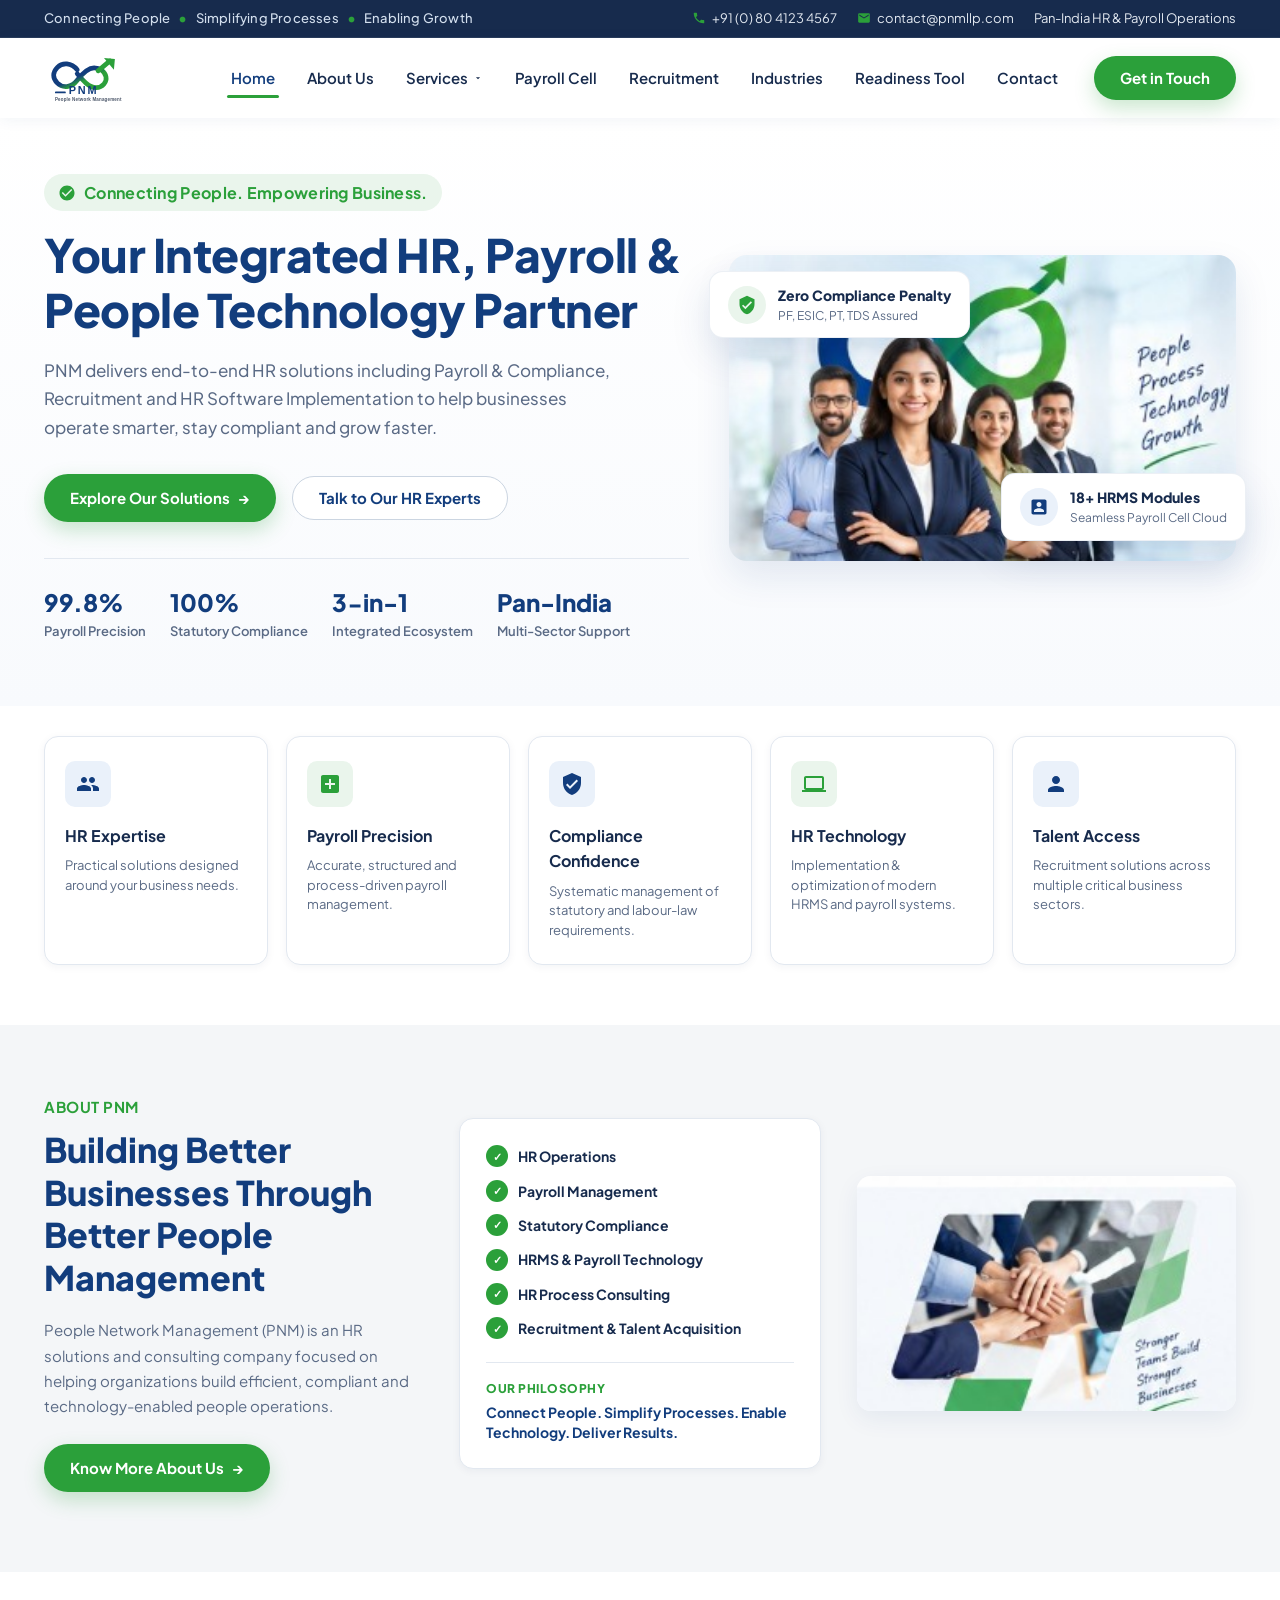
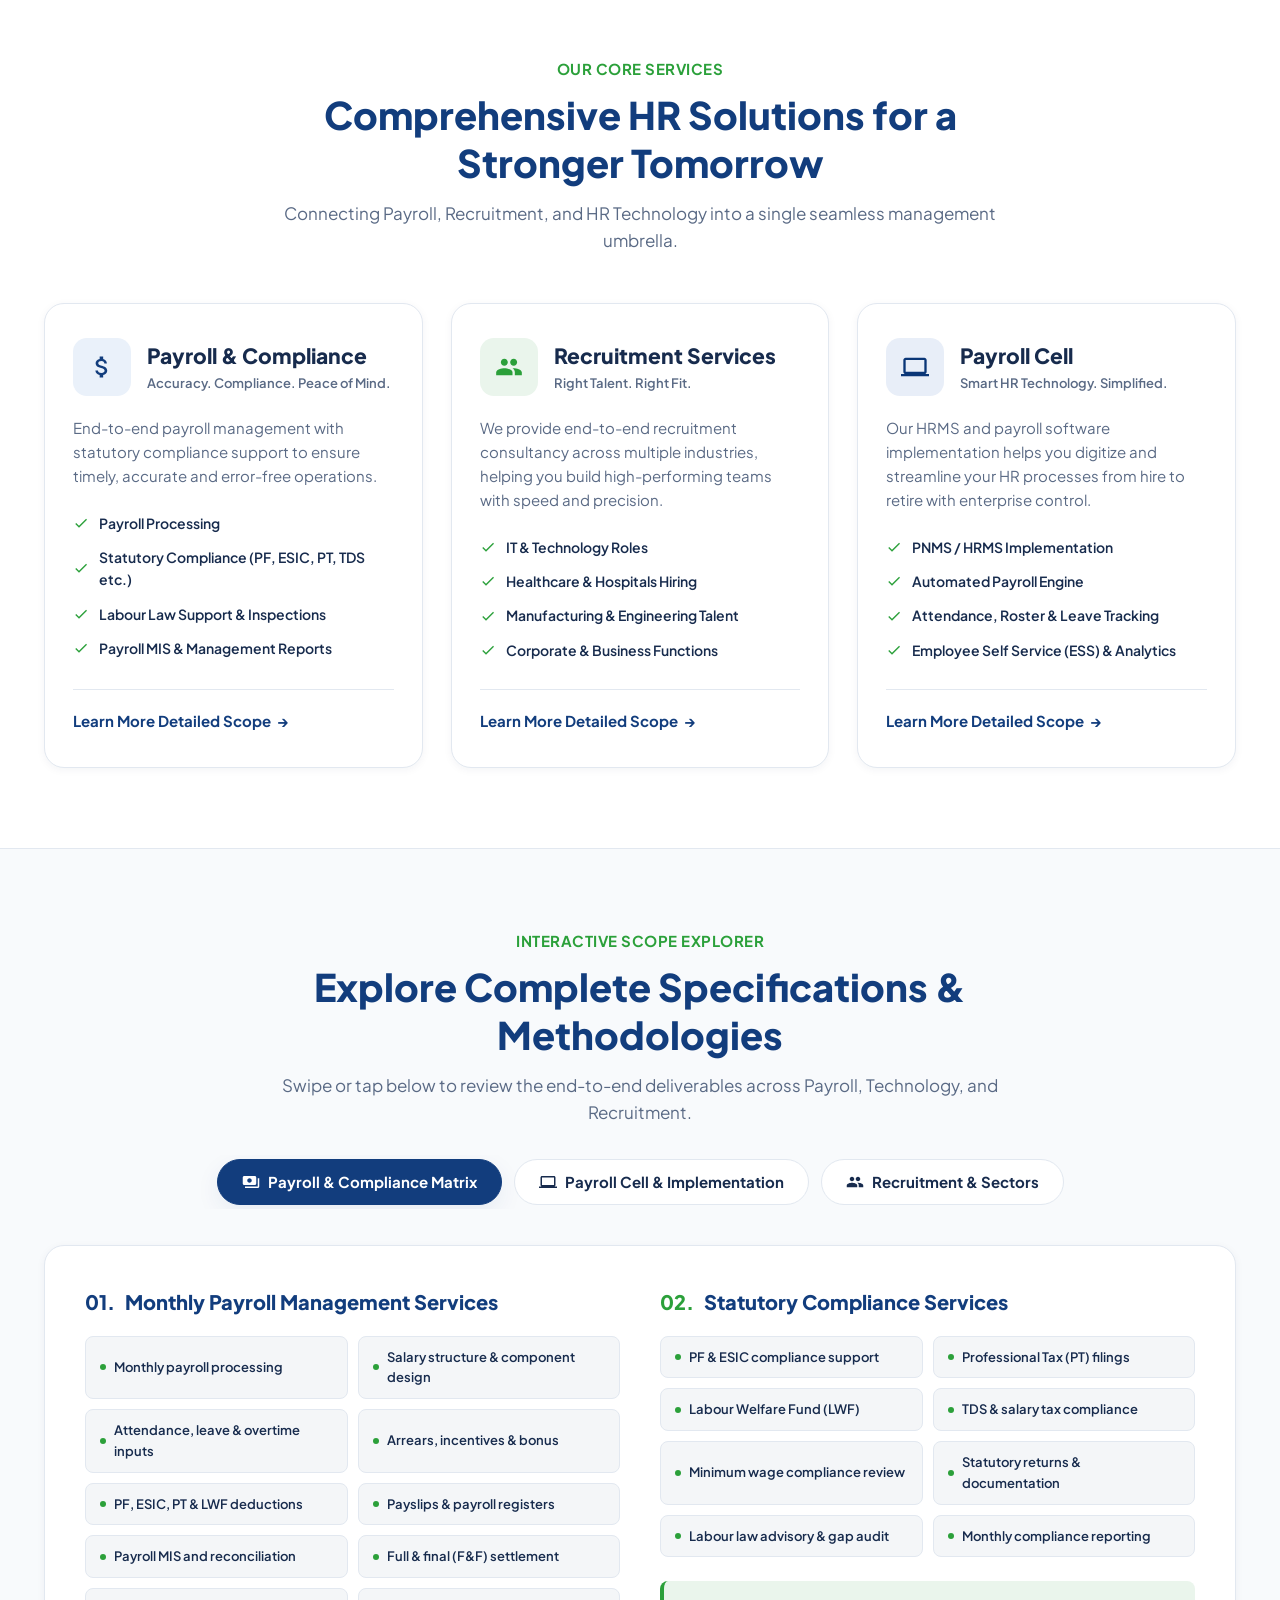
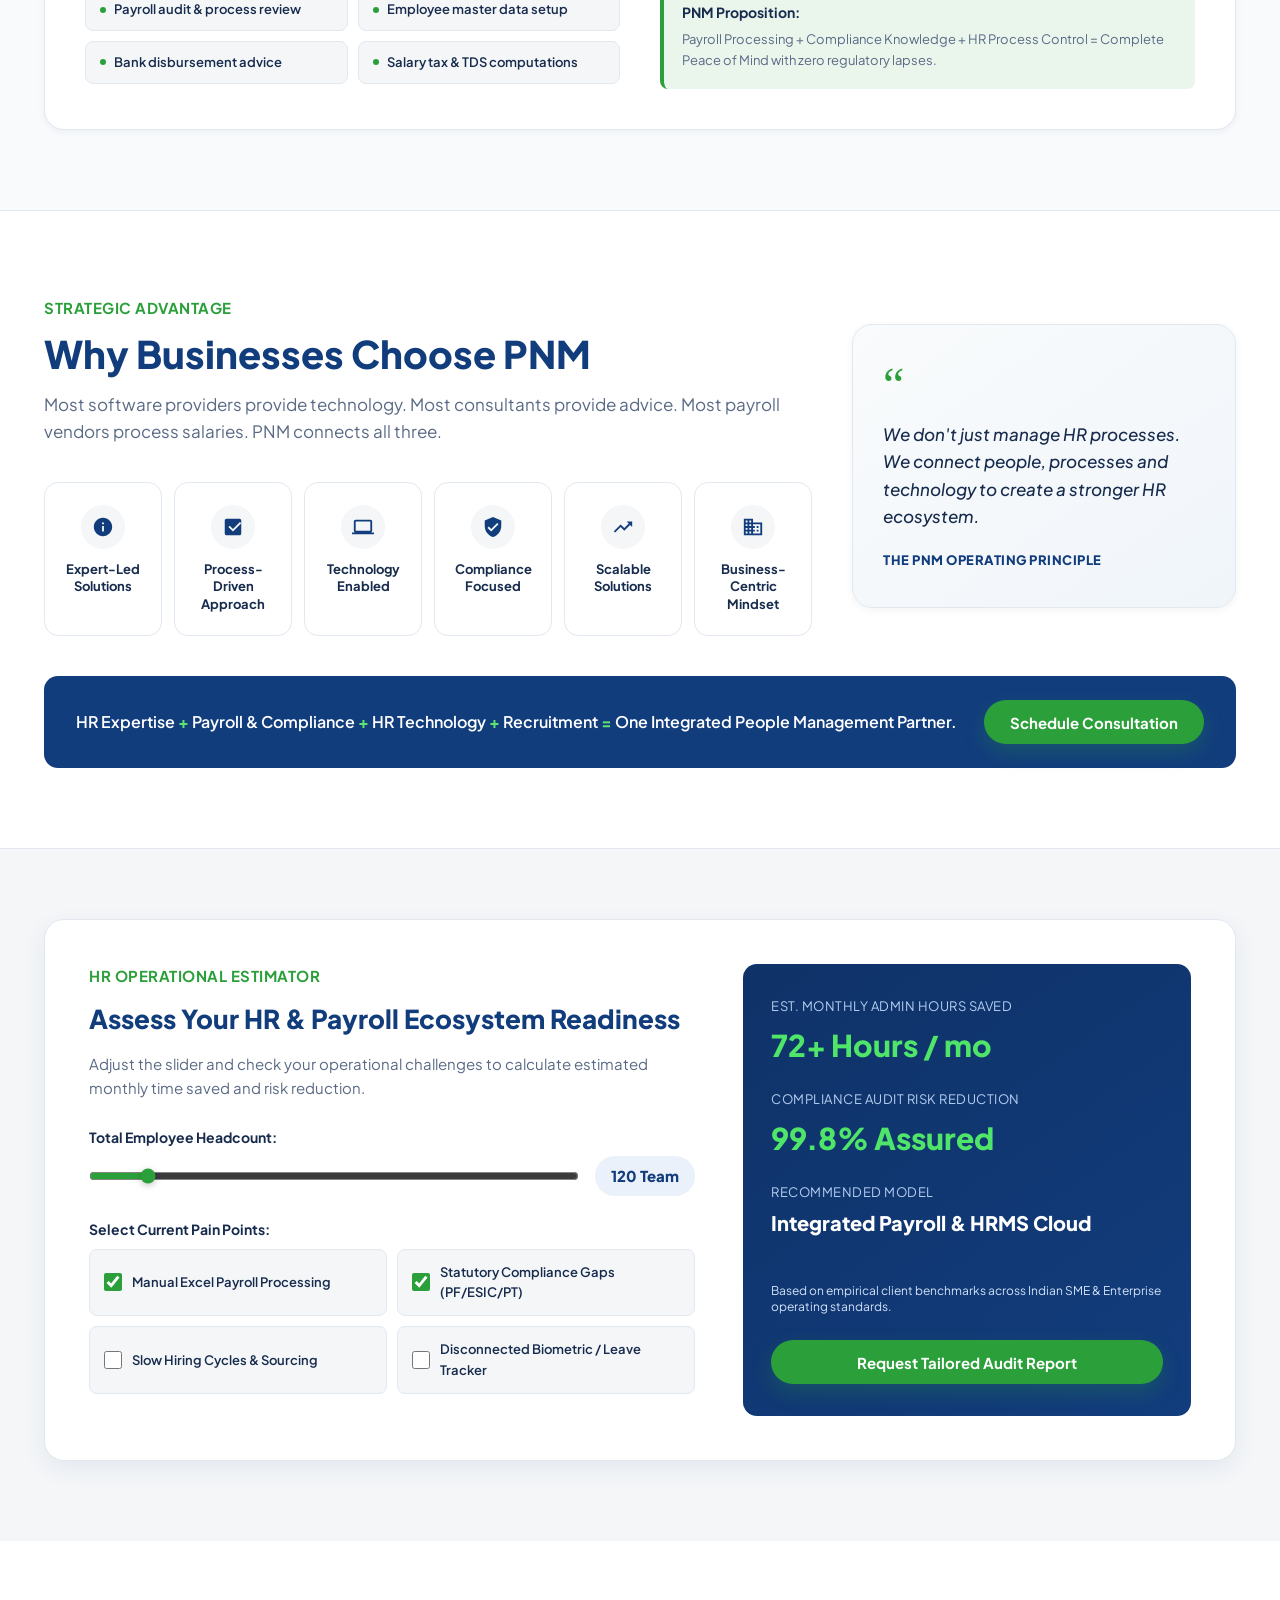
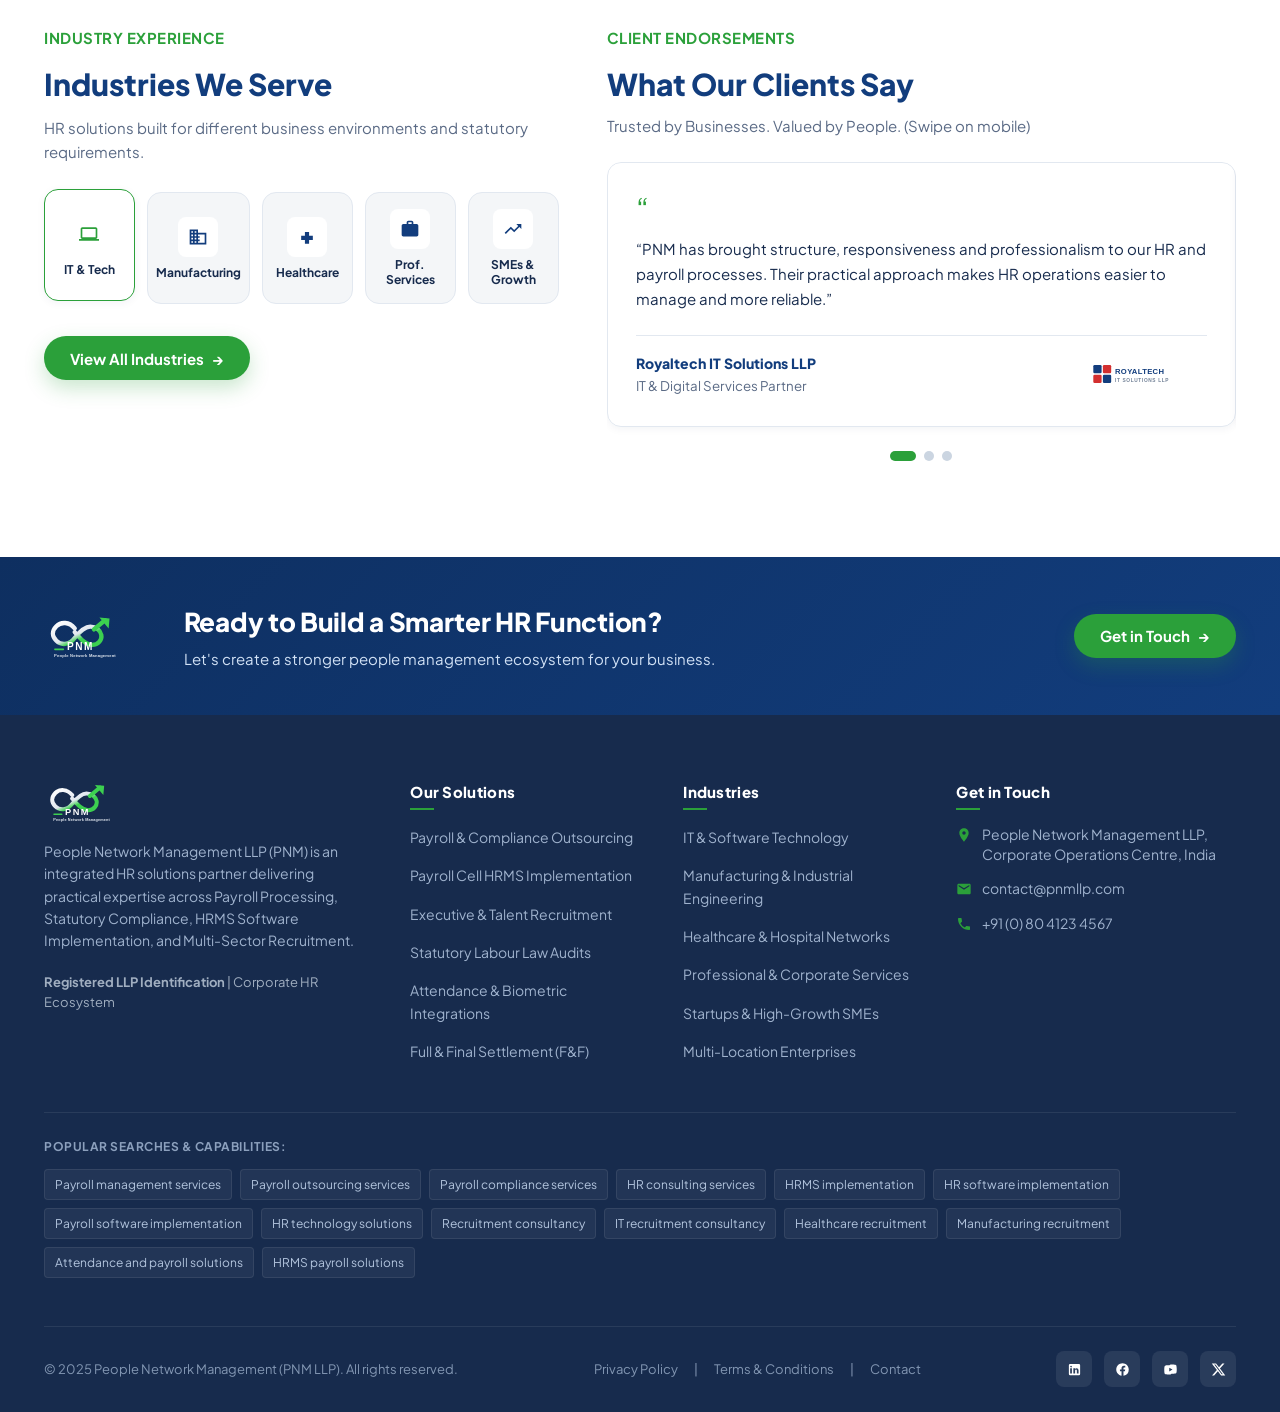
==== index.html @ 9c2e9b29 "first commit" ====
<!DOCTYPE html>
<html lang="en">

<head>
  <meta charset="UTF-8">
  <meta name="viewport" content="width=device-width, initial-scale=1.0, viewport-fit=cover">
  <title>People Network Management LLP (PNM) | Integrated HR, Payroll & People Technology</title>

  <!-- SEO & Brand Metadata -->
  <meta name="description"
    content="People Network Management (PNM LLP) connects HR Expertise, Accurate Payroll & Compliance, Recruitment Services, and Payroll Cell HRMS Technology into one connected people management ecosystem.">
  <meta name="keywords"
    content="payroll management services, payroll outsourcing, payroll compliance, HR consulting services, HRMS implementation, payroll software implementation, recruitment consultancy, IT recruitment, healthcare recruitment, manufacturing recruitment">
  <meta name="theme-color" content="#123D7D">

  <!-- Google Fonts: Plus Jakarta Sans -->
  <link rel="preconnect" href="https://fonts.googleapis.com">
  <link rel="preconnect" href="https://fonts.gstatic.com" crossorigin>
  <link href="https://fonts.googleapis.com/css2?family=Plus+Jakarta+Sans:wght@300;400;500;600;700;800;900&display=swap"
    rel="stylesheet">

  <!-- Custom CSS -->
  <link rel="stylesheet" href="style.css">

  <!-- Favicon -->
  <link rel="icon" type="image/svg+xml" href="assets/pnm-logo.svg">
</head>

<body>

  <!-- ==========================================================================
       TOP ANNOUNCEMENT / CORPORATE INFO BAR
       ========================================================================== -->
  <aside class="top-bar" aria-label="Corporate Information">
    <div class="container top-bar-content">
      <div class="top-bar-tagline">
        <span>Connecting People</span>
        <span class="bullet">•</span>
        <span>Simplifying Processes</span>
        <span class="bullet">•</span>
        <span>Enabling Growth</span>
      </div>
      <div class="top-bar-contacts">
        <a href="tel:+918041234567" class="top-bar-link">
          <svg viewBox="0 0 24 24">
            <path
              d="M6.62 10.79a15.053 15.053 0 006.59 6.59l2.2-2.2c.27-.27.67-.36 1.02-.24 1.12.37 2.33.57 3.57.57.55 0 1 .45 1 1V20c0 .55-.45 1-1 1-9.39 0-17-7.61-17-17 0-.55.45-1 1-1h3.5c.55 0 1 .45 1 1 0 1.25.2 2.45.57 3.57.11.35.03.74-.25 1.02l-2.2 2.2z" />
          </svg>
          <span>+91 (0) 80 4123 4567</span>
        </a>
        <a href="mailto:contact@pnmllp.com" class="top-bar-link">
          <svg viewBox="0 0 24 24">
            <path
              d="M20 4H4c-1.1 0-1.99.9-1.99 2L2 18c0 1.1.9 2 2 2h16c1.1 0 2-.9 2-2V6c0-1.1-.9-2-2-2zm0 4l-8 5-8-5V6l8 5 8-5v2z" />
          </svg>
          <span>contact@pnmllp.com</span>
        </a>
        <span class="top-bar-link pan-india-tag">Pan-India HR & Payroll Operations</span>
      </div>
    </div>
  </aside>

  <!-- ==========================================================================
       STICKY MAIN HEADER & NAVIGATION
       ========================================================================== -->
  <header class="main-header" id="mainHeader">
    <div class="container navbar">
      <!-- Logo Lockup -->
      <a href="#home" class="brand-logo" title="People Network Management LLP">
        <img src="assets/pnm-logo.svg" alt="PNM - People Network Management Logo" class="brand-logo-img">
      </a>

      <!-- Navigation Drawer Overlay for Mobile -->
      <div class="nav-overlay" id="navOverlay" aria-hidden="true"></div>

      <!-- Navigation Menu Drawer -->
      <nav aria-label="Main Navigation" class="nav-drawer" id="navDrawer">
        <!-- Mobile Drawer Header -->
        <div class="mobile-drawer-header">
          <img src="assets/pnm-logo.svg" alt="PNM Logo" style="height: 36px; width: auto;">
          <button type="button" class="drawer-close-btn" id="drawerCloseBtn" aria-label="Close menu">✕</button>
        </div>

        <ul class="nav-menu" id="navMenu">
          <li class="nav-item"><a href="#home" class="nav-link active">Home</a></li>
          <li class="nav-item"><a href="#about" class="nav-link">About Us</a></li>

          <!-- Services Dropdown (Accordion on Mobile) -->
          <li class="nav-item dropdown-parent">
            <a href="#services" class="nav-link dropdown-toggle" id="servicesToggle">
              <span>Services</span>
              <svg class="caret" viewBox="0 0 24 24">
                <path d="M7 10l5 5 5-5z" />
              </svg>
            </a>
            <ul class="dropdown-menu">
              <li>
                <a href="#payroll" class="dropdown-link" data-tab-target="tab-payroll">
                  <div class="dropdown-icon-box">
                    <svg width="18" height="18" viewBox="0 0 24 24" fill="currentColor">
                      <path
                        d="M19 14V6c0-1.1-.9-2-2-2H3c-1.1 0-2 .9-2 2v8c0 1.1.9 2 2 2h14c1.1 0 2-.9 2-2zm-9-1c-1.66 0-3-1.34-3-3s1.34-3 3-3 3 1.34 3 3-1.34 3-3 3zm13-6v11c0 1.1-.9 2-2 2H4v-2h17V7h2z" />
                    </svg>
                  </div>
                  <div>
                    <div>Payroll & Compliance</div>
                    <small style="color:#64748B;font-size:11px;">Accuracy • Compliance • Control</small>
                  </div>
                </a>
              </li>
              <li>
                <a href="#recruitment" class="dropdown-link" data-tab-target="tab-recruitment">
                  <div class="dropdown-icon-box">
                    <svg width="18" height="18" viewBox="0 0 24 24" fill="currentColor">
                      <path
                        d="M16 11c1.66 0 2.99-1.34 2.99-3S17.66 5 16 5c-1.66 0-3 1.34-3 3s1.34 3 3 3zm-8 0c1.66 0 2.99-1.34 2.99-3S9.66 5 8 5C6.34 5 5 6.34 5 8s1.34 3 3 3zm0 2c-2.33 0-7 1.17-7 3.5V19h14v-2.5c0-2.33-4.67-3.5-7-3.5zm8 0c-.29 0-.62.02-.97.05 1.16.84 1.97 1.97 1.97 3.45V19h6v-2.5c0-2.33-4.67-3.5-7-3.5z" />
                    </svg>
                  </div>
                  <div>
                    <div>Recruitment Services</div>
                    <small style="color:#64748B;font-size:11px;">Talent • Sector Fit • Speed</small>
                  </div>
                </a>
              </li>
              <li>
                <a href="#payrollcell" class="dropdown-link" data-tab-target="tab-software">
                  <div class="dropdown-icon-box">
                    <svg width="18" height="18" viewBox="0 0 24 24" fill="currentColor">
                      <path
                        d="M20 18c1.1 0 1.99-.9 1.99-2L22 6c0-1.1-.9-2-2-2H4c-1.1 0-2 .9-2 2v10c0 1.1.9 2 2 2H0v2h24v-2h-4zM4 6h16v10H4V6z" />
                    </svg>
                  </div>
                  <div>
                    <div>Payroll Cell – HRMS</div>
                    <small style="color:#64748B;font-size:11px;">Technology • Automation • Cloud</small>
                  </div>
                </a>
              </li>
            </ul>
          </li>

          <li class="nav-item"><a href="#payrollcell" class="nav-link">Payroll Cell</a></li>
          <li class="nav-item"><a href="#recruitment" class="nav-link">Recruitment</a></li>
          <li class="nav-item"><a href="#industries" class="nav-link">Industries</a></li>
          <li class="nav-item"><a href="#calculator" class="nav-link">Readiness Tool</a></li>
          <li class="nav-item"><a href="#contact" class="nav-link">Contact</a></li>
        </ul>

        <!-- Mobile Drawer Direct Actions -->
        <div class="mobile-drawer-footer">
          <a href="tel:+918041234567" class="drawer-contact-row">
            <svg width="16" height="16" viewBox="0 0 24 24" fill="currentColor">
              <path
                d="M6.62 10.79a15.053 15.053 0 006.59 6.59l2.2-2.2c.27-.27.67-.36 1.02-.24 1.12.37 2.33.57 3.57.57.55 0 1 .45 1 1V20c0 .55-.45 1-1 1-9.39 0-17-7.61-17-17 0-.55.45-1 1-1h3.5c.55 0 1 .45 1 1 0 1.25.2 2.45.57 3.57.11.35.03.74-.25 1.02l-2.2 2.2z" />
            </svg>
            <span>+91 (0) 80 4123 4567</span>
          </a>
          <button type="button" class="btn-primary-green open-modal-btn" data-modal-type="consultation"
            style="width: 100%; margin-top: 10px;">
            Book a Consultation
          </button>
        </div>
      </nav>

      <!-- Primary Action CTA & Animated Mobile Toggle -->
      <div class="nav-header-actions">
        <button type="button" class="btn-primary-green header-cta-btn open-modal-btn" data-modal-type="consultation">
          <span>Get in Touch</span>
        </button>

        <!-- Animated 3-Bar Hamburger Button -->
        <button type="button" class="mobile-toggle-btn" id="mobileToggle" aria-label="Toggle navigation menu"
          aria-expanded="false">
          <span class="hamburger-bar"></span>
          <span class="hamburger-bar"></span>
          <span class="hamburger-bar"></span>
        </button>
      </div>
    </div>
  </header>

  <!-- ==========================================================================
       HERO SECTION
       ========================================================================== -->
  <section class="hero-section" id="home">
    <div class="container hero-grid">
      <!-- Left Hero Content -->
      <div class="hero-content">
        <div class="hero-eyebrow">
          <svg width="18" height="18" viewBox="0 0 24 24" fill="currentColor">
            <path
              d="M12 2C6.48 2 2 6.48 2 12s4.48 10 10 10 10-4.48 10-10S17.52 2 12 2zm-2 15l-5-5 1.41-1.41L10 14.17l7.59-7.59L19 8l-9 9z" />
          </svg>
          <span>Connecting People. Empowering Business.</span>
        </div>

        <h1 class="hero-title">
          Your Integrated HR, Payroll & People Technology Partner
        </h1>

        <p class="hero-subtitle">
          PNM delivers end-to-end HR solutions including Payroll & Compliance, Recruitment and HR Software
          Implementation to help businesses operate smarter, stay compliant and grow faster.
        </p>

        <div class="hero-actions">
          <a href="#services" class="btn-primary-green hero-action-btn">
            <span>Explore Our Solutions</span>
            <span>→</span>
          </a>
          <button type="button" class="btn-outline-navy hero-action-btn open-modal-btn" data-modal-type="consultation">
            Talk to Our HR Experts
          </button>
        </div>

        <!-- Proof Points Grid (2x2 on Mobile, 4-in-a-row on Desktop) -->
        <div class="hero-stats-row">
          <div class="hero-stat-item">
            <span class="hero-stat-number">99.8%</span>
            <span class="hero-stat-label">Payroll Precision</span>
          </div>
          <div class="hero-stat-item">
            <span class="hero-stat-number">100%</span>
            <span class="hero-stat-label">Statutory Compliance</span>
          </div>
          <div class="hero-stat-item">
            <span class="hero-stat-number">3-in-1</span>
            <span class="hero-stat-label">Integrated Ecosystem</span>
          </div>
          <div class="hero-stat-item">
            <span class="hero-stat-number">Pan-India</span>
            <span class="hero-stat-label">Multi-Sector Support</span>
          </div>
        </div>
      </div>

      <!-- Right Hero Visual Showcase -->
      <div class="hero-visual-card">
        <img src="assets/hero_team.png" alt="PNM People Process Technology Growth - Team and Infinity Emblem"
          class="hero-team-image">

        <!-- Mobile Safe Floating Cards -->
        <div class="floating-stat-badge badge-top-left">
          <div class="stat-icon">
            <svg width="20" height="20" viewBox="0 0 24 24" fill="currentColor">
              <path
                d="M12 1L3 5v6c0 5.55 3.84 10.74 9 12 5.16-1.26 9-6.45 9-12V5l-9-4zm-2 16l-4-4 1.41-1.41L10 14.17l6.59-6.59L18 9l-8 8z" />
            </svg>
          </div>
          <div>
            <div class="badge-text-title">Zero Compliance Penalty</div>
            <div class="badge-text-sub">PF, ESIC, PT, TDS Assured</div>
          </div>
        </div>

        <div class="floating-stat-badge badge-bottom-right">
          <div class="stat-icon navy">
            <svg width="20" height="20" viewBox="0 0 24 24" fill="currentColor">
              <path
                d="M19 3H5c-1.1 0-2 .9-2 2v14c0 1.1.9 2 2 2h14c1.1 0 2-.9 2-2V5c0-1.1-.9-2-2-2zm-7 3c1.66 0 3 1.34 3 3s-1.34 3-3 3-3-1.34-3-3 1.34-3 3-3zm6 12H6v-1.4c0-2 4-3.1 6-3.1s6 1.1 6 3.1V18z" />
            </svg>
          </div>
          <div>
            <div class="badge-text-title">18+ HRMS Modules</div>
            <div class="badge-text-sub">Seamless Payroll Cell Cloud</div>
          </div>
        </div>
      </div>
    </div>
  </section>

  <!-- ==========================================================================
       5-COLUMN QUICK HIGHLIGHTS BAR
       ========================================================================== -->
  <section class="feature-highlights-bar" aria-label="Core Competencies">
    <div class="container">
      <div class="highlights-grid">
        <!-- 1. HR Expertise -->
        <div class="highlight-card">
          <div class="highlight-icon-wrap">
            <svg width="24" height="24" viewBox="0 0 24 24" fill="currentColor">
              <path
                d="M16 11c1.66 0 2.99-1.34 2.99-3S17.66 5 16 5c-1.66 0-3 1.34-3 3s1.34 3 3 3zm-8 0c1.66 0 2.99-1.34 2.99-3S9.66 5 8 5C6.34 5 5 6.34 5 8s1.34 3 3 3zm0 2c-2.33 0-7 1.17-7 3.5V19h14v-2.5c0-2.33-4.67-3.5-7-3.5zm8 0c-.29 0-.62.02-.97.05 1.16.84 1.97 1.97 1.97 3.45V19h6v-2.5c0-2.33-4.67-3.5-7-3.5z" />
            </svg>
          </div>
          <h3 class="highlight-title">HR Expertise</h3>
          <p class="highlight-desc">Practical solutions designed around your business needs.</p>
        </div>

        <!-- 2. Payroll Precision -->
        <div class="highlight-card">
          <div class="highlight-icon-wrap">
            <svg width="24" height="24" viewBox="0 0 24 24" fill="currentColor">
              <path
                d="M19 3H5c-1.1 0-2 .9-2 2v14c0 1.1.9 2 2 2h14c1.1 0 2-.9 2-2V5c0-1.1-.9-2-2-2zm-2 10h-4v4h-2v-4H7v-2h4V7h2v4h4v2z" />
            </svg>
          </div>
          <h3 class="highlight-title">Payroll Precision</h3>
          <p class="highlight-desc">Accurate, structured and process-driven payroll management.</p>
        </div>

        <!-- 3. Compliance Confidence -->
        <div class="highlight-card">
          <div class="highlight-icon-wrap">
            <svg width="24" height="24" viewBox="0 0 24 24" fill="currentColor">
              <path
                d="M12 1L3 5v6c0 5.55 3.84 10.74 9 12 5.16-1.26 9-6.45 9-12V5l-9-4zm-2 16l-4-4 1.41-1.41L10 14.17l6.59-6.59L18 9l-8 8z" />
            </svg>
          </div>
          <h3 class="highlight-title">Compliance Confidence</h3>
          <p class="highlight-desc">Systematic management of statutory and labour-law requirements.</p>
        </div>

        <!-- 4. HR Technology -->
        <div class="highlight-card">
          <div class="highlight-icon-wrap">
            <svg width="24" height="24" viewBox="0 0 24 24" fill="currentColor">
              <path
                d="M20 18c1.1 0 1.99-.9 1.99-2L22 6c0-1.1-.9-2-2-2H4c-1.1 0-2 .9-2 2v10c0 1.1.9 2 2 2H0v2h24v-2h-4zM4 6h16v10H4V6z" />
            </svg>
          </div>
          <h3 class="highlight-title">HR Technology</h3>
          <p class="highlight-desc">Implementation & optimization of modern HRMS and payroll systems.</p>
        </div>

        <!-- 5. Talent Access -->
        <div class="highlight-card">
          <div class="highlight-icon-wrap">
            <svg width="24" height="24" viewBox="0 0 24 24" fill="currentColor">
              <path
                d="M12 12c2.21 0 4-1.79 4-4s-1.79-4-4-4-4 1.79-4 4 1.79 4 4 4zm0 2c-2.67 0-8 1.34-8 4v2h16v-2c0-2.66-5.33-4-8-4z" />
            </svg>
          </div>
          <h3 class="highlight-title">Talent Access</h3>
          <p class="highlight-desc">Recruitment solutions across multiple critical business sectors.</p>
        </div>
      </div>
    </div>
  </section>

  <!-- ==========================================================================
       ABOUT PNM SECTION
       ========================================================================== -->
  <section class="about-section" id="about">
    <div class="container">
      <div class="about-grid">
        <!-- Col 1: Narrative & CTA -->
        <div class="about-narrative-col">
          <span class="section-eyebrow">About PNM</span>
          <h2 class="about-title">
            Building Better Businesses Through Better People Management
          </h2>
          <p class="about-desc">
            People Network Management (PNM) is an HR solutions and consulting company focused on helping organizations
            build
            efficient, compliant and technology-enabled people operations.
          </p>
          <a href="#services" class="btn-primary-green">
            <span>Know More About Us</span>
            <span>→</span>
          </a>
        </div>

        <!-- Col 2: Six Pillar Checklist & Philosophy -->
        <div class="about-checklist-col">
          <ul class="about-checklist">
            <li class="about-checklist-item">
              <span class="check-circle">✓</span>
              <span>HR Operations</span>
            </li>
            <li class="about-checklist-item">
              <span class="check-circle">✓</span>
              <span>Payroll Management</span>
            </li>
            <li class="about-checklist-item">
              <span class="check-circle">✓</span>
              <span>Statutory Compliance</span>
            </li>
            <li class="about-checklist-item">
              <span class="check-circle">✓</span>
              <span>HRMS & Payroll Technology</span>
            </li>
            <li class="about-checklist-item">
              <span class="check-circle">✓</span>
              <span>HR Process Consulting</span>
            </li>
            <li class="about-checklist-item">
              <span class="check-circle">✓</span>
              <span>Recruitment & Talent Acquisition</span>
            </li>
          </ul>

          <div class="about-philosophy-box">
            <div class="philosophy-label">Our Philosophy</div>
            <div class="philosophy-text">
              Connect People. Simplify Processes. Enable Technology. Deliver Results.
            </div>
          </div>
        </div>

        <!-- Col 3: Visual Graphic Card -->
        <div class="about-image-card">
          <img src="assets/about_team.png" alt="Stronger Teams Build Stronger Businesses - Team Collaboration"
            class="about-team-img">
        </div>
      </div>
    </div>
  </section>

  <!-- ==========================================================================
       OUR CORE SERVICES (THE THREE PILLARS)
       ========================================================================== -->
  <section class="services-section" id="services">
    <div class="container">
      <div class="section-header-center">
        <span class="section-eyebrow">Our Core Services</span>
        <h2 class="section-title">Comprehensive HR Solutions for a Stronger Tomorrow</h2>
        <p class="section-subtitle">
          Connecting Payroll, Recruitment, and HR Technology into a single seamless management umbrella.
        </p>
      </div>

      <div class="services-pillars-grid">
        <!-- Pillar 1: Payroll & Compliance -->
        <div class="service-card pillar-payroll" id="payroll">
          <div class="service-icon-head">
            <div class="pillar-icon-badge">
              <svg width="28" height="28" viewBox="0 0 24 24" fill="currentColor">
                <path
                  d="M11.8 10.9c-2.27-.59-3-1.2-3-2.15 0-1.09 1.01-1.85 2.7-1.85 1.78 0 2.44.85 2.5 2.1h2.21c-.07-1.72-1.12-3.3-3.21-3.81V3h-3v2.16c-1.94.42-3.5 1.68-3.5 3.61 0 2.31 1.91 3.46 4.7 4.13 2.5.6 3 1.48 3 2.41 0 .69-.49 1.79-2.7 1.79-2.06 0-2.87-.92-2.98-2.1h-2.2c.12 2.19 1.76 3.42 3.68 3.83V21h3v-2.15c1.95-.37 3.5-1.5 3.5-3.55 0-2.84-2.43-3.81-4.7-4.4z" />
              </svg>
            </div>
            <div class="pillar-meta">
              <h3 class="pillar-name">Payroll & Compliance</h3>
              <span class="pillar-tagline">Accuracy. Compliance. Peace of Mind.</span>
            </div>
          </div>
          <p class="pillar-desc">
            End-to-end payroll management with statutory compliance support to ensure timely, accurate and error-free
            operations.
          </p>
          <ul class="pillar-features-list">
            <li class="pillar-feature-item">
              <svg viewBox="0 0 24 24">
                <path d="M9 16.2L4.8 12l-1.4 1.4L9 19 21 7l-1.4-1.4L9 16.2z" />
              </svg>
              <span>Payroll Processing</span>
            </li>
            <li class="pillar-feature-item">
              <svg viewBox="0 0 24 24">
                <path d="M9 16.2L4.8 12l-1.4 1.4L9 19 21 7l-1.4-1.4L9 16.2z" />
              </svg>
              <span>Statutory Compliance (PF, ESIC, PT, TDS etc.)</span>
            </li>
            <li class="pillar-feature-item">
              <svg viewBox="0 0 24 24">
                <path d="M9 16.2L4.8 12l-1.4 1.4L9 19 21 7l-1.4-1.4L9 16.2z" />
              </svg>
              <span>Labour Law Support & Inspections</span>
            </li>
            <li class="pillar-feature-item">
              <svg viewBox="0 0 24 24">
                <path d="M9 16.2L4.8 12l-1.4 1.4L9 19 21 7l-1.4-1.4L9 16.2z" />
              </svg>
              <span>Payroll MIS & Management Reports</span>
            </li>
          </ul>
          <a href="#deep-dive" class="pillar-action-link" data-tab-switch="tab-payroll">
            <span>Learn More Detailed Scope</span>
            <span>→</span>
          </a>
        </div>

        <!-- Pillar 2: Recruitment Services -->
        <div class="service-card pillar-recruitment" id="recruitment">
          <div class="service-icon-head">
            <div class="pillar-icon-badge">
              <svg width="28" height="28" viewBox="0 0 24 24" fill="currentColor">
                <path
                  d="M16 11c1.66 0 2.99-1.34 2.99-3S17.66 5 16 5c-1.66 0-3 1.34-3 3s1.34 3 3 3zm-8 0c1.66 0 2.99-1.34 2.99-3S9.66 5 8 5C6.34 5 5 6.34 5 8s1.34 3 3 3zm0 2c-2.33 0-7 1.17-7 3.5V19h14v-2.5c0-2.33-4.67-3.5-7-3.5zm8 0c-.29 0-.62.02-.97.05 1.16.84 1.97 1.97 1.97 3.45V19h6v-2.5c0-2.33-4.67-3.5-7-3.5z" />
              </svg>
            </div>
            <div class="pillar-meta">
              <h3 class="pillar-name">Recruitment Services</h3>
              <span class="pillar-tagline">Right Talent. Right Fit.</span>
            </div>
          </div>
          <p class="pillar-desc">
            We provide end-to-end recruitment consultancy across multiple industries, helping you build high-performing
            teams
            with speed and precision.
          </p>
          <ul class="pillar-features-list">
            <li class="pillar-feature-item">
              <svg viewBox="0 0 24 24">
                <path d="M9 16.2L4.8 12l-1.4 1.4L9 19 21 7l-1.4-1.4L9 16.2z" />
              </svg>
              <span>IT & Technology Roles</span>
            </li>
            <li class="pillar-feature-item">
              <svg viewBox="0 0 24 24">
                <path d="M9 16.2L4.8 12l-1.4 1.4L9 19 21 7l-1.4-1.4L9 16.2z" />
              </svg>
              <span>Healthcare & Hospitals Hiring</span>
            </li>
            <li class="pillar-feature-item">
              <svg viewBox="0 0 24 24">
                <path d="M9 16.2L4.8 12l-1.4 1.4L9 19 21 7l-1.4-1.4L9 16.2z" />
              </svg>
              <span>Manufacturing & Engineering Talent</span>
            </li>
            <li class="pillar-feature-item">
              <svg viewBox="0 0 24 24">
                <path d="M9 16.2L4.8 12l-1.4 1.4L9 19 21 7l-1.4-1.4L9 16.2z" />
              </svg>
              <span>Corporate & Business Functions</span>
            </li>
          </ul>
          <a href="#deep-dive" class="pillar-action-link" data-tab-switch="tab-recruitment">
            <span>Learn More Detailed Scope</span>
            <span>→</span>
          </a>
        </div>

        <!-- Pillar 3: Payroll Cell -->
        <div class="service-card pillar-software" id="payrollcell">
          <div class="service-icon-head">
            <div class="pillar-icon-badge">
              <svg width="28" height="28" viewBox="0 0 24 24" fill="currentColor">
                <path
                  d="M20 18c1.1 0 1.99-.9 1.99-2L22 6c0-1.1-.9-2-2-2H4c-1.1 0-2 .9-2 2v10c0 1.1.9 2 2 2H0v2h24v-2h-4zM4 6h16v10H4V6z" />
              </svg>
            </div>
            <div class="pillar-meta">
              <h3 class="pillar-name">Payroll Cell</h3>
              <span class="pillar-tagline">Smart HR Technology. Simplified.</span>
            </div>
          </div>
          <p class="pillar-desc">
            Our HRMS and payroll software implementation helps you digitize and streamline your HR processes from hire
            to
            retire with enterprise control.
          </p>
          <ul class="pillar-features-list">
            <li class="pillar-feature-item">
              <svg viewBox="0 0 24 24">
                <path d="M9 16.2L4.8 12l-1.4 1.4L9 19 21 7l-1.4-1.4L9 16.2z" />
              </svg>
              <span>PNMS / HRMS Implementation</span>
            </li>
            <li class="pillar-feature-item">
              <svg viewBox="0 0 24 24">
                <path d="M9 16.2L4.8 12l-1.4 1.4L9 19 21 7l-1.4-1.4L9 16.2z" />
              </svg>
              <span>Automated Payroll Engine</span>
            </li>
            <li class="pillar-feature-item">
              <svg viewBox="0 0 24 24">
                <path d="M9 16.2L4.8 12l-1.4 1.4L9 19 21 7l-1.4-1.4L9 16.2z" />
              </svg>
              <span>Attendance, Roster & Leave Tracking</span>
            </li>
            <li class="pillar-feature-item">
              <svg viewBox="0 0 24 24">
                <path d="M9 16.2L4.8 12l-1.4 1.4L9 19 21 7l-1.4-1.4L9 16.2z" />
              </svg>
              <span>Employee Self Service (ESS) & Analytics</span>
            </li>
          </ul>
          <a href="#deep-dive" class="pillar-action-link" data-tab-switch="tab-software">
            <span>Learn More Detailed Scope</span>
            <span>→</span>
          </a>
        </div>
      </div>
    </div>
  </section>

  <!-- ==========================================================================
       INTERACTIVE DEEP-DIVE TABS (FULL ARCHITECTURE & METHODOLOGY)
       ========================================================================== -->
  <section class="deep-dive-section" id="deep-dive">
    <div class="container">
      <div class="section-header-center" style="margin-bottom: 28px;">
        <span class="section-eyebrow">Interactive Scope Explorer</span>
        <h2 class="section-title">Explore Complete Specifications & Methodologies</h2>
        <p class="section-subtitle">
          Swipe or tap below to review the end-to-end deliverables across Payroll, Technology, and Recruitment.
        </p>
      </div>

      <!-- Tab Buttons (Horizontally Scrollable on Mobile) -->
      <div class="tabs-nav-scroll-wrap">
        <div class="tabs-nav">
          <button type="button" class="tab-btn active" data-tab="tab-payroll">
            <svg width="18" height="18" viewBox="0 0 24 24" fill="currentColor">
              <path
                d="M19 14V6c0-1.1-.9-2-2-2H3c-1.1 0-2 .9-2 2v8c0 1.1.9 2 2 2h14c1.1 0 2-.9 2-2zm-9-1c-1.66 0-3-1.34-3-3s1.34-3 3-3 3 1.34 3 3-1.34 3-3 3zm13-6v11c0 1.1-.9 2-2 2H4v-2h17V7h2z" />
            </svg>
            <span>Payroll & Compliance Matrix</span>
          </button>
          <button type="button" class="tab-btn" data-tab="tab-software">
            <svg width="18" height="18" viewBox="0 0 24 24" fill="currentColor">
              <path
                d="M20 18c1.1 0 1.99-.9 1.99-2L22 6c0-1.1-.9-2-2-2H4c-1.1 0-2 .9-2 2v10c0 1.1.9 2 2 2H0v2h24v-2h-4zM4 6h16v10H4V6z" />
            </svg>
            <span>Payroll Cell & Implementation</span>
          </button>
          <button type="button" class="tab-btn" data-tab="tab-recruitment">
            <svg width="18" height="18" viewBox="0 0 24 24" fill="currentColor">
              <path
                d="M16 11c1.66 0 2.99-1.34 2.99-3S17.66 5 16 5c-1.66 0-3 1.34-3 3s1.34 3 3 3zm-8 0c1.66 0 2.99-1.34 2.99-3S9.66 5 8 5C6.34 5 5 6.34 5 8s1.34 3 3 3zm0 2c-2.33 0-7 1.17-7 3.5V19h14v-2.5c0-2.33-4.67-3.5-7-3.5zm8 0c-.29 0-.62.02-.97.05 1.16.84 1.97 1.97 1.97 3.45V19h6v-2.5c0-2.33-4.67-3.5-7-3.5z" />
            </svg>
            <span>Recruitment & Sectors</span>
          </button>
        </div>
      </div>

      <!-- Tab Panes -->
      <div class="tabs-content">

        <!-- Tab 1: Payroll & Compliance -->
        <div class="tab-pane active" id="tab-payroll">
          <div class="deep-dive-box">
            <div class="split-detail-grid">
              <!-- Payroll Services (11 Points) -->
              <div>
                <h4 class="detail-block-title">
                  <span style="color:var(--pnm-navy);">01.</span>
                  <span>Monthly Payroll Management Services</span>
                </h4>
                <div class="detail-pills-grid">
                  <div class="detail-pill"><span class="dot"></span><span>Monthly payroll processing</span></div>
                  <div class="detail-pill"><span class="dot"></span><span>Salary structure & component design</span>
                  </div>
                  <div class="detail-pill"><span class="dot"></span><span>Attendance, leave & overtime inputs</span>
                  </div>
                  <div class="detail-pill"><span class="dot"></span><span>Arrears, incentives & bonus</span></div>
                  <div class="detail-pill"><span class="dot"></span><span>PF, ESIC, PT & LWF deductions</span></div>
                  <div class="detail-pill"><span class="dot"></span><span>Payslips & payroll registers</span></div>
                  <div class="detail-pill"><span class="dot"></span><span>Payroll MIS and reconciliation</span></div>
                  <div class="detail-pill"><span class="dot"></span><span>Full & final (F&F) settlement</span></div>
                  <div class="detail-pill"><span class="dot"></span><span>Payroll audit & process review</span></div>
                  <div class="detail-pill"><span class="dot"></span><span>Employee master data setup</span></div>
                  <div class="detail-pill"><span class="dot"></span><span>Bank disbursement advice</span></div>
                  <div class="detail-pill"><span class="dot"></span><span>Salary tax & TDS computations</span></div>
                </div>
              </div>

              <!-- Compliance Services (8 Points) -->
              <div>
                <h4 class="detail-block-title">
                  <span style="color:var(--pnm-green);">02.</span>
                  <span>Statutory Compliance Services</span>
                </h4>
                <div class="detail-pills-grid">
                  <div class="detail-pill"><span class="dot"></span><span>PF & ESIC compliance support</span></div>
                  <div class="detail-pill"><span class="dot"></span><span>Professional Tax (PT) filings</span></div>
                  <div class="detail-pill"><span class="dot"></span><span>Labour Welfare Fund (LWF)</span></div>
                  <div class="detail-pill"><span class="dot"></span><span>TDS & salary tax compliance</span></div>
                  <div class="detail-pill"><span class="dot"></span><span>Minimum wage compliance review</span></div>
                  <div class="detail-pill"><span class="dot"></span><span>Statutory returns & documentation</span></div>
                  <div class="detail-pill"><span class="dot"></span><span>Labour law advisory & gap audit</span></div>
                  <div class="detail-pill"><span class="dot"></span><span>Monthly compliance reporting</span></div>
                </div>

                <div
                  style="margin-top: 24px; padding: 18px; background: var(--pnm-green-light); border-radius: var(--radius-sm); border-left: 4px solid var(--pnm-green);">
                  <strong style="color: var(--pnm-navy-dark); font-size: 0.875rem;">PNM Proposition:</strong>
                  <p style="color: var(--pnm-grey-text); font-size: 0.8125rem; margin-top: 4px;">
                    Payroll Processing + Compliance Knowledge + HR Process Control = Complete Peace of Mind with zero
                    regulatory lapses.
                  </p>
                </div>
              </div>
            </div>
          </div>
        </div>

        <!-- Tab 2: Payroll Cell HRMS & 9-Step Implementation -->
        <div class="tab-pane" id="tab-software">
          <div class="deep-dive-box">
            <h4 class="detail-block-title" style="margin-bottom: 8px;">
              <span>Payroll Cell – 18 Core HRMS Modules</span>
            </h4>
            <p style="font-size: 0.875rem; color: var(--pnm-grey-text); margin-bottom: 20px;">
              Moving organizations from disconnected spreadsheets toward an integrated, automated cloud ecosystem.
            </p>

            <div class="hrms-modules-grid">
              <div class="hrms-module-item"><span>Employee Master & Core HR</span><small
                  style="color:var(--pnm-green);">Core</small></div>
              <div class="hrms-module-item"><span>Organization Structure</span><small
                  style="color:var(--pnm-green);">Core</small></div>
              <div class="hrms-module-item"><span>Document Management</span><small
                  style="color:var(--pnm-green);">Core</small></div>
              <div class="hrms-module-item"><span>Workflow & Approvals</span><small
                  style="color:var(--pnm-navy);">Process</small></div>
              <div class="hrms-module-item"><span>Recruitment & ATS</span><small
                  style="color:var(--pnm-navy);">Talent</small></div>
              <div class="hrms-module-item"><span>Onboarding & Offers</span><small
                  style="color:var(--pnm-navy);">Talent</small></div>
              <div class="hrms-module-item"><span>Attendance & Shifts</span><small
                  style="color:var(--pnm-green);">Time</small></div>
              <div class="hrms-module-item"><span>Leave Management</span><small
                  style="color:var(--pnm-green);">Time</small></div>
              <div class="hrms-module-item"><span>Payroll Processing</span><small
                  style="color:var(--pnm-green);">Pay</small></div>
              <div class="hrms-module-item"><span>Employee Self Service (ESS)</span><small
                  style="color:var(--pnm-navy);">Mobile/Web</small></div>
              <div class="hrms-module-item"><span>Expense & Claims</span><small
                  style="color:var(--pnm-navy);">Finance</small></div>
              <div class="hrms-module-item"><span>Performance Appraisal</span><small
                  style="color:var(--pnm-navy);">PMS</small></div>
              <div class="hrms-module-item"><span>Learning & Development</span><small
                  style="color:var(--pnm-navy);">L&D</small></div>
              <div class="hrms-module-item"><span>Travel Management</span><small
                  style="color:var(--pnm-navy);">Work</small></div>
              <div class="hrms-module-item"><span>Asset Management</span><small
                  style="color:var(--pnm-navy);">IT/Ops</small></div>
              <div class="hrms-module-item"><span>Employee Loans & Advances</span><small
                  style="color:var(--pnm-navy);">Finance</small></div>
              <div class="hrms-module-item"><span>HR Analytics & MIS</span><small style="color:var(--pnm-green);">BI
                  Dashboards</small></div>
              <div class="hrms-module-item"><span>Audit Logs & Role Access</span><small
                  style="color:var(--pnm-green);">Security</small></div>
            </div>

            <!-- 9-Step Implementation Methodology Stepper -->
            <div class="stepper-container">
              <div class="stepper-header">PNM 9-Step Implementation Methodology</div>
              <div class="stepper-timeline">
                <div class="step-card active">
                  <span class="step-number">01</span>
                  <div class="step-name">Discover</div>
                  <div class="step-desc">Audit current HR & payroll flow</div>
                </div>
                <div class="step-card">
                  <span class="step-number">02</span>
                  <div class="step-name">Design</div>
                  <div class="step-desc">Map policies & approval rules</div>
                </div>
                <div class="step-card">
                  <span class="step-number">03</span>
                  <div class="step-name">Configure</div>
                  <div class="step-desc">Setup HRMS parameters</div>
                </div>
                <div class="step-card">
                  <span class="step-number">04</span>
                  <div class="step-name">Migrate</div>
                  <div class="step-desc">Transfer historical masters</div>
                </div>
                <div class="step-card">
                  <span class="step-number">05</span>
                  <div class="step-name">Integrate</div>
                  <div class="step-desc">Connect biometrics & banking</div>
                </div>
                <div class="step-card">
                  <span class="step-number">06</span>
                  <div class="step-name">Test</div>
                  <div class="step-desc">UAT & parallel payroll run</div>
                </div>
                <div class="step-card">
                  <span class="step-number">07</span>
                  <div class="step-name">Train</div>
                  <div class="step-desc">Hands-on user & manager training</div>
                </div>
                <div class="step-card">
                  <span class="step-number">08</span>
                  <div class="step-name">Go Live</div>
                  <div class="step-desc">Switch organization to cloud</div>
                </div>
                <div class="step-card">
                  <span class="step-number">09</span>
                  <div class="step-name">Stabilize</div>
                  <div class="step-desc">Ongoing support & SLA review</div>
                </div>
              </div>
            </div>
          </div>
        </div>

        <!-- Tab 3: Recruitment Services Lifecycle -->
        <div class="tab-pane" id="tab-recruitment">
          <div class="deep-dive-box">
            <div class="split-detail-grid">
              <!-- Sectors -->
              <div>
                <h4 class="detail-block-title">
                  <span>Sector Coverage Expertise</span>
                </h4>
                <div style="display:flex;flex-direction:column;gap:12px;">
                  <div class="detail-pill" style="padding:14px;">
                    <div>
                      <strong style="color:var(--pnm-navy);">IT & Technology:</strong>
                      <div style="font-size:0.75rem;color:var(--pnm-grey-text);">Software engineering, cloud, DevOps,
                        QA,
                        project managers, data and digital specialists.</div>
                    </div>
                  </div>
                  <div class="detail-pill" style="padding:14px;">
                    <div>
                      <strong style="color:var(--pnm-navy);">Healthcare & Hospitals:</strong>
                      <div style="font-size:0.75rem;color:var(--pnm-grey-text);">Clinical support, hospital
                        administration,
                        operations, allied healthcare, medical directors.</div>
                    </div>
                  </div>
                  <div class="detail-pill" style="padding:14px;">
                    <div>
                      <strong style="color:var(--pnm-navy);">Manufacturing & Engineering:</strong>
                      <div style="font-size:0.75rem;color:var(--pnm-grey-text);">Plant heads, production, QA/QC,
                        maintenance, supply chain, procurement, EHS.</div>
                    </div>
                  </div>
                  <div class="detail-pill" style="padding:14px;">
                    <div>
                      <strong style="color:var(--pnm-navy);">Corporate & Business Functions:</strong>
                      <div style="font-size:0.75rem;color:var(--pnm-grey-text);">Finance, HR, sales & BD, legal,
                        executive
                        assistants, corporate operations.</div>
                    </div>
                  </div>
                </div>
              </div>

              <!-- 8-Step Recruitment Process -->
              <div>
                <h4 class="detail-block-title">
                  <span>8-Step Structured Hiring Flow</span>
                </h4>
                <div class="detail-pills-grid">
                  <div class="detail-pill"><span class="dot"></span><span>1. Requirement understanding</span></div>
                  <div class="detail-pill"><span class="dot"></span><span>2. JD & role competency mapping</span></div>
                  <div class="detail-pill"><span class="dot"></span><span>3. Multi-channel candidate sourcing</span>
                  </div>
                  <div class="detail-pill"><span class="dot"></span><span>4. Screening & technical shortlisting</span>
                  </div>
                  <div class="detail-pill"><span class="dot"></span><span>5. Structured interview coordination</span>
                  </div>
                  <div class="detail-pill"><span class="dot"></span><span>6. Candidate expectations alignment</span>
                  </div>
                  <div class="detail-pill"><span class="dot"></span><span>7. Offer coordination & negotiation</span>
                  </div>
                  <div class="detail-pill"><span class="dot"></span><span>8. Joining follow-up & onboarding</span></div>
                </div>

                <div
                  style="margin-top: 24px; padding: 18px; background: var(--pnm-blue-tint); border-radius: var(--radius-sm); border-left: 4px solid var(--pnm-navy);">
                  <strong style="color: var(--pnm-navy-dark); font-size: 0.875rem;">PNM Commitment:</strong>
                  <p style="color: var(--pnm-grey-text); font-size: 0.8125rem; margin-top: 4px;">
                    “We don't just fill vacancies. We help build sustainable teams with high retention and cultural
                    alignment.”
                  </p>
                </div>
              </div>
            </div>
          </div>
        </div>

      </div>
    </div>
  </section>

  <!-- ==========================================================================
       WHY BUSINESSES CHOOSE PNM
       ========================================================================== -->
  <section class="why-section" id="why-pnm">
    <div class="container">
      <div class="why-wrapper">
        <!-- Left: 6 Core Pillars & Heading -->
        <div>
          <span class="section-eyebrow">Strategic Advantage</span>
          <h2 class="section-title">Why Businesses Choose PNM</h2>
          <p class="section-subtitle">
            Most software providers provide technology. Most consultants provide advice. Most payroll vendors process
            salaries. PNM connects all three.
          </p>

          <div class="why-pillars-row">
            <div class="why-item">
              <div class="why-icon-wrap">
                <svg width="22" height="22" viewBox="0 0 24 24" fill="currentColor">
                  <path
                    d="M12 2C6.48 2 2 6.48 2 12s4.48 10 10 10 10-4.48 10-10S17.52 2 12 2zm1 15h-2v-6h2v6zm0-8h-2V7h2v2z" />
                </svg>
              </div>
              <div class="why-title">Expert-Led Solutions</div>
            </div>

            <div class="why-item">
              <div class="why-icon-wrap">
                <svg width="22" height="22" viewBox="0 0 24 24" fill="currentColor">
                  <path
                    d="M19 3H5c-1.1 0-2 .9-2 2v14c0 1.1.9 2 2 2h14c1.1 0 2-.9 2-2V5c0-1.1-.9-2-2-2zm-7 14l-5-5 1.41-1.41L12 14.17l7.59-7.59L21 8l-9 9z" />
                </svg>
              </div>
              <div class="why-title">Process-Driven Approach</div>
            </div>

            <div class="why-item">
              <div class="why-icon-wrap">
                <svg width="22" height="22" viewBox="0 0 24 24" fill="currentColor">
                  <path
                    d="M20 18c1.1 0 1.99-.9 1.99-2L22 6c0-1.1-.9-2-2-2H4c-1.1 0-2 .9-2 2v10c0 1.1.9 2 2 2H0v2h24v-2h-4zM4 6h16v10H4V6z" />
                </svg>
              </div>
              <div class="why-title">Technology Enabled</div>
            </div>

            <div class="why-item">
              <div class="why-icon-wrap">
                <svg width="22" height="22" viewBox="0 0 24 24" fill="currentColor">
                  <path
                    d="M12 1L3 5v6c0 5.55 3.84 10.74 9 12 5.16-1.26 9-6.45 9-12V5l-9-4zm-2 16l-4-4 1.41-1.41L10 14.17l6.59-6.59L18 9l-8 8z" />
                </svg>
              </div>
              <div class="why-title">Compliance Focused</div>
            </div>

            <div class="why-item">
              <div class="why-icon-wrap">
                <svg width="22" height="22" viewBox="0 0 24 24" fill="currentColor">
                  <path d="M16 6l2.29 2.29-4.88 4.88-4-4L2 16.59 3.41 18l6-6 4 4 6.3-6.29L22 12V6z" />
                </svg>
              </div>
              <div class="why-title">Scalable Solutions</div>
            </div>

            <div class="why-item">
              <div class="why-icon-wrap">
                <svg width="22" height="22" viewBox="0 0 24 24" fill="currentColor">
                  <path
                    d="M12 7V3H2v18h20V7H12zM6 19H4v-2h2v2zm0-4H4v-2h2v2zm0-4H4V9h2v2zm0-4H4V5h2v2zm4 12H8v-2h2v2zm0-4H8v-2h2v2zm0-4H8V9h2v2zm0-4H8V5h2v2zm10 12h-8v-2h2v-2h-2v-2h2v-2h-2V9h8v10zm-2-8h-2v2h2v-2zm0 4h-2v2h2v-2z" />
                </svg>
              </div>
              <div class="why-title">Business-Centric Mindset</div>
            </div>
          </div>
        </div>

        <!-- Right: Quote Block -->
        <div class="why-quote-card">
          <span class="quote-mark">“</span>
          <p class="quote-body">
            We don't just manage HR processes. We connect people, processes and technology to create a stronger HR
            ecosystem.
          </p>
          <div class="quote-source">The PNM Operating Principle</div>
        </div>
      </div>

      <!-- Connecting Difference Strip -->
      <div class="difference-banner">
        <div class="difference-text">
          HR Expertise <span class="difference-highlight">+</span> Payroll & Compliance <span
            class="difference-highlight">+</span> HR Technology <span class="difference-highlight">+</span> Recruitment
          <span class="difference-highlight">=</span> One Integrated People Management Partner.
        </div>
        <button type="button" class="btn-primary-green open-modal-btn" data-modal-type="consultation">
          Schedule Consultation
        </button>
      </div>
    </div>
  </section>

  <!-- ==========================================================================
       INTERACTIVE HR READINESS & TIME SAVINGS CALCULATOR
       ========================================================================== -->
  <section class="calculator-section" id="calculator">
    <div class="container">
      <div class="calc-card">
        <div class="calc-left">
          <span class="section-eyebrow">HR Operational Estimator</span>
          <h3>Assess Your HR & Payroll Ecosystem Readiness</h3>
          <p>
            Adjust the slider and check your operational challenges to calculate estimated monthly time saved and risk
            reduction.
          </p>

          <div class="calc-form-group">
            <label for="employeeRange" class="calc-label">Total Employee Headcount:</label>
            <div class="range-slider-wrap">
              <input type="range" min="15" max="1000" value="120" step="5" class="range-slider" id="employeeRange">
              <span class="calc-badge-val" id="employeeBadge">120 Team</span>
            </div>
          </div>

          <div class="calc-form-group">
            <span class="calc-label">Select Current Pain Points:</span>
            <div class="checkbox-challenges-grid">
              <label class="checkbox-label">
                <input type="checkbox" id="checkPayroll" checked>
                <span>Manual Excel Payroll Processing</span>
              </label>
              <label class="checkbox-label">
                <input type="checkbox" id="checkCompliance" checked>
                <span>Statutory Compliance Gaps (PF/ESIC/PT)</span>
              </label>
              <label class="checkbox-label">
                <input type="checkbox" id="checkHiring">
                <span>Slow Hiring Cycles & Sourcing</span>
              </label>
              <label class="checkbox-label">
                <input type="checkbox" id="checkAttendance">
                <span>Disconnected Biometric / Leave Tracker</span>
              </label>
            </div>
          </div>
        </div>

        <div class="calc-result-panel">
          <div>
            <div class="result-metric-item">
              <div class="result-label">Est. Monthly Admin Hours Saved</div>
              <div class="result-val" id="hoursSavedVal">48+ Hours / mo</div>
            </div>

            <div class="result-metric-item">
              <div class="result-label">Compliance Audit Risk Reduction</div>
              <div class="result-val" id="riskReductionVal">99.4% Assured</div>
            </div>

            <div class="result-metric-item">
              <div class="result-label">Recommended Model</div>
              <div class="result-val" style="font-size: 1.25rem; color:#FFFFFF;" id="solutionTier">
                Integrated Payroll & HRMS Cloud
              </div>
            </div>
          </div>

          <div>
            <p class="result-note">
              Based on empirical client benchmarks across Indian SME & Enterprise operating standards.
            </p>
            <button type="button" class="btn-primary-green open-modal-btn" data-modal-type="payroll"
              style="width:100%;">
              Request Tailored Audit Report
            </button>
          </div>
        </div>
      </div>
    </div>
  </section>

  <!-- ==========================================================================
       INDUSTRIES WE SERVE & CLIENT TESTIMONIALS (SPLIT SECTION)
       ========================================================================== -->
  <section class="split-ecosystem-section" id="industries">
    <div class="container">
      <div class="split-ecosystem-grid">
        <!-- Left Column: Industries -->
        <div class="industries-col">
          <span class="section-eyebrow">Industry Experience</span>
          <h2>Industries We Serve</h2>
          <p>HR solutions built for different business environments and statutory requirements.</p>

          <div class="industry-icons-row">
            <!-- 1. IT & Technology -->
            <div class="industry-item active">
              <div class="industry-icon-wrap">
                <svg width="20" height="20" viewBox="0 0 24 24" fill="currentColor">
                  <path
                    d="M20 18c1.1 0 1.99-.9 1.99-2L22 6c0-1.1-.9-2-2-2H4c-1.1 0-2 .9-2 2v10c0 1.1.9 2 2 2H0v2h24v-2h-4zM4 6h16v10H4V6z" />
                </svg>
              </div>
              <div class="industry-label">IT & Tech</div>
            </div>

            <!-- 2. Manufacturing -->
            <div class="industry-item">
              <div class="industry-icon-wrap">
                <svg width="20" height="20" viewBox="0 0 24 24" fill="currentColor">
                  <path
                    d="M12 7V3H2v18h20V7H12zM6 19H4v-2h2v2zm0-4H4v-2h2v2zm0-4H4V9h2v2zm0-4H4V5h2v2zm4 12H8v-2h2v2zm0-4H8v-2h2v2zm0-4H8V9h2v2zm0-4H8V5h2v2zm10 12h-8v-2h2v-2h-2v-2h2v-2h-2V9h8v10z" />
                </svg>
              </div>
              <div class="industry-label">Manufacturing</div>
            </div>

            <!-- 3. Healthcare -->
            <div class="industry-item">
              <div class="industry-icon-wrap">
                <svg width="20" height="20" viewBox="0 0 24 24" fill="currentColor">
                  <path d="M19 10.5h-4.5V6h-5v4.5H5v5h4.5V20h5v-4.5H19v-5z" />
                </svg>
              </div>
              <div class="industry-label">Healthcare</div>
            </div>

            <!-- 4. Professional Services -->
            <div class="industry-item">
              <div class="industry-icon-wrap">
                <svg width="20" height="20" viewBox="0 0 24 24" fill="currentColor">
                  <path
                    d="M20 6h-4V4c0-1.11-.89-2-2-2h-4c-1.11 0-2 .89-2 2v2H4c-1.11 0-1.99.89-1.99 2L2 19c0 1.11.89 2 2 2h16c1.11 0 2-.89 2-2V8c0-1.11-.89-2-2-2zm-6 0h-4V4h4v2z" />
                </svg>
              </div>
              <div class="industry-label">Prof. Services</div>
            </div>

            <!-- 5. SMEs & Growth -->
            <div class="industry-item">
              <div class="industry-icon-wrap">
                <svg width="20" height="20" viewBox="0 0 24 24" fill="currentColor">
                  <path d="M16 6l2.29 2.29-4.88 4.88-4-4L2 16.59 3.41 18l6-6 4 4 6.3-6.29L22 12V6z" />
                </svg>
              </div>
              <div class="industry-label">SMEs & Growth</div>
            </div>
          </div>

          <button type="button" class="btn-primary-green open-modal-btn" data-modal-type="consultation">
            <span>View All Industries</span>
            <span>→</span>
          </button>
        </div>

        <!-- Right Column: Client Testimonials Carousel -->
        <div class="testimonials-col" id="insights">
          <span class="section-eyebrow">Client Endorsements</span>
          <h2>What Our Clients Say</h2>
          <p class="sub">Trusted by Businesses. Valued by People. (Swipe on mobile)</p>

          <div class="testimonials-carousel" id="testimonialContainer">
            <div class="testimonial-track" id="testimonialTrack">

              <!-- Slide 1: Royaltech -->
              <div class="testimonial-card">
                <span class="testimonial-quote-icon">“</span>
                <p class="testimonial-text">
                  “PNM has brought structure, responsiveness and professionalism to our HR and payroll processes. Their
                  practical approach makes HR operations easier to manage and more reliable.”
                </p>
                <div class="testimonial-client-row">
                  <div class="client-meta">
                    <span class="client-company-name">Royaltech IT Solutions LLP</span>
                    <small style="color:var(--pnm-grey-text);">IT & Digital Services Partner</small>
                  </div>
                  <img src="assets/client-royaltech.svg" alt="Royaltech IT Solutions LLP Logo"
                    class="client-logo-preview">
                </div>
              </div>

              <!-- Slide 2: Praktik -->
              <div class="testimonial-card">
                <span class="testimonial-quote-icon">“</span>
                <p class="testimonial-text">
                  “The team's understanding of payroll, compliance and HR processes gives us confidence in managing our
                  employee operations efficiently and staying fully aligned with statutory norms.”
                </p>
                <div class="testimonial-client-row">
                  <div class="client-meta">
                    <span class="client-company-name">Pratik Cabletray Pvt. Ltd.</span>
                    <small style="color:var(--pnm-grey-text);">Engineering & Manufacturing</small>
                  </div>
                  <img src="assets/client-praktik.svg" alt="Pratik Cabletray Pvt Ltd Logo" class="client-logo-preview">
                </div>
              </div>

              <!-- Slide 3: Easytech -->
              <div class="testimonial-card">
                <span class="testimonial-quote-icon">“</span>
                <p class="testimonial-text">
                  “PNM combines HR knowledge with a technology-driven approach, making our HR processes more organized,
                  transparent and efficient for both leadership and staff.”
                </p>
                <div class="testimonial-client-row">
                  <div class="client-meta">
                    <span class="client-company-name">Easytech Data Solutions</span>
                    <small style="color:var(--pnm-grey-text);">Analytics & Data Platforms</small>
                  </div>
                  <img src="assets/client-easytech.svg" alt="Easytech Data Solutions Logo" class="client-logo-preview">
                </div>
              </div>

            </div>

            <!-- Carousel Pagination Dots -->
            <div class="carousel-dots" id="carouselDots">
              <button type="button" class="carousel-dot active" data-index="0" aria-label="Slide 1"></button>
              <button type="button" class="carousel-dot" data-index="1" aria-label="Slide 2"></button>
              <button type="button" class="carousel-dot" data-index="2" aria-label="Slide 3"></button>
            </div>
          </div>
        </div>
      </div>
    </div>
  </section>

  <!-- ==========================================================================
       PRE-FOOTER CALL TO ACTION STRIP
       ========================================================================== -->
  <section class="pre-footer-cta" id="contact">
    <div class="container">
      <div class="cta-flex-row">
        <!-- Logo Emblem -->
        <div class="cta-brand-mark">
          <img src="assets/pnm-logo-white.svg" alt="PNM White Logo Mark" class="cta-logo-img">
        </div>

        <!-- Heading & Subtext -->
        <div class="cta-text-block">
          <h2 class="cta-heading">Ready to Build a Smarter HR Function?</h2>
          <p class="cta-subtext">Let's create a stronger people management ecosystem for your business.</p>
        </div>

        <!-- Action Button -->
        <div class="cta-button-wrap">
          <button type="button" class="btn-primary-green open-modal-btn" data-modal-type="consultation">
            <span>Get in Touch</span>
            <span>→</span>
          </button>
        </div>
      </div>
    </div>
  </section>

  <!-- ==========================================================================
       SITE FOOTER
       ========================================================================== -->
  <footer class="site-footer">
    <div class="container">
      <div class="footer-top-grid">
        <!-- Brand Summary -->
        <div class="footer-brand">
          <img src="assets/pnm-logo-white.svg" alt="People Network Management Logo"
            style="height: 44px; width: auto; margin-bottom: 12px;">
          <p>
            People Network Management LLP (PNM) is an integrated HR solutions partner delivering practical expertise
            across
            Payroll Processing, Statutory Compliance, HRMS Software Implementation, and Multi-Sector Recruitment.
          </p>
          <div style="font-size: 0.8125rem; color:#A0AEC0;">
            <strong>Registered LLP Identification</strong> | Corporate HR Ecosystem
          </div>
        </div>

        <!-- Service Pillars Links -->
        <div>
          <h4 class="footer-col-title">Our Solutions</h4>
          <ul class="footer-links-list">
            <li><a href="#services" data-tab-switch="tab-payroll">Payroll & Compliance Outsourcing</a></li>
            <li><a href="#services" data-tab-switch="tab-software">Payroll Cell HRMS Implementation</a></li>
            <li><a href="#services" data-tab-switch="tab-recruitment">Executive & Talent Recruitment</a></li>
            <li><a href="#services" data-tab-switch="tab-payroll">Statutory Labour Law Audits</a></li>
            <li><a href="#services" data-tab-switch="tab-software">Attendance & Biometric Integrations</a></li>
            <li><a href="#services" data-tab-switch="tab-payroll">Full & Final Settlement (F&F)</a></li>
          </ul>
        </div>

        <!-- Industry Sectors -->
        <div>
          <h4 class="footer-col-title">Industries</h4>
          <ul class="footer-links-list">
            <li><a href="#industries">IT & Software Technology</a></li>
            <li><a href="#industries">Manufacturing & Industrial Engineering</a></li>
            <li><a href="#industries">Healthcare & Hospital Networks</a></li>
            <li><a href="#industries">Professional & Corporate Services</a></li>
            <li><a href="#industries">Startups & High-Growth SMEs</a></li>
            <li><a href="#industries">Multi-Location Enterprises</a></li>
          </ul>
        </div>

        <!-- Corporate Contact Info -->
        <div>
          <h4 class="footer-col-title">Get in Touch</h4>
          <div class="footer-contact-item">
            <svg viewBox="0 0 24 24">
              <path
                d="M12 2C8.13 2 5 5.13 5 9c0 5.25 7 13 7 13s7-7.75 7-13c0-3.87-3.13-7-7-7zm0 9.5c-1.38 0-2.5-1.12-2.5-2.5s1.12-2.5 2.5-2.5 2.5 1.12 2.5 2.5-1.12 2.5-2.5 2.5z" />
            </svg>
            <span>People Network Management LLP, Corporate Operations Centre, India</span>
          </div>
          <div class="footer-contact-item">
            <svg viewBox="0 0 24 24">
              <path
                d="M20 4H4c-1.1 0-1.99.9-1.99 2L2 18c0 1.1.9 2 2 2h16c1.1 0 2-.9 2-2V6c0-1.1-.9-2-2-2zm0 4l-8 5-8-5V6l8 5 8-5v2z" />
            </svg>
            <a href="mailto:contact@pnmllp.com">contact@pnmllp.com</a>
          </div>
          <div class="footer-contact-item">
            <svg viewBox="0 0 24 24">
              <path
                d="M6.62 10.79a15.053 15.053 0 006.59 6.59l2.2-2.2c.27-.27.67-.36 1.02-.24 1.12.37 2.33.57 3.57.57.55 0 1 .45 1 1V20c0 .55-.45 1-1 1-9.39 0-17-7.61-17-17 0-.55.45-1 1-1h3.5c.55 0 1 .45 1 1 0 1.25.2 2.45.57 3.57.11.35.03.74-.25 1.02l-2.2 2.2z" />
            </svg>
            <a href="tel:+918041234567">+91 (0) 80 4123 4567</a>
          </div>
        </div>
      </div>

      <!-- SEO Search Tags Strip -->
      <div class="seo-tags-box">
        <div class="seo-tags-title">Popular Searches & Capabilities:</div>
        <div class="seo-tags-pills">
          <span class="seo-tag">Payroll management services</span>
          <span class="seo-tag">Payroll outsourcing services</span>
          <span class="seo-tag">Payroll compliance services</span>
          <span class="seo-tag">HR consulting services</span>
          <span class="seo-tag">HRMS implementation</span>
          <span class="seo-tag">HR software implementation</span>
          <span class="seo-tag">Payroll software implementation</span>
          <span class="seo-tag">HR technology solutions</span>
          <span class="seo-tag">Recruitment consultancy</span>
          <span class="seo-tag">IT recruitment consultancy</span>
          <span class="seo-tag">Healthcare recruitment</span>
          <span class="seo-tag">Manufacturing recruitment</span>
          <span class="seo-tag">Attendance and payroll solutions</span>
          <span class="seo-tag">HRMS payroll solutions</span>
        </div>
      </div>

      <!-- Footer Bottom Legal Bar -->
      <div class="footer-bottom-bar">
        <div>
          © 2025 People Network Management (PNM LLP). All rights reserved.
        </div>
        <div class="footer-legal-links">
          <a href="#contact" class="open-modal-btn" data-modal-type="consultation">Privacy Policy</a>
          <span>|</span>
          <a href="#contact" class="open-modal-btn" data-modal-type="consultation">Terms & Conditions</a>
          <span>|</span>
          <a href="#contact" class="open-modal-btn" data-modal-type="consultation">Contact</a>
        </div>
        <div class="footer-social-links">
          <!-- LinkedIn -->
          <a href="#" class="social-icon-btn" aria-label="LinkedIn">
            <svg viewBox="0 0 24 24">
              <path
                d="M19 3a2 2 0 0 1 2 2v14a2 2 0 0 1-2 2H5a2 2 0 0 1-2-2V5a2 2 0 0 1 2-2h14m-.5 15.5v-5.3a3.26 3.26 0 0 0-3.26-3.26c-.85 0-1.84.52-2.28 1.3v-1.11h-2.79v8.37h2.79v-4.93c0-.77.62-1.4 1.39-1.4a1.4 1.4 0 0 1 1.4 1.4v4.93h2.75M6.46 8.76a1.4 1.4 0 0 0 1.4-1.4c0-.77-.63-1.4-1.4-1.4a1.4 1.4 0 0 0-1.4 1.4c0 .77.63 1.4 1.4 1.4m1.39 9.74v-8.37H5.07v8.37h2.78z" />
            </svg>
          </a>
          <!-- Facebook -->
          <a href="#" class="social-icon-btn" aria-label="Facebook">
            <svg viewBox="0 0 24 24">
              <path
                d="M12 2.04C6.5 2.04 2 6.53 2 12.06C2 17.06 5.66 21.21 10.44 21.96V14.96H7.9V12.06H10.44V9.85C10.44 7.34 11.93 5.96 14.22 5.96C15.31 5.96 16.45 6.15 16.45 6.15V8.62H15.19C13.95 8.62 13.56 9.39 13.56 10.18V12.06H16.34L15.89 14.96H13.56V21.96A10 10 0 0 0 22 12.06C22 6.53 17.5 2.04 12 2.04Z" />
            </svg>
          </a>
          <!-- YouTube -->
          <a href="#" class="social-icon-btn" aria-label="YouTube">
            <svg viewBox="0 0 24 24">
              <path
                d="M10 15l5.19-3L10 9v6m11.56-7.83c.13.47.22 1.1.28 1.9.07.8.1 1.49.1 2.09L22 12c0 2.19-.16 3.8-.44 4.83-.25.9-.83 1.48-1.73 1.73-.47.13-1.33.22-2.65.28-1.3.07-2.49.1-3.59.1L12 20c-4.19 0-6.8-.16-7.83-.44-.9-.25-1.48-.83-1.73-1.73-.13-.47-.22-1.1-.28-1.9-.07-.8-.1-1.49-.1-2.09L2 12c0-2.19.16-3.8.44-4.83.25-.9.83-1.48 1.73-1.73.47-.13 1.33-.22 2.65-.28 1.3-.07 2.49-.1 3.59-.1L12 4c4.19 0 6.8.16 7.83.44.9.25 1.48.83 1.73 1.73z" />
            </svg>
          </a>
          <!-- X (Twitter) -->
          <a href="#" class="social-icon-btn" aria-label="X">
            <svg viewBox="0 0 24 24">
              <path
                d="M18.244 2.25h3.308l-7.227 8.26 8.502 11.24H16.17l-5.214-6.817L4.99 21.75H1.68l7.73-8.835L1.254 2.25H8.08l4.713 6.231zm-1.161 17.52h1.833L7.084 4.126H5.117z" />
            </svg>
          </a>
        </div>
      </div>
    </div>
  </footer>

  <!-- ==========================================================================
       MOBILE BOTTOM STICKY ACTION BAR (High Conversion Mobile Widget)
       ========================================================================== -->
  <aside class="mobile-bottom-bar" id="mobileBottomBar" aria-label="Quick Actions">
    <a href="tel:+918041234567" class="mobile-bar-btn">
      <svg width="20" height="20" viewBox="0 0 24 24" fill="currentColor">
        <path
          d="M6.62 10.79a15.053 15.053 0 006.59 6.59l2.2-2.2c.27-.27.67-.36 1.02-.24 1.12.37 2.33.57 3.57.57.55 0 1 .45 1 1V20c0 .55-.45 1-1 1-9.39 0-17-7.61-17-17 0-.55.45-1 1-1h3.5c.55 0 1 .45 1 1 0 1.25.2 2.45.57 3.57.11.35.03.74-.25 1.02l-2.2 2.2z" />
      </svg>
      <span>Call Now</span>
    </a>
    <a href="https://wa.me/918041234567?text=Hello%20PNM%2C%20I%20would%20like%20to%20inquire%20about%20your%20HR%20and%20payroll%20solutions."
      target="_blank" rel="noopener" class="mobile-bar-btn whatsapp">
      <svg width="20" height="20" viewBox="0 0 24 24" fill="currentColor">
        <path
          d="M12.04 2C6.58 2 2.13 6.45 2.13 11.91C2.13 13.66 2.59 15.36 3.45 16.86L2.05 22L7.3 20.62C8.75 21.41 10.38 21.83 12.04 21.83C17.5 21.83 21.95 17.38 21.95 11.92C21.95 6.46 17.5 2 12.04 2M12.05 3.67C16.58 3.67 20.28 7.37 20.28 11.92C20.28 16.46 16.58 20.16 12.05 20.16C10.59 20.16 9.17 19.78 7.92 19.04L7.62 18.86L4.5 19.68L5.33 16.63L5.13 16.32C4.33 15.04 3.8 13.5 3.8 11.91C3.8 7.37 7.5 3.67 12.05 3.67M9.22 7.64C9.04 7.64 8.78 7.71 8.56 7.95C8.34 8.19 7.73 8.76 7.73 9.93C7.73 11.09 8.58 12.22 8.7 12.38C8.82 12.54 10.37 14.92 12.74 15.94C14.71 16.79 15.11 16.63 15.55 16.58C16 16.54 17 15.99 17.2 15.42C17.41 14.86 17.41 14.37 17.35 14.27C17.29 14.17 17.13 14.11 16.89 13.99C16.65 13.87 15.47 13.29 15.25 13.21C15.03 13.13 14.87 13.09 14.71 13.33C14.55 13.57 14.09 14.11 13.95 14.27C13.81 14.43 13.67 14.45 13.43 14.33C13.19 14.21 12.42 13.96 11.5 13.14C10.79 12.5 10.31 11.71 10.17 11.47C10.03 11.23 10.15 11.1 10.27 10.98C10.38 10.87 10.52 10.69 10.66 10.53C10.8 10.37 10.85 10.25 10.94 10.09C11.03 9.93 10.99 9.79 10.93 9.67C10.87 9.55 10.41 8.42 10.22 7.96C10.03 7.5 9.84 7.57 9.7 7.56C9.57 7.55 9.4 7.64 9.22 7.64Z" />
      </svg>
      <span>WhatsApp</span>
    </a>
    <button type="button" class="mobile-bar-btn primary open-modal-btn" data-modal-type="consultation">
      <svg width="20" height="20" viewBox="0 0 24 24" fill="currentColor">
        <path
          d="M19 3H5c-1.1 0-2 .9-2 2v14c0 1.1.9 2 2 2h14c1.1 0 2-.9 2-2V5c0-1.1-.9-2-2-2zm-2 10h-4v4h-2v-4H7v-2h4V7h2v4h4v2z" />
      </svg>
      <span>Get Free Quote</span>
    </button>
  </aside>

  <!-- ==========================================================================
       INTERACTIVE CONSULTATION & BOOKING MODAL
       ========================================================================== -->
  <div class="modal-overlay" id="inquiryModal" role="dialog" aria-modal="true" aria-labelledby="modalTitle">
    <div class="modal-container">
      <div class="modal-header">
        <div>
          <h3 class="modal-title" id="modalTitle">Connect With PNM Specialists</h3>
          <p class="modal-subtitle">Direct, confidential conversation tailored to your organizational goals</p>
        </div>
        <button type="button" class="modal-close-btn" id="modalCloseBtn" aria-label="Close modal">✕</button>
      </div>

      <div class="modal-body">
        <!-- Interactive Modal Service Mode Selector -->
        <div class="modal-type-tabs">
          <button type="button" class="modal-tab-pill active" data-type="consultation">Book a Consultation</button>
          <button type="button" class="modal-tab-pill" data-type="payroll">Request a Payroll Review</button>
          <button type="button" class="modal-tab-pill" data-type="demo">Book a Payroll Cell Demo</button>
          <button type="button" class="modal-tab-pill" data-type="recruitment">Discuss Recruitment</button>
        </div>

        <form id="pnmInquiryForm">
          <input type="hidden" id="inquiryType" name="inquiryType" value="Book a Consultation">

          <div class="form-grid-2">
            <div class="form-field">
              <label for="fullName" class="form-label">Full Name *</label>
              <input type="text" id="fullName" class="form-input" placeholder="e.g. Rahul Sharma" required>
            </div>
            <div class="form-field">
              <label for="workEmail" class="form-label">Corporate Email *</label>
              <input type="email" id="workEmail" class="form-input" placeholder="e.g. rahul@company.com" required>
            </div>
          </div>

          <div class="form-grid-2">
            <div class="form-field">
              <label for="phoneNumber" class="form-label">Phone Number *</label>
              <input type="tel" id="phoneNumber" class="form-input" placeholder="+91 98765 43210" required>
            </div>
            <div class="form-field">
              <label for="companyName" class="form-label">Company Name *</label>
              <input type="text" id="companyName" class="form-input" placeholder="e.g. Acme Tech Solutions" required>
            </div>
          </div>

          <div class="form-grid-2">
            <div class="form-field">
              <label for="employeeCount" class="form-label">Employee Count</label>
              <select id="employeeCount" class="form-select">
                <option value="1-25">1 - 25 Employees</option>
                <option value="26-75">26 - 75 Employees</option>
                <option value="76-200" selected>76 - 200 Employees</option>
                <option value="201-500">201 - 500 Employees</option>
                <option value="500+">500+ Employees</option>
              </select>
            </div>
            <div class="form-field">
              <label for="primaryInterest" class="form-label">Primary Interest</label>
              <select id="primaryInterest" class="form-select">
                <option value="End-to-End Payroll & Compliance">End-to-End Payroll & Compliance</option>
                <option value="Payroll Cell HRMS Implementation">Payroll Cell HRMS Implementation</option>
                <option value="Recruitment & Talent Sourcing">Recruitment & Talent Sourcing</option>
                <option value="All 3 Integrated Pillars">All 3 Integrated Pillars</option>
              </select>
            </div>
          </div>

          <div class="form-field">
            <label for="projectMessage" class="form-label">Specific Requirements / Challenges</label>
            <textarea id="projectMessage" class="form-textarea"
              placeholder="Tell us about your current HR systems, timeline, or pain points..."></textarea>
          </div>

          <button type="submit" class="btn-primary-green" style="width: 100%; padding: 14px; font-size: 1rem;">
            Submit Request to PNM Team →
          </button>
        </form>
      </div>
    </div>
  </div>

  <!-- Confirmation Toast -->
  <div class="toast-msg" id="toastMsg" role="alert">
    <span>✓</span>
    <span id="toastText">Thank you! Your request has been received. Our HR specialist will reach out shortly.</span>
  </div>

  <!-- Back to Top Button -->
  <button type="button" class="back-to-top" id="backToTop" aria-label="Back to top">
    <svg width="20" height="20" viewBox="0 0 24 24" fill="currentColor">
      <path d="M7.41 15.41L12 10.83l4.59 4.58L18 14l-6-6-6 6z" />
    </svg>
  </button>

  <!-- Custom JavaScript -->
  <script src="script.js"></script>
</body>

</html>
---- style.css ----
/* ==========================================================================
   PEOPLE NETWORK MANAGEMENT (PNM LLP) - OFFICIAL STYLESHEET
   Design Rule: 60% Navy/White foundation | 15% Green | 25% Neutral Space
   Colors:
     - Primary Navy: #123D7D
     - Dark Navy / Text: #172B4D
     - Growth Green: #2BA03A
     - Growth Green Hover: #22802E
     - White: #FFFFFF
     - Soft Grey: #F4F6F8
     - Light Blue Tint: #EAF1FA
     - Light Green Tint: #EAF5EC
     - Border Neutral: #E2E8F0
   Mobile-First Optimization: Touch targets >= 48px, Zero Horizontal Scroll,
   iOS Zoom Prevention (>=16px inputs), Fluid Typography, Swipe Carousel.
   ========================================================================== */

@import url('https://fonts.googleapis.com/css2?family=Plus+Jakarta+Sans:wght@300;400;500;600;700;800;900&display=swap');

:root {
  /* Brand Palette */
  --pnm-navy: #123D7D;
  --pnm-navy-dark: #172B4D;
  --pnm-navy-deep: #0B254D;
  --pnm-navy-light: #21549E;

  --pnm-green: #2BA03A;
  --pnm-green-hover: #22802E;
  --pnm-green-light: #EAF5EC;
  --pnm-green-tint: #F2F9F3;

  --pnm-white: #FFFFFF;
  --pnm-grey-soft: #F4F6F8;
  --pnm-grey-border: #E2E8F0;
  --pnm-grey-text: #5A6A85;
  --pnm-grey-light: #F8FAFC;

  --pnm-blue-tint: #EAF1FA;
  --pnm-blue-soft: #F0F5FC;

  /* Typography */
  --font-main: 'Plus Jakarta Sans', -apple-system, BlinkMacSystemFont, 'Segoe UI', Roboto, sans-serif;

  /* Shadows */
  --shadow-sm: 0 2px 8px rgba(23, 43, 77, 0.05);
  --shadow-md: 0 8px 24px rgba(18, 61, 125, 0.07);
  --shadow-lg: 0 16px 40px rgba(18, 61, 125, 0.12);
  --shadow-green: 0 8px 20px rgba(43, 160, 58, 0.25);

  /* Radius */
  --radius-sm: 8px;
  --radius-md: 14px;
  --radius-lg: 20px;
  --radius-pill: 9999px;

  /* Transitions */
  --transition: all 0.28s cubic-bezier(0.4, 0, 0.2, 1);
}

/* Reset & Box Sizing */
*,
*::before,
*::after {
  box-sizing: border-box;
  margin: 0;
  padding: 0;
  -webkit-tap-highlight-color: transparent;
}

html {
  scroll-behavior: smooth;
  font-size: 16px;
  -webkit-font-smoothing: antialiased;
  -moz-osx-font-smoothing: grayscale;
  width: 100%;
  overflow-x: hidden;
}

body {
  font-family: var(--font-main);
  background-color: var(--pnm-white);
  color: var(--pnm-navy-dark);
  line-height: 1.6;
  width: 100%;
  overflow-x: hidden;
  position: relative;
}

/* Lock scrolling when mobile menu or modal is open */
body.menu-open,
body.modal-open {
  overflow: hidden;
}

img {
  max-width: 100%;
  height: auto;
  display: block;
}

a {
  color: inherit;
  text-decoration: none;
  transition: var(--transition);
}

button,
input,
select,
textarea {
  font-family: inherit;
  font-size: 1rem;
  /* >= 16px prevents iOS Safari auto-zoom */
}

.container {
  width: 100%;
  max-width: 1240px;
  margin: 0 auto;
  padding: 0 24px;
}

/* ==========================================================================
   TOP BAR (CORPORATE CREDENTIALS)
   ========================================================================== */
.top-bar {
  background-color: var(--pnm-navy-dark);
  color: #D3DFEE;
  font-size: 0.8125rem;
  padding: 8px 0;
  border-bottom: 1px solid rgba(255, 255, 255, 0.08);
}

.top-bar-content {
  display: flex;
  justify-content: space-between;
  align-items: center;
  flex-wrap: wrap;
  gap: 12px;
}

.top-bar-tagline {
  display: flex;
  align-items: center;
  gap: 8px;
  font-weight: 500;
  letter-spacing: 0.2px;
}

.top-bar-tagline span.bullet {
  color: var(--pnm-green);
  font-weight: 800;
}

.top-bar-contacts {
  display: flex;
  align-items: center;
  gap: 20px;
}

.top-bar-link {
  display: inline-flex;
  align-items: center;
  gap: 6px;
  color: #E2E8F0;
  transition: var(--transition);
}

.top-bar-link:hover {
  color: #FFFFFF;
}

.top-bar-link svg {
  width: 14px;
  height: 14px;
  fill: var(--pnm-green);
  flex-shrink: 0;
}

/* ==========================================================================
   STICKY MAIN NAVIGATION
   ========================================================================== */
.main-header {
  position: sticky;
  top: 0;
  background-color: rgba(255, 255, 255, 0.98);
  backdrop-filter: blur(12px);
  -webkit-backdrop-filter: blur(12px);
  z-index: 1000;
  box-shadow: 0 2px 14px rgba(18, 61, 125, 0.06);
  transition: var(--transition);
}

.navbar {
  display: flex;
  justify-content: space-between;
  align-items: center;
  height: 80px;
}

.brand-logo {
  display: flex;
  align-items: center;
  gap: 10px;
  z-index: 1001;
}

.brand-logo-img {
  height: 52px;
  width: auto;
  object-fit: contain;
  transition: var(--transition);
}

.nav-drawer {
  display: flex;
  align-items: center;
}

.mobile-drawer-header,
.mobile-drawer-footer {
  display: none;
}

.nav-menu {
  display: flex;
  align-items: center;
  gap: 24px;
  list-style: none;
}

.nav-item {
  position: relative;
}

.nav-link {
  font-size: 0.9375rem;
  font-weight: 600;
  color: var(--pnm-navy-dark);
  padding: 8px 4px;
  display: flex;
  align-items: center;
  gap: 5px;
  position: relative;
}

.nav-link.active {
  color: var(--pnm-navy);
}

.nav-link.active::after {
  content: '';
  position: absolute;
  bottom: 0;
  left: 0;
  width: 100%;
  height: 2.5px;
  background-color: var(--pnm-green);
  border-radius: 2px;
}

.nav-link:hover {
  color: var(--pnm-navy);
}

.nav-link svg.caret {
  width: 10px;
  height: 10px;
  fill: currentColor;
  transition: transform 0.25s ease;
}

.nav-item:hover .nav-link svg.caret {
  transform: rotate(180deg);
}

/* Dropdown Menu */
.dropdown-menu {
  position: absolute;
  top: 100%;
  left: 0;
  width: 280px;
  background: var(--pnm-white);
  border-radius: var(--radius-md);
  box-shadow: var(--shadow-lg);
  border: 1px solid var(--pnm-grey-border);
  padding: 12px;
  opacity: 0;
  visibility: hidden;
  transform: translateY(12px);
  transition: all 0.25s ease;
  z-index: 100;
  list-style: none;
}

.nav-item:hover .dropdown-menu {
  opacity: 1;
  visibility: visible;
  transform: translateY(0);
}

.dropdown-link {
  display: flex;
  align-items: center;
  gap: 12px;
  padding: 10px 12px;
  border-radius: var(--radius-sm);
  color: var(--pnm-navy-dark);
  font-size: 0.875rem;
  font-weight: 600;
  transition: var(--transition);
}

.dropdown-link:hover {
  background-color: var(--pnm-blue-tint);
  color: var(--pnm-navy);
}

.dropdown-icon-box {
  width: 32px;
  height: 32px;
  border-radius: 6px;
  background: var(--pnm-grey-soft);
  display: flex;
  align-items: center;
  justify-content: center;
  color: var(--pnm-navy);
  flex-shrink: 0;
}

.dropdown-link:hover .dropdown-icon-box {
  background: var(--pnm-green-light);
  color: var(--pnm-green);
}

/* Header Action & Hamburger */
.nav-header-actions {
  display: flex;
  align-items: center;
  gap: 14px;
}

.btn-primary-green {
  display: inline-flex;
  align-items: center;
  justify-content: center;
  gap: 8px;
  background-color: var(--pnm-green);
  color: var(--pnm-white);
  font-size: 0.9375rem;
  font-weight: 700;
  padding: 12px 26px;
  border-radius: var(--radius-pill);
  border: none;
  cursor: pointer;
  box-shadow: var(--shadow-green);
  transition: var(--transition);
  text-decoration: none;
  min-height: 44px;
}

.btn-primary-green:hover {
  background-color: var(--pnm-green-hover);
  transform: translateY(-2px);
  box-shadow: 0 10px 24px rgba(43, 160, 58, 0.35);
}

.btn-outline-navy {
  display: inline-flex;
  align-items: center;
  justify-content: center;
  gap: 8px;
  background-color: var(--pnm-white);
  color: var(--pnm-navy);
  font-size: 0.9375rem;
  font-weight: 700;
  padding: 11px 26px;
  border-radius: var(--radius-pill);
  border: 1.5px solid #CBD5E1;
  cursor: pointer;
  transition: var(--transition);
  min-height: 44px;
}

.btn-outline-navy:hover {
  border-color: var(--pnm-navy);
  background-color: var(--pnm-blue-tint);
  transform: translateY(-2px);
}

/* Animated 3-Bar Mobile Toggle Button */
.mobile-toggle-btn {
  display: none;
  background: transparent;
  border: none;
  width: 44px;
  height: 44px;
  cursor: pointer;
  padding: 10px 8px;
  flex-direction: column;
  justify-content: space-around;
  align-items: center;
  z-index: 1002;
  border-radius: var(--radius-sm);
  transition: var(--transition);
}

.mobile-toggle-btn:hover {
  background: var(--pnm-grey-soft);
}

.hamburger-bar {
  display: block;
  width: 24px;
  height: 2.5px;
  background-color: var(--pnm-navy);
  border-radius: 2px;
  transition: all 0.3s ease-in-out;
}

/* Hamburger active transformation to 'X' */
.mobile-toggle-btn.open .hamburger-bar:nth-child(1) {
  transform: translateY(7px) rotate(45deg);
}

.mobile-toggle-btn.open .hamburger-bar:nth-child(2) {
  opacity: 0;
  transform: scaleX(0);
}

.mobile-toggle-btn.open .hamburger-bar:nth-child(3) {
  transform: translateY(-7px) rotate(-45deg);
}

/* ==========================================================================
   HERO SECTION
   ========================================================================== */
.hero-section {
  position: relative;
  background: linear-gradient(180deg, #FFFFFF 0%, #F8FAFD 100%);
  padding: 56px 0 64px 0;
  overflow: hidden;
}

.hero-grid {
  display: grid;
  grid-template-columns: 1.12fr 0.88fr;
  align-items: center;
  gap: 40px;
}

.hero-eyebrow {
  display: inline-flex;
  align-items: center;
  gap: 8px;
  color: var(--pnm-green);
  font-weight: 700;
  font-size: 1rem;
  letter-spacing: 0.3px;
  margin-bottom: 16px;
  background: var(--pnm-green-light);
  padding: 6px 14px;
  border-radius: var(--radius-pill);
}

.hero-title {
  font-size: clamp(2rem, 3.8vw, 2.875rem);
  line-height: 1.18;
  font-weight: 800;
  color: var(--pnm-navy);
  margin-bottom: 20px;
  letter-spacing: -0.5px;
}

.hero-subtitle {
  font-size: 1.0625rem;
  line-height: 1.68;
  color: var(--pnm-grey-text);
  max-width: 580px;
  margin-bottom: 32px;
  font-weight: 450;
}

.hero-actions {
  display: flex;
  align-items: center;
  gap: 16px;
  flex-wrap: wrap;
  margin-bottom: 36px;
}

.hero-stats-row {
  display: flex;
  align-items: center;
  gap: 24px;
  padding-top: 24px;
  border-top: 1px solid var(--pnm-grey-border);
}

.hero-stat-item {
  display: flex;
  flex-direction: column;
}

.hero-stat-number {
  font-size: 1.5rem;
  font-weight: 800;
  color: var(--pnm-navy);
}

.hero-stat-label {
  font-size: 0.8125rem;
  color: var(--pnm-grey-text);
  font-weight: 600;
}

/* Hero Right Visual Showcase */
.hero-visual-card {
  position: relative;
  border-radius: var(--radius-lg);
  display: flex;
  justify-content: center;
  align-items: center;
}

.hero-team-image {
  width: 100%;
  max-width: 540px;
  border-radius: 18px;
  box-shadow: 0 16px 36px rgba(18, 61, 125, 0.1);
  transition: var(--transition);
  background: #fff;
}

.hero-team-image:hover {
  transform: translateY(-4px);
  box-shadow: 0 20px 45px rgba(18, 61, 125, 0.14);
}

/* Floating Badges */
.floating-stat-badge {
  position: absolute;
  background: var(--pnm-white);
  padding: 12px 18px;
  border-radius: var(--radius-md);
  box-shadow: var(--shadow-lg);
  display: flex;
  align-items: center;
  gap: 12px;
  border: 1px solid rgba(18, 61, 125, 0.08);
  animation: floatSubtle 4s ease-in-out infinite alternate;
  z-index: 2;
}

.badge-top-left {
  top: 16px;
  left: -20px;
}

.badge-bottom-right {
  bottom: 20px;
  right: -10px;
  animation-delay: 2s;
}

.stat-icon {
  width: 38px;
  height: 38px;
  border-radius: 50%;
  background: var(--pnm-green-light);
  color: var(--pnm-green);
  display: flex;
  align-items: center;
  justify-content: center;
  flex-shrink: 0;
}

.stat-icon.navy {
  background: var(--pnm-blue-tint);
  color: var(--pnm-navy);
}

.badge-text-title {
  font-size: 0.875rem;
  font-weight: 800;
  color: var(--pnm-navy-dark);
}

.badge-text-sub {
  font-size: 0.75rem;
  color: var(--pnm-grey-text);
}

@keyframes floatSubtle {
  0% {
    transform: translateY(0);
  }

  100% {
    transform: translateY(-8px);
  }
}

/* ==========================================================================
   FEATURE BAR (5 VALUE PILLARS QUICK CARDS)
   ========================================================================== */
.feature-highlights-bar {
  padding: 30px 0 60px 0;
  background: #FFFFFF;
}

.highlights-grid {
  display: grid;
  grid-template-columns: repeat(5, 1fr);
  gap: 18px;
}

.highlight-card {
  background: var(--pnm-white);
  border: 1px solid var(--pnm-grey-border);
  border-radius: var(--radius-md);
  padding: 24px 20px;
  box-shadow: var(--shadow-sm);
  transition: var(--transition);
  display: flex;
  flex-direction: column;
  position: relative;
  overflow: hidden;
}

.highlight-card::before {
  content: '';
  position: absolute;
  top: 0;
  left: 0;
  width: 100%;
  height: 3px;
  background: transparent;
  transition: var(--transition);
}

.highlight-card:hover {
  transform: translateY(-5px);
  box-shadow: var(--shadow-md);
  border-color: #CBD5E1;
}

.highlight-card:hover::before {
  background: linear-gradient(90deg, var(--pnm-navy), var(--pnm-green));
}

.highlight-icon-wrap {
  width: 46px;
  height: 46px;
  border-radius: 10px;
  display: flex;
  align-items: center;
  justify-content: center;
  margin-bottom: 16px;
  flex-shrink: 0;
}

.highlight-card:nth-child(odd) .highlight-icon-wrap {
  background: var(--pnm-blue-tint);
  color: var(--pnm-navy);
}

.highlight-card:nth-child(even) .highlight-icon-wrap {
  background: var(--pnm-green-light);
  color: var(--pnm-green);
}

.highlight-title {
  font-size: 1rem;
  font-weight: 700;
  color: var(--pnm-navy-dark);
  margin-bottom: 8px;
}

.highlight-desc {
  font-size: 0.8125rem;
  line-height: 1.5;
  color: var(--pnm-grey-text);
}

/* ==========================================================================
   ABOUT PNM SECTION
   ========================================================================== */
.about-section {
  padding: 70px 0 80px 0;
  background-color: var(--pnm-grey-soft);
  position: relative;
}

.about-grid {
  display: grid;
  grid-template-columns: 1.05fr 1fr 1.05fr;
  gap: 36px;
  align-items: center;
}

.section-eyebrow {
  font-size: 0.9375rem;
  font-weight: 700;
  color: var(--pnm-green);
  text-transform: uppercase;
  letter-spacing: 0.5px;
  margin-bottom: 10px;
  display: block;
}

.about-title {
  font-size: clamp(1.75rem, 3vw, 2.125rem);
  line-height: 1.25;
  font-weight: 800;
  color: var(--pnm-navy);
  margin-bottom: 18px;
}

.about-desc {
  font-size: 0.9375rem;
  line-height: 1.68;
  color: var(--pnm-grey-text);
  margin-bottom: 26px;
}

/* Center Checklist & Philosophy */
.about-checklist-col {
  background: var(--pnm-white);
  border-radius: var(--radius-md);
  padding: 26px;
  border: 1px solid var(--pnm-grey-border);
  box-shadow: var(--shadow-sm);
}

.about-checklist {
  list-style: none;
  display: flex;
  flex-direction: column;
  gap: 12px;
  margin-bottom: 22px;
}

.about-checklist-item {
  display: flex;
  align-items: center;
  gap: 10px;
  font-size: 0.875rem;
  font-weight: 700;
  color: var(--pnm-navy-dark);
}

.check-circle {
  width: 22px;
  height: 22px;
  border-radius: 50%;
  background: var(--pnm-green);
  color: var(--pnm-white);
  display: flex;
  align-items: center;
  justify-content: center;
  font-size: 11px;
  font-weight: 900;
  flex-shrink: 0;
}

.about-philosophy-box {
  border-top: 1px solid var(--pnm-grey-border);
  padding-top: 16px;
}

.philosophy-label {
  font-size: 0.75rem;
  font-weight: 800;
  text-transform: uppercase;
  color: var(--pnm-green);
  letter-spacing: 0.5px;
  margin-bottom: 4px;
}

.philosophy-text {
  font-size: 0.875rem;
  font-weight: 700;
  color: var(--pnm-navy);
  line-height: 1.45;
}

/* Right Angled Image Card */
.about-image-card {
  position: relative;
  border-radius: var(--radius-md);
  overflow: hidden;
  box-shadow: var(--shadow-md);
  background: #FFFFFF;
}

.about-team-img {
  width: 100%;
  height: auto;
  object-fit: cover;
  transition: var(--transition);
}

.about-image-card:hover .about-team-img {
  transform: scale(1.02);
}

/* ==========================================================================
   OUR CORE SERVICES (THE 3 PILLARS)
   ========================================================================== */
.services-section {
  padding: 85px 0 80px 0;
  background-color: var(--pnm-white);
}

.section-header-center {
  text-align: center;
  max-width: 760px;
  margin: 0 auto 48px auto;
}

.section-title {
  font-size: clamp(1.85rem, 3.2vw, 2.375rem);
  font-weight: 800;
  color: var(--pnm-navy);
  margin-bottom: 14px;
  line-height: 1.25;
}

.section-subtitle {
  font-size: 1.0625rem;
  color: var(--pnm-grey-text);
  line-height: 1.6;
}

.services-pillars-grid {
  display: grid;
  grid-template-columns: repeat(3, 1fr);
  gap: 28px;
}

.service-card {
  background: var(--pnm-white);
  border: 1px solid var(--pnm-grey-border);
  border-radius: var(--radius-lg);
  padding: 34px 28px;
  box-shadow: var(--shadow-sm);
  display: flex;
  flex-direction: column;
  position: relative;
  transition: var(--transition);
}

.service-card:hover {
  transform: translateY(-8px);
  box-shadow: var(--shadow-lg);
  border-color: #CBD5E1;
}

.service-icon-head {
  display: flex;
  align-items: center;
  gap: 16px;
  margin-bottom: 20px;
}

.pillar-icon-badge {
  width: 58px;
  height: 58px;
  border-radius: 14px;
  display: flex;
  align-items: center;
  justify-content: center;
  flex-shrink: 0;
}

.pillar-payroll .pillar-icon-badge {
  background: var(--pnm-blue-tint);
  color: var(--pnm-navy);
}

.pillar-recruitment .pillar-icon-badge {
  background: var(--pnm-green-light);
  color: var(--pnm-green);
}

.pillar-software .pillar-icon-badge {
  background: #E8EEF8;
  color: #0A3677;
}

.pillar-meta {
  display: flex;
  flex-direction: column;
}

.pillar-name {
  font-size: 1.3125rem;
  font-weight: 800;
  color: var(--pnm-navy-dark);
}

.pillar-tagline {
  font-size: 0.8125rem;
  font-weight: 600;
  color: var(--pnm-grey-text);
}

.pillar-desc {
  font-size: 0.9375rem;
  line-height: 1.6;
  color: var(--pnm-grey-text);
  margin-bottom: 24px;
}

.pillar-features-list {
  list-style: none;
  display: flex;
  flex-direction: column;
  gap: 12px;
  margin-bottom: 28px;
  flex-grow: 1;
}

.pillar-feature-item {
  display: flex;
  align-items: center;
  gap: 10px;
  font-size: 0.875rem;
  font-weight: 600;
  color: var(--pnm-navy-dark);
}

.pillar-feature-item svg {
  width: 16px;
  height: 16px;
  fill: var(--pnm-green);
  flex-shrink: 0;
}

.pillar-action-link {
  display: inline-flex;
  align-items: center;
  gap: 6px;
  font-size: 0.9375rem;
  font-weight: 700;
  color: var(--pnm-navy);
  border-top: 1px solid var(--pnm-grey-border);
  padding-top: 18px;
  transition: var(--transition);
  min-height: 44px;
}

.pillar-action-link:hover {
  color: var(--pnm-green);
  gap: 10px;
}

/* ==========================================================================
   INTERACTIVE DEEP DIVE TABS (EXPANDABLE CAPABILITIES)
   ========================================================================== */
.deep-dive-section {
  padding: 80px 0;
  background-color: var(--pnm-grey-light);
  border-top: 1px solid var(--pnm-grey-border);
  border-bottom: 1px solid var(--pnm-grey-border);
}

.tabs-nav-scroll-wrap {
  width: 100%;
  overflow-x: auto;
  -webkit-overflow-scrolling: touch;
  scrollbar-width: none;
  margin-bottom: 36px;
}

.tabs-nav-scroll-wrap::-webkit-scrollbar {
  display: none;
}

.tabs-nav {
  display: flex;
  justify-content: center;
  gap: 12px;
  min-width: max-content;
  margin: 0 auto;
  padding: 4px 8px;
}

.tab-btn {
  background: var(--pnm-white);
  border: 1.5px solid var(--pnm-grey-border);
  color: var(--pnm-navy-dark);
  font-size: 0.9375rem;
  font-weight: 700;
  padding: 12px 24px;
  border-radius: var(--radius-pill);
  cursor: pointer;
  transition: var(--transition);
  display: flex;
  align-items: center;
  gap: 8px;
  white-space: nowrap;
  min-height: 46px;
}

.tab-btn.active {
  background-color: var(--pnm-navy);
  color: var(--pnm-white);
  border-color: var(--pnm-navy);
  box-shadow: var(--shadow-md);
}

.tab-pane {
  display: none;
  animation: fadeIn 0.3s ease-in-out;
}

.tab-pane.active {
  display: block;
}

@keyframes fadeIn {
  from {
    opacity: 0;
    transform: translateY(8px);
  }

  to {
    opacity: 1;
    transform: translateY(0);
  }
}

.deep-dive-box {
  background: var(--pnm-white);
  border-radius: var(--radius-lg);
  padding: 40px;
  border: 1px solid var(--pnm-grey-border);
  box-shadow: var(--shadow-sm);
}

.split-detail-grid {
  display: grid;
  grid-template-columns: 1fr 1fr;
  gap: 40px;
}

.detail-block-title {
  font-size: 1.25rem;
  font-weight: 800;
  color: var(--pnm-navy);
  margin-bottom: 18px;
  display: flex;
  align-items: center;
  gap: 10px;
}

.detail-pills-grid {
  display: grid;
  grid-template-columns: 1fr 1fr;
  gap: 10px;
}

.detail-pill {
  background: var(--pnm-grey-soft);
  border: 1px solid var(--pnm-grey-border);
  border-radius: var(--radius-sm);
  padding: 10px 14px;
  font-size: 0.8125rem;
  font-weight: 600;
  color: var(--pnm-navy-dark);
  display: flex;
  align-items: center;
  gap: 8px;
}

.detail-pill span.dot {
  width: 6px;
  height: 6px;
  border-radius: 50%;
  background: var(--pnm-green);
  flex-shrink: 0;
}

/* 9-Step Implementation Stepper */
.stepper-container {
  margin-top: 36px;
}

.stepper-header {
  font-size: 1.1875rem;
  font-weight: 800;
  color: var(--pnm-navy);
  margin-bottom: 20px;
  text-align: center;
}

.stepper-timeline {
  display: grid;
  grid-template-columns: repeat(9, 1fr);
  gap: 8px;
}

.step-card {
  background: var(--pnm-white);
  border: 1.5px solid var(--pnm-grey-border);
  border-radius: var(--radius-sm);
  padding: 16px 10px;
  text-align: center;
  transition: var(--transition);
  cursor: pointer;
}

.step-card:hover,
.step-card.active {
  border-color: var(--pnm-green);
  background: var(--pnm-green-light);
  transform: translateY(-4px);
}

.step-number {
  font-size: 0.75rem;
  font-weight: 800;
  color: var(--pnm-navy);
  background: var(--pnm-blue-tint);
  padding: 2px 6px;
  border-radius: 4px;
  display: inline-block;
  margin-bottom: 8px;
}

.step-card.active .step-number {
  background: var(--pnm-green);
  color: var(--pnm-white);
}

.step-name {
  font-size: 0.8125rem;
  font-weight: 700;
  color: var(--pnm-navy-dark);
  margin-bottom: 4px;
}

.step-desc {
  font-size: 0.6875rem;
  color: var(--pnm-grey-text);
  line-height: 1.35;
}

/* 18 HRMS Modules Grid */
.hrms-modules-grid {
  display: grid;
  grid-template-columns: repeat(3, 1fr);
  gap: 14px;
  margin-top: 16px;
}

.hrms-module-item {
  background: var(--pnm-grey-soft);
  padding: 12px 16px;
  border-radius: var(--radius-sm);
  border-left: 3px solid var(--pnm-navy);
  font-size: 0.875rem;
  font-weight: 700;
  color: var(--pnm-navy-dark);
  display: flex;
  align-items: center;
  justify-content: space-between;
  gap: 8px;
}

.hrms-module-item:hover {
  background: var(--pnm-blue-tint);
  border-left-color: var(--pnm-green);
}

/* ==========================================================================
   WHY BUSINESSES CHOOSE PNM
   ========================================================================== */
.why-section {
  padding: 85px 0 80px 0;
  background-color: var(--pnm-white);
}

.why-wrapper {
  display: grid;
  grid-template-columns: 2fr 1fr;
  gap: 40px;
  align-items: center;
}

.why-pillars-row {
  display: grid;
  grid-template-columns: repeat(6, 1fr);
  gap: 12px;
  margin-top: 36px;
}

.why-item {
  background: var(--pnm-white);
  border: 1px solid var(--pnm-grey-border);
  border-radius: var(--radius-md);
  padding: 22px 12px;
  text-align: center;
  transition: var(--transition);
}

.why-item:hover {
  border-color: var(--pnm-navy);
  transform: translateY(-4px);
  box-shadow: var(--shadow-md);
}

.why-icon-wrap {
  width: 44px;
  height: 44px;
  margin: 0 auto 12px auto;
  border-radius: 50%;
  background: var(--pnm-grey-soft);
  color: var(--pnm-navy);
  display: flex;
  align-items: center;
  justify-content: center;
}

.why-item:hover .why-icon-wrap {
  background: var(--pnm-blue-tint);
}

.why-title {
  font-size: 0.8125rem;
  font-weight: 700;
  color: var(--pnm-navy-dark);
  line-height: 1.35;
}

/* Quote Callout Card */
.why-quote-card {
  background: linear-gradient(145deg, #F9FBFC, #F0F5FA);
  border-radius: var(--radius-lg);
  padding: 36px 30px;
  border: 1px solid var(--pnm-grey-border);
  position: relative;
  box-shadow: var(--shadow-sm);
}

.quote-mark {
  color: var(--pnm-green);
  font-size: 48px;
  line-height: 1;
  font-family: serif;
  margin-bottom: 12px;
  display: block;
}

.quote-body {
  font-size: 1.0625rem;
  line-height: 1.6;
  font-style: italic;
  color: var(--pnm-navy-dark);
  font-weight: 500;
  margin-bottom: 20px;
}

.quote-source {
  font-size: 0.8125rem;
  font-weight: 800;
  text-transform: uppercase;
  color: var(--pnm-navy);
  letter-spacing: 0.5px;
}

/* Connecting Difference Banner */
.difference-banner {
  margin-top: 40px;
  background: var(--pnm-navy);
  border-radius: var(--radius-md);
  padding: 24px 32px;
  color: var(--pnm-white);
  display: flex;
  align-items: center;
  justify-content: space-between;
  gap: 20px;
}

.difference-text {
  font-size: 1rem;
  font-weight: 600;
}

.difference-highlight {
  color: #5FE271;
  font-weight: 800;
}

/* ==========================================================================
   INTERACTIVE HR READINESS CALCULATOR WIDGET
   ========================================================================== */
.calculator-section {
  padding: 70px 0 80px 0;
  background-color: var(--pnm-grey-soft);
  border-top: 1px solid var(--pnm-grey-border);
}

.calc-card {
  background: var(--pnm-white);
  border-radius: var(--radius-lg);
  padding: 44px;
  box-shadow: var(--shadow-md);
  border: 1px solid var(--pnm-grey-border);
  display: grid;
  grid-template-columns: 1.15fr 0.85fr;
  gap: 48px;
}

.calc-left h3 {
  font-size: clamp(1.4rem, 2.5vw, 1.625rem);
  font-weight: 800;
  color: var(--pnm-navy);
  margin-bottom: 12px;
}

.calc-left p {
  color: var(--pnm-grey-text);
  font-size: 0.9375rem;
  margin-bottom: 26px;
}

.calc-form-group {
  margin-bottom: 22px;
}

.calc-label {
  font-size: 0.875rem;
  font-weight: 700;
  color: var(--pnm-navy-dark);
  display: block;
  margin-bottom: 8px;
}

.range-slider-wrap {
  display: flex;
  align-items: center;
  gap: 16px;
}

.range-slider {
  flex-grow: 1;
  height: 10px;
  border-radius: 5px;
  background: #CBD5E1;
  outline: none;
  accent-color: var(--pnm-green);
  cursor: pointer;
}

/* Touch friendly slider thumb */
.range-slider::-webkit-slider-thumb {
  width: 26px;
  height: 26px;
  border-radius: 50%;
  background: var(--pnm-green);
  cursor: pointer;
  box-shadow: 0 2px 6px rgba(0, 0, 0, 0.2);
}

.calc-badge-val {
  background: var(--pnm-blue-tint);
  color: var(--pnm-navy);
  padding: 8px 16px;
  border-radius: var(--radius-pill);
  font-weight: 800;
  font-size: 0.9375rem;
  min-width: 96px;
  text-align: center;
}

.checkbox-challenges-grid {
  display: grid;
  grid-template-columns: 1fr 1fr;
  gap: 10px;
}

.checkbox-label {
  display: flex;
  align-items: center;
  gap: 10px;
  font-size: 0.8125rem;
  font-weight: 600;
  color: var(--pnm-navy-dark);
  background: var(--pnm-grey-soft);
  padding: 12px 14px;
  border-radius: 8px;
  cursor: pointer;
  border: 1px solid var(--pnm-grey-border);
  transition: var(--transition);
  min-height: 48px;
}

.checkbox-label input[type="checkbox"] {
  accent-color: var(--pnm-green);
  width: 18px;
  height: 18px;
  flex-shrink: 0;
}

.checkbox-label:hover {
  background: var(--pnm-blue-tint);
}

/* Calculator Result Panel */
.calc-result-panel {
  background: linear-gradient(145deg, #0F3268, #123D7D);
  color: var(--pnm-white);
  border-radius: var(--radius-md);
  padding: 32px 28px;
  display: flex;
  flex-direction: column;
  justify-content: space-between;
  gap: 24px;
}

.result-metric-item {
  margin-bottom: 20px;
}

.result-label {
  font-size: 0.8125rem;
  color: #B4CEF0;
  text-transform: uppercase;
  letter-spacing: 0.5px;
  margin-bottom: 4px;
}

.result-val {
  font-size: clamp(1.5rem, 3vw, 1.875rem);
  font-weight: 800;
  color: #4FE568;
}

.result-note {
  font-size: 0.75rem;
  color: #D2E2F8;
  line-height: 1.4;
  margin-bottom: 24px;
}

/* ==========================================================================
   INDUSTRIES & CLIENT TESTIMONIALS (SPLIT SECTION)
   ========================================================================== */
.split-ecosystem-section {
  padding: 85px 0 90px 0;
  background-color: var(--pnm-white);
}

.split-ecosystem-grid {
  display: grid;
  grid-template-columns: 0.9fr 1.1fr;
  gap: 48px;
  align-items: start;
}

/* Industries Column */
.industries-col h2 {
  font-size: clamp(1.6rem, 2.8vw, 1.875rem);
  font-weight: 800;
  color: var(--pnm-navy);
  margin-bottom: 8px;
}

.industries-col p {
  color: var(--pnm-grey-text);
  font-size: 0.9375rem;
  margin-bottom: 28px;
}

.industry-icons-row {
  display: grid;
  grid-template-columns: repeat(5, 1fr);
  gap: 12px;
  margin-bottom: 32px;
}

.industry-item {
  background: var(--pnm-grey-soft);
  border: 1px solid var(--pnm-grey-border);
  border-radius: var(--radius-md);
  padding: 16px 8px;
  text-align: center;
  transition: var(--transition);
  cursor: pointer;
  min-height: 80px;
  display: flex;
  flex-direction: column;
  justify-content: center;
}

.industry-item:hover,
.industry-item.active {
  background: var(--pnm-white);
  border-color: var(--pnm-green);
  transform: translateY(-3px);
  box-shadow: var(--shadow-sm);
}

.industry-icon-wrap {
  width: 40px;
  height: 40px;
  margin: 0 auto 8px auto;
  border-radius: 8px;
  background: var(--pnm-white);
  color: var(--pnm-navy);
  display: flex;
  align-items: center;
  justify-content: center;
  flex-shrink: 0;
}

.industry-item:hover .industry-icon-wrap,
.industry-item.active .industry-icon-wrap {
  color: var(--pnm-green);
}

.industry-label {
  font-size: 0.75rem;
  font-weight: 700;
  color: var(--pnm-navy-dark);
  line-height: 1.25;
}

/* Testimonials Column */
.testimonials-col h2 {
  font-size: clamp(1.6rem, 2.8vw, 1.875rem);
  font-weight: 800;
  color: var(--pnm-navy);
  margin-bottom: 6px;
}

.testimonials-col p.sub {
  color: var(--pnm-grey-text);
  font-size: 0.9375rem;
  margin-bottom: 24px;
}

.testimonials-carousel {
  position: relative;
  overflow: hidden;
  border-radius: var(--radius-md);
  touch-action: pan-y;
  /* Enable vertical scroll while catching horizontal swipes */
}

.testimonial-track {
  display: flex;
  transition: transform 0.4s ease-in-out;
  cursor: grab;
}

.testimonial-track:active {
  cursor: grabbing;
}

.testimonial-card {
  min-width: 100%;
  background: var(--pnm-white);
  border: 1px solid var(--pnm-grey-border);
  border-radius: var(--radius-md);
  padding: 30px 28px;
  box-shadow: var(--shadow-sm);
  display: flex;
  flex-direction: column;
}

.testimonial-quote-icon {
  color: var(--pnm-green);
  font-size: 32px;
  line-height: 1;
  margin-bottom: 12px;
}

.testimonial-text {
  font-size: 0.9375rem;
  line-height: 1.65;
  color: var(--pnm-navy-dark);
  margin-bottom: 24px;
  font-style: normal;
}

.testimonial-client-row {
  margin-top: auto;
  border-top: 1px solid var(--pnm-grey-border);
  padding-top: 16px;
  display: flex;
  align-items: center;
  justify-content: space-between;
  gap: 16px;
  flex-wrap: wrap;
}

.client-meta {
  display: flex;
  flex-direction: column;
}

.client-company-name {
  font-size: 0.875rem;
  font-weight: 800;
  color: var(--pnm-navy);
}

.client-logo-preview {
  height: 28px;
  max-width: 140px;
  object-fit: contain;
}

/* Carousel Dots */
.carousel-dots {
  display: flex;
  justify-content: center;
  align-items: center;
  gap: 8px;
  margin-top: 18px;
  padding: 6px 0;
}

.carousel-dot {
  width: 10px;
  height: 10px;
  border-radius: 50%;
  background: #CBD5E1;
  border: none;
  cursor: pointer;
  transition: var(--transition);
  padding: 0;
  /* Min touch tap area */
  position: relative;
}

.carousel-dot::after {
  content: '';
  position: absolute;
  top: -10px;
  bottom: -10px;
  left: -10px;
  right: -10px;
}

.carousel-dot.active {
  background: var(--pnm-green);
  width: 26px;
  border-radius: var(--radius-pill);
}

/* ==========================================================================
   PRE-FOOTER CTA STRIP
   ========================================================================== */
.pre-footer-cta {
  background: linear-gradient(135deg, #0E2F60 0%, #123D7D 100%);
  padding: 44px 0;
  color: var(--pnm-white);
  position: relative;
  overflow: hidden;
}

.cta-flex-row {
  display: flex;
  align-items: center;
  justify-content: space-between;
  gap: 30px;
}

.cta-brand-mark {
  display: flex;
  align-items: center;
  gap: 16px;
}

.cta-logo-img {
  height: 48px;
  width: auto;
}

.cta-text-block {
  flex-grow: 1;
}

.cta-heading {
  font-size: clamp(1.4rem, 2.5vw, 1.625rem);
  font-weight: 800;
  margin-bottom: 4px;
  letter-spacing: -0.3px;
}

.cta-subtext {
  font-size: 0.9375rem;
  color: #D1E1F5;
}

.cta-button-wrap {
  flex-shrink: 0;
}

/* ==========================================================================
   FOOTER
   ========================================================================== */
.site-footer {
  background-color: var(--pnm-navy-dark);
  color: #C3D0E3;
  padding: 65px 0 25px 0;
  font-size: 0.875rem;
}

.footer-top-grid {
  display: grid;
  grid-template-columns: 1.4fr 1fr 1fr 1.2fr;
  gap: 40px;
  margin-bottom: 48px;
}

.footer-brand p {
  line-height: 1.6;
  margin: 16px 0 20px 0;
  font-size: 0.875rem;
  color: #9FB2CD;
}

.footer-col-title {
  font-size: 0.9375rem;
  font-weight: 800;
  color: var(--pnm-white);
  margin-bottom: 20px;
  letter-spacing: 0.3px;
  position: relative;
  display: inline-block;
}

.footer-col-title::after {
  content: '';
  position: absolute;
  bottom: -6px;
  left: 0;
  width: 24px;
  height: 2px;
  background: var(--pnm-green);
}

.footer-links-list {
  list-style: none;
  display: flex;
  flex-direction: column;
  gap: 12px;
}

.footer-links-list a {
  color: #9FB2CD;
  transition: var(--transition);
  display: inline-block;
  padding: 2px 0;
}

.footer-links-list a:hover {
  color: var(--pnm-white);
  transform: translateX(4px);
}

.footer-contact-item {
  display: flex;
  align-items: flex-start;
  gap: 10px;
  margin-bottom: 14px;
  line-height: 1.45;
  color: #9FB2CD;
}

.footer-contact-item svg {
  width: 16px;
  height: 16px;
  fill: var(--pnm-green);
  flex-shrink: 0;
  margin-top: 3px;
}

/* SEO Keyword Tags in Footer */
.seo-tags-box {
  border-top: 1px solid rgba(255, 255, 255, 0.08);
  padding: 24px 0;
  margin-bottom: 24px;
}

.seo-tags-title {
  font-size: 0.75rem;
  font-weight: 700;
  text-transform: uppercase;
  color: #8CA0BD;
  margin-bottom: 12px;
  letter-spacing: 0.5px;
}

.seo-tags-pills {
  display: flex;
  flex-wrap: wrap;
  gap: 8px;
}

.seo-tag {
  background: rgba(255, 255, 255, 0.05);
  color: #B2C4DD;
  font-size: 0.75rem;
  padding: 5px 10px;
  border-radius: 4px;
  border: 1px solid rgba(255, 255, 255, 0.08);
  transition: var(--transition);
}

.seo-tag:hover {
  background: rgba(255, 255, 255, 0.12);
  color: #FFFFFF;
}

/* Footer Bottom Bar */
.footer-bottom-bar {
  border-top: 1px solid rgba(255, 255, 255, 0.08);
  padding-top: 24px;
  display: flex;
  align-items: center;
  justify-content: space-between;
  flex-wrap: wrap;
  gap: 16px;
  font-size: 0.8125rem;
  color: #8296B2;
}

.footer-legal-links {
  display: flex;
  align-items: center;
  gap: 16px;
}

.footer-legal-links a:hover {
  color: var(--pnm-white);
}

.footer-social-links {
  display: flex;
  align-items: center;
  gap: 12px;
}

.social-icon-btn {
  width: 36px;
  height: 36px;
  border-radius: 8px;
  background: rgba(255, 255, 255, 0.08);
  color: var(--pnm-white);
  display: flex;
  align-items: center;
  justify-content: center;
  transition: var(--transition);
}

.social-icon-btn:hover {
  background: var(--pnm-green);
  transform: translateY(-2px);
}

.social-icon-btn svg {
  width: 15px;
  height: 15px;
  fill: currentColor;
}

/* ==========================================================================
   MODAL / POPUP (INTERACTIVE CONSULTATION FORM)
   ========================================================================== */
.modal-overlay {
  position: fixed;
  top: 0;
  left: 0;
  width: 100%;
  height: 100%;
  background: rgba(11, 37, 77, 0.7);
  backdrop-filter: blur(8px);
  -webkit-backdrop-filter: blur(8px);
  z-index: 2500;
  display: flex;
  align-items: center;
  justify-content: center;
  padding: 16px;
  opacity: 0;
  visibility: hidden;
  transition: all 0.28s ease;
}

.modal-overlay.active {
  opacity: 1;
  visibility: visible;
}

.modal-container {
  background: var(--pnm-white);
  width: 100%;
  max-width: 680px;
  max-height: 90vh;
  border-radius: var(--radius-lg);
  box-shadow: 0 25px 60px rgba(11, 37, 77, 0.3);
  overflow: hidden;
  position: relative;
  display: flex;
  flex-direction: column;
  transform: scale(0.95);
  transition: all 0.28s ease;
}

.modal-overlay.active .modal-container {
  transform: scale(1);
}

.modal-header {
  background: linear-gradient(135deg, var(--pnm-navy) 0%, #1a4e98 100%);
  color: var(--pnm-white);
  padding: 20px 24px;
  display: flex;
  justify-content: space-between;
  align-items: center;
  flex-shrink: 0;
}

.modal-title {
  font-size: 1.25rem;
  font-weight: 800;
}

.modal-subtitle {
  font-size: 0.8125rem;
  color: #D1E1F5;
  margin-top: 2px;
}

.modal-close-btn {
  background: rgba(255, 255, 255, 0.15);
  border: none;
  width: 36px;
  height: 36px;
  border-radius: 50%;
  color: var(--pnm-white);
  font-size: 18px;
  cursor: pointer;
  display: flex;
  align-items: center;
  justify-content: center;
  transition: var(--transition);
  flex-shrink: 0;
}

.modal-close-btn:hover {
  background: rgba(255, 255, 255, 0.3);
}

.modal-body {
  padding: 24px;
  overflow-y: auto;
  -webkit-overflow-scrolling: touch;
}

.modal-type-tabs {
  display: flex;
  gap: 8px;
  margin-bottom: 20px;
  border-bottom: 1px solid var(--pnm-grey-border);
  padding-bottom: 12px;
  overflow-x: auto;
  -webkit-overflow-scrolling: touch;
  scrollbar-width: none;
}

.modal-type-tabs::-webkit-scrollbar {
  display: none;
}

.modal-tab-pill {
  background: var(--pnm-grey-soft);
  border: 1px solid var(--pnm-grey-border);
  border-radius: var(--radius-pill);
  padding: 8px 14px;
  font-size: 0.8125rem;
  font-weight: 700;
  color: var(--pnm-navy-dark);
  cursor: pointer;
  white-space: nowrap;
  transition: var(--transition);
  min-height: 38px;
}

.modal-tab-pill.active {
  background: var(--pnm-green);
  color: var(--pnm-white);
  border-color: var(--pnm-green);
}

.form-grid-2 {
  display: grid;
  grid-template-columns: 1fr 1fr;
  gap: 14px;
}

.form-field {
  display: flex;
  flex-direction: column;
  gap: 6px;
  margin-bottom: 16px;
}

.form-label {
  font-size: 0.8125rem;
  font-weight: 700;
  color: var(--pnm-navy-dark);
}

.form-input,
.form-select,
.form-textarea {
  width: 100%;
  padding: 12px 14px;
  border: 1.5px solid var(--pnm-grey-border);
  border-radius: var(--radius-sm);
  font-size: 1rem;
  /* >= 16px to prevent iOS zoom */
  outline: none;
  transition: var(--transition);
  color: var(--pnm-navy-dark);
  background: #FFFFFF;
}

.form-input:focus,
.form-select:focus,
.form-textarea:focus {
  border-color: var(--pnm-navy);
  box-shadow: 0 0 0 3px rgba(18, 61, 125, 0.1);
}

.form-textarea {
  resize: vertical;
  min-height: 85px;
}

/* Toast Message */
.toast-msg {
  position: fixed;
  bottom: 24px;
  right: 24px;
  background: #111827;
  color: #FFFFFF;
  padding: 14px 20px;
  border-radius: var(--radius-md);
  box-shadow: 0 10px 30px rgba(0, 0, 0, 0.25);
  display: flex;
  align-items: center;
  gap: 12px;
  font-size: 0.875rem;
  font-weight: 600;
  z-index: 3000;
  transform: translateY(100px);
  opacity: 0;
  transition: all 0.3s cubic-bezier(0.4, 0, 0.2, 1);
  max-width: 90vw;
}

.toast-msg.show {
  transform: translateY(0);
  opacity: 1;
}

.toast-msg.success {
  border-left: 4px solid var(--pnm-green);
}

/* Back to Top */
.back-to-top {
  position: fixed;
  bottom: 24px;
  right: 24px;
  width: 44px;
  height: 44px;
  background: var(--pnm-navy);
  color: var(--pnm-white);
  border: none;
  border-radius: 50%;
  cursor: pointer;
  box-shadow: var(--shadow-md);
  display: flex;
  align-items: center;
  justify-content: center;
  z-index: 995;
  opacity: 0;
  visibility: hidden;
  transition: var(--transition);
}

.back-to-top.visible {
  opacity: 1;
  visibility: visible;
}

.back-to-top:hover {
  background: var(--pnm-green);
  transform: translateY(-3px);
}

/* ==========================================================================
   MOBILE BOTTOM STICKY ACTION BAR (High Conversion Mobile Widget)
   ========================================================================== */
.mobile-bottom-bar {
  display: none;
  position: fixed;
  bottom: 0;
  left: 0;
  width: 100%;
  background: #FFFFFF;
  box-shadow: 0 -3px 16px rgba(18, 61, 125, 0.12);
  border-top: 1px solid var(--pnm-grey-border);
  z-index: 990;
  padding: 8px 12px;
  padding-bottom: max(8px, env(safe-area-inset-bottom));
  gap: 8px;
}

.mobile-bar-btn {
  flex: 1;
  display: flex;
  flex-direction: column;
  align-items: center;
  justify-content: center;
  gap: 3px;
  padding: 8px 6px;
  border-radius: var(--radius-sm);
  font-size: 0.75rem;
  font-weight: 700;
  color: var(--pnm-navy-dark);
  background: var(--pnm-grey-soft);
  border: 1px solid var(--pnm-grey-border);
  cursor: pointer;
  transition: var(--transition);
  text-decoration: none;
  min-height: 48px;
}

.mobile-bar-btn svg {
  fill: currentColor;
}

.mobile-bar-btn.whatsapp {
  color: #128C7E;
  background: #E8F7F3;
  border-color: #B2E5D9;
}

.mobile-bar-btn.primary {
  flex: 1.4;
  background: var(--pnm-green);
  color: var(--pnm-white);
  border: none;
  font-size: 0.8125rem;
  box-shadow: var(--shadow-green);
}

.mobile-bar-btn.primary:hover {
  background: var(--pnm-green-hover);
}

/* ==========================================================================
   RESPONSIVE MEDIA QUERIES (DESKTOP -> TABLET -> MOBILE)
   ========================================================================== */

/* 1. Large Tablets & Small Desktops (<= 1100px) */
@media (max-width: 1100px) {
  .highlights-grid {
    grid-template-columns: repeat(3, 1fr);
  }

  .services-pillars-grid {
    grid-template-columns: repeat(2, 1fr);
  }

  .why-wrapper {
    grid-template-columns: 1fr;
  }

  .why-pillars-row {
    grid-template-columns: repeat(3, 1fr);
  }

  .split-ecosystem-grid {
    grid-template-columns: 1fr;
    gap: 40px;
  }

  .footer-top-grid {
    grid-template-columns: repeat(2, 1fr);
  }
}

/* 2. Tablets & Mobile Navigation Transition (<= 920px) */
@media (max-width: 920px) {
  .navbar {
    height: 70px;
  }

  .brand-logo-img {
    height: 44px;
  }

  /* Show mobile toggle */
  .mobile-toggle-btn {
    display: flex;
  }

  /* Backdrop Overlay */
  .nav-overlay {
    position: fixed;
    top: 0;
    left: 0;
    width: 100vw;
    height: 100vh;
    background: rgba(11, 37, 77, 0.5);
    backdrop-filter: blur(4px);
    -webkit-backdrop-filter: blur(4px);
    z-index: 2000;
    opacity: 0;
    visibility: hidden;
    transition: all 0.3s ease;
  }

  .nav-overlay.active {
    opacity: 1;
    visibility: visible;
  }

  /* Slide-in Mobile Drawer */
  .nav-drawer {
    position: fixed;
    top: 0;
    right: 0;
    width: min(340px, 86vw);
    height: 100vh;
    background: var(--pnm-white);
    box-shadow: -8px 0 30px rgba(11, 37, 77, 0.2);
    z-index: 2100;
    flex-direction: column;
    align-items: stretch;
    justify-content: flex-start;
    padding: 0;
    overflow-y: auto;
    -webkit-overflow-scrolling: touch;
    transform: translateX(100%);
    visibility: hidden;
    transition: transform 0.32s cubic-bezier(0.4, 0, 0.2, 1), visibility 0.32s;
  }

  .nav-drawer.open {
    transform: translateX(0);
    visibility: visible;
  }

  /* Drawer Header */
  .mobile-drawer-header {
    display: flex;
    justify-content: space-between;
    align-items: center;
    padding: 18px 20px;
    border-bottom: 1px solid var(--pnm-grey-border);
    background: var(--pnm-grey-soft);
  }

  .drawer-close-btn {
    background: transparent;
    border: none;
    font-size: 20px;
    color: var(--pnm-navy-dark);
    cursor: pointer;
    width: 36px;
    height: 36px;
    border-radius: 50%;
    display: flex;
    align-items: center;
    justify-content: center;
  }

  /* Drawer Links */
  .nav-menu {
    flex-direction: column;
    align-items: stretch;
    gap: 0;
    padding: 12px 0;
    width: 100%;
  }

  .nav-item {
    width: 100%;
    border-bottom: 1px solid #F1F5F9;
  }

  .nav-link {
    padding: 14px 22px;
    font-size: 1rem;
    font-weight: 700;
    width: 100%;
    justify-content: space-between;
  }

  .nav-link.active::after {
    display: none;
  }

  .nav-link.active {
    background: var(--pnm-blue-tint);
    color: var(--pnm-navy);
    border-left: 4px solid var(--pnm-green);
  }

  /* Accordion Services Dropdown on Mobile */
  .dropdown-menu {
    position: static;
    box-shadow: none;
    border: none;
    width: 100%;
    padding: 4px 16px 12px 28px;
    background: #F8FAFD;
    opacity: 1;
    visibility: visible;
    transform: none;
    display: none;
  }

  .nav-item.dropdown-open .dropdown-menu {
    display: block;
  }

  .nav-item.dropdown-open .nav-link svg.caret {
    transform: rotate(180deg);
  }

  .dropdown-link {
    padding: 10px 8px;
  }

  /* Drawer Footer */
  .mobile-drawer-footer {
    display: flex;
    flex-direction: column;
    padding: 20px;
    margin-top: auto;
    border-top: 1px solid var(--pnm-grey-border);
    background: var(--pnm-grey-soft);
  }

  .drawer-contact-row {
    display: flex;
    align-items: center;
    gap: 8px;
    font-size: 0.875rem;
    font-weight: 700;
    color: var(--pnm-navy);
  }

  /* Hero Section for Tablets */
  .hero-grid {
    grid-template-columns: 1fr;
    text-align: center;
    gap: 36px;
  }

  .hero-subtitle {
    margin: 0 auto 30px auto;
  }

  .hero-actions {
    justify-content: center;
  }

  .hero-stats-row {
    justify-content: center;
  }

  .about-grid {
    grid-template-columns: 1fr;
    gap: 32px;
  }

  .services-pillars-grid {
    grid-template-columns: 1fr;
  }

  .split-detail-grid {
    grid-template-columns: 1fr;
    gap: 28px;
  }

  .stepper-timeline {
    grid-template-columns: repeat(3, 1fr);
  }

  .calc-card {
    grid-template-columns: 1fr;
    padding: 32px 24px;
    gap: 32px;
  }

  .cta-flex-row {
    flex-direction: column;
    text-align: center;
    gap: 24px;
  }

  .cta-brand-mark {
    justify-content: center;
  }

  /* Show Mobile Bottom Sticky Bar */
  .mobile-bottom-bar {
    display: flex;
  }

  /* Offset body so fixed mobile bar never hides content */
  body {
    padding-bottom: 68px;
  }

  .back-to-top {
    bottom: 84px;
  }

  .toast-msg {
    bottom: 84px;
  }
}

/* 3. Standard Mobile Phones (<= 640px) */
@media (max-width: 640px) {
  .container {
    padding: 0 16px;
  }

  .top-bar-contacts {
    display: none;
  }

  .top-bar-content {
    justify-content: center;
    text-align: center;
    font-size: 0.75rem;
  }

  .navbar {
    height: 64px;
  }

  .brand-logo-img {
    height: 38px;
  }

  /* Hero adjustments */
  .hero-section {
    padding: 36px 0 44px 0;
  }

  .hero-title {
    font-size: clamp(1.75rem, 6.8vw, 2.25rem);
    letter-spacing: -0.3px;
    margin-bottom: 16px;
  }

  .hero-subtitle {
    font-size: 0.9375rem;
    line-height: 1.6;
    margin-bottom: 24px;
  }

  .hero-actions {
    flex-direction: column;
    width: 100%;
    gap: 12px;
  }

  .hero-action-btn {
    width: 100%;
    min-height: 48px;
  }

  /* 2x2 Stats Matrix on Mobile */
  .hero-stats-row {
    display: grid;
    grid-template-columns: 1fr 1fr;
    gap: 12px;
    padding-top: 20px;
  }

  .hero-stat-item {
    background: #FFFFFF;
    border: 1px solid var(--pnm-grey-border);
    border-radius: var(--radius-sm);
    padding: 12px 8px;
    box-shadow: var(--shadow-sm);
  }

  .hero-stat-number {
    font-size: 1.35rem;
  }

  .hero-stat-label {
    font-size: 0.75rem;
  }

  /* Mobile-Safe Badges on Hero image */
  .hero-visual-card {
    margin-top: 10px;
    width: 100%;
  }

  .floating-stat-badge {
    position: static;
    animation: none;
    margin-top: 12px;
    width: 100%;
    box-shadow: var(--shadow-sm);
  }

  .badge-top-left,
  .badge-bottom-right {
    position: static;
    top: auto;
    left: auto;
    right: auto;
    bottom: auto;
  }

  .hero-visual-card {
    flex-direction: column;
  }

  /* Feature highlights cards */
  .highlights-grid {
    grid-template-columns: 1fr;
    gap: 14px;
  }

  .highlight-card {
    padding: 20px 16px;
  }

  /* About Section */
  .about-section {
    padding: 50px 0 60px 0;
  }

  .about-checklist-col {
    padding: 20px 16px;
  }

  /* Services Section */
  .services-section {
    padding: 55px 0 60px 0;
  }

  .service-card {
    padding: 26px 20px;
  }

  /* Deep Dive Section */
  .deep-dive-section {
    padding: 55px 0 60px 0;
  }

  .deep-dive-box {
    padding: 24px 16px;
    border-radius: var(--radius-md);
  }

  .detail-pills-grid {
    grid-template-columns: 1fr;
  }

  .hrms-modules-grid {
    grid-template-columns: 1fr;
  }

  .stepper-timeline {
    grid-template-columns: repeat(2, 1fr);
    gap: 8px;
  }

  .step-card {
    padding: 12px 8px;
  }

  /* Why PNM Section */
  .why-section {
    padding: 55px 0 60px 0;
  }

  .why-pillars-row {
    grid-template-columns: repeat(2, 1fr);
    gap: 10px;
  }

  .why-quote-card {
    padding: 26px 20px;
  }

  .difference-banner {
    flex-direction: column;
    text-align: center;
    padding: 22px 20px;
  }

  .difference-banner button {
    width: 100%;
  }

  /* Calculator on Mobile */
  .calculator-section {
    padding: 50px 0 60px 0;
  }

  .checkbox-challenges-grid {
    grid-template-columns: 1fr;
  }

  .calc-result-panel {
    padding: 24px 20px;
  }

  /* Industries & Testimonials */
  .split-ecosystem-section {
    padding: 55px 0 60px 0;
  }

  .industry-icons-row {
    grid-template-columns: repeat(3, 1fr);
    gap: 8px;
  }

  .testimonial-card {
    padding: 22px 18px;
  }

  .testimonial-client-row {
    flex-direction: column;
    align-items: flex-start;
  }

  /* CTA Strip */
  .pre-footer-cta {
    padding: 36px 0;
  }

  .cta-button-wrap {
    width: 100%;
  }

  .cta-button-wrap button {
    width: 100%;
    min-height: 48px;
  }

  /* Footer */
  .site-footer {
    padding: 50px 0 20px 0;
  }

  .footer-top-grid {
    grid-template-columns: 1fr;
    gap: 32px;
  }

  .footer-bottom-bar {
    flex-direction: column;
    align-items: center;
    text-align: center;
    gap: 16px;
  }

  /* Modal on Mobile */
  .modal-overlay {
    padding: 10px;
  }

  .modal-container {
    max-height: 94vh;
    border-radius: var(--radius-md);
  }

  .modal-header {
    padding: 16px 18px;
  }

  .modal-body {
    padding: 18px 16px;
  }

  .form-grid-2 {
    grid-template-columns: 1fr;
    gap: 0;
  }
}

/* 4. Small Phones (<= 380px e.g. iPhone SE) */
@media (max-width: 380px) {
  .header-cta-btn {
    display: none;
    /* Hide top header CTA button to prevent crowding on tiny 360-375px screens; available in mobile drawer & bottom bar */
  }

  .stepper-timeline {
    grid-template-columns: 1fr;
  }

  .industry-icons-row {
    grid-template-columns: repeat(2, 1fr);
  }

  .why-pillars-row {
    grid-template-columns: 1fr;
  }
}
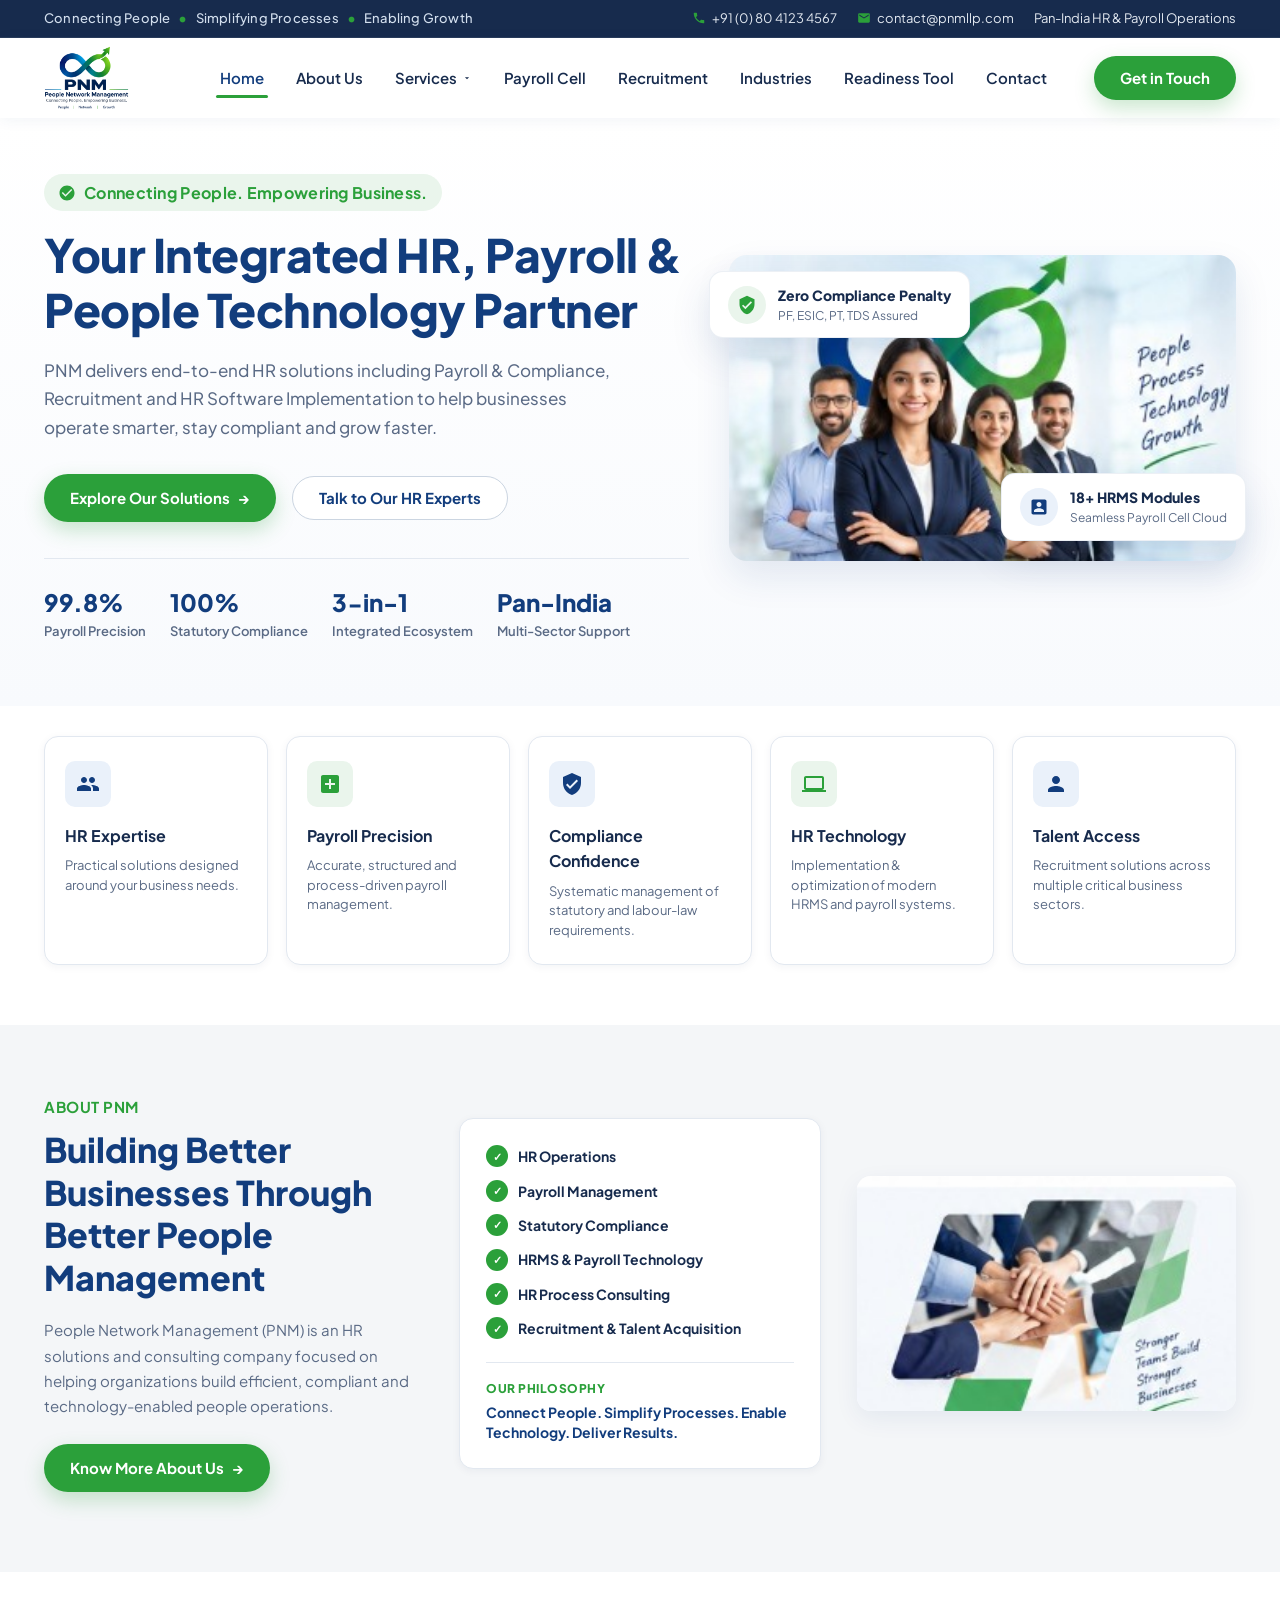
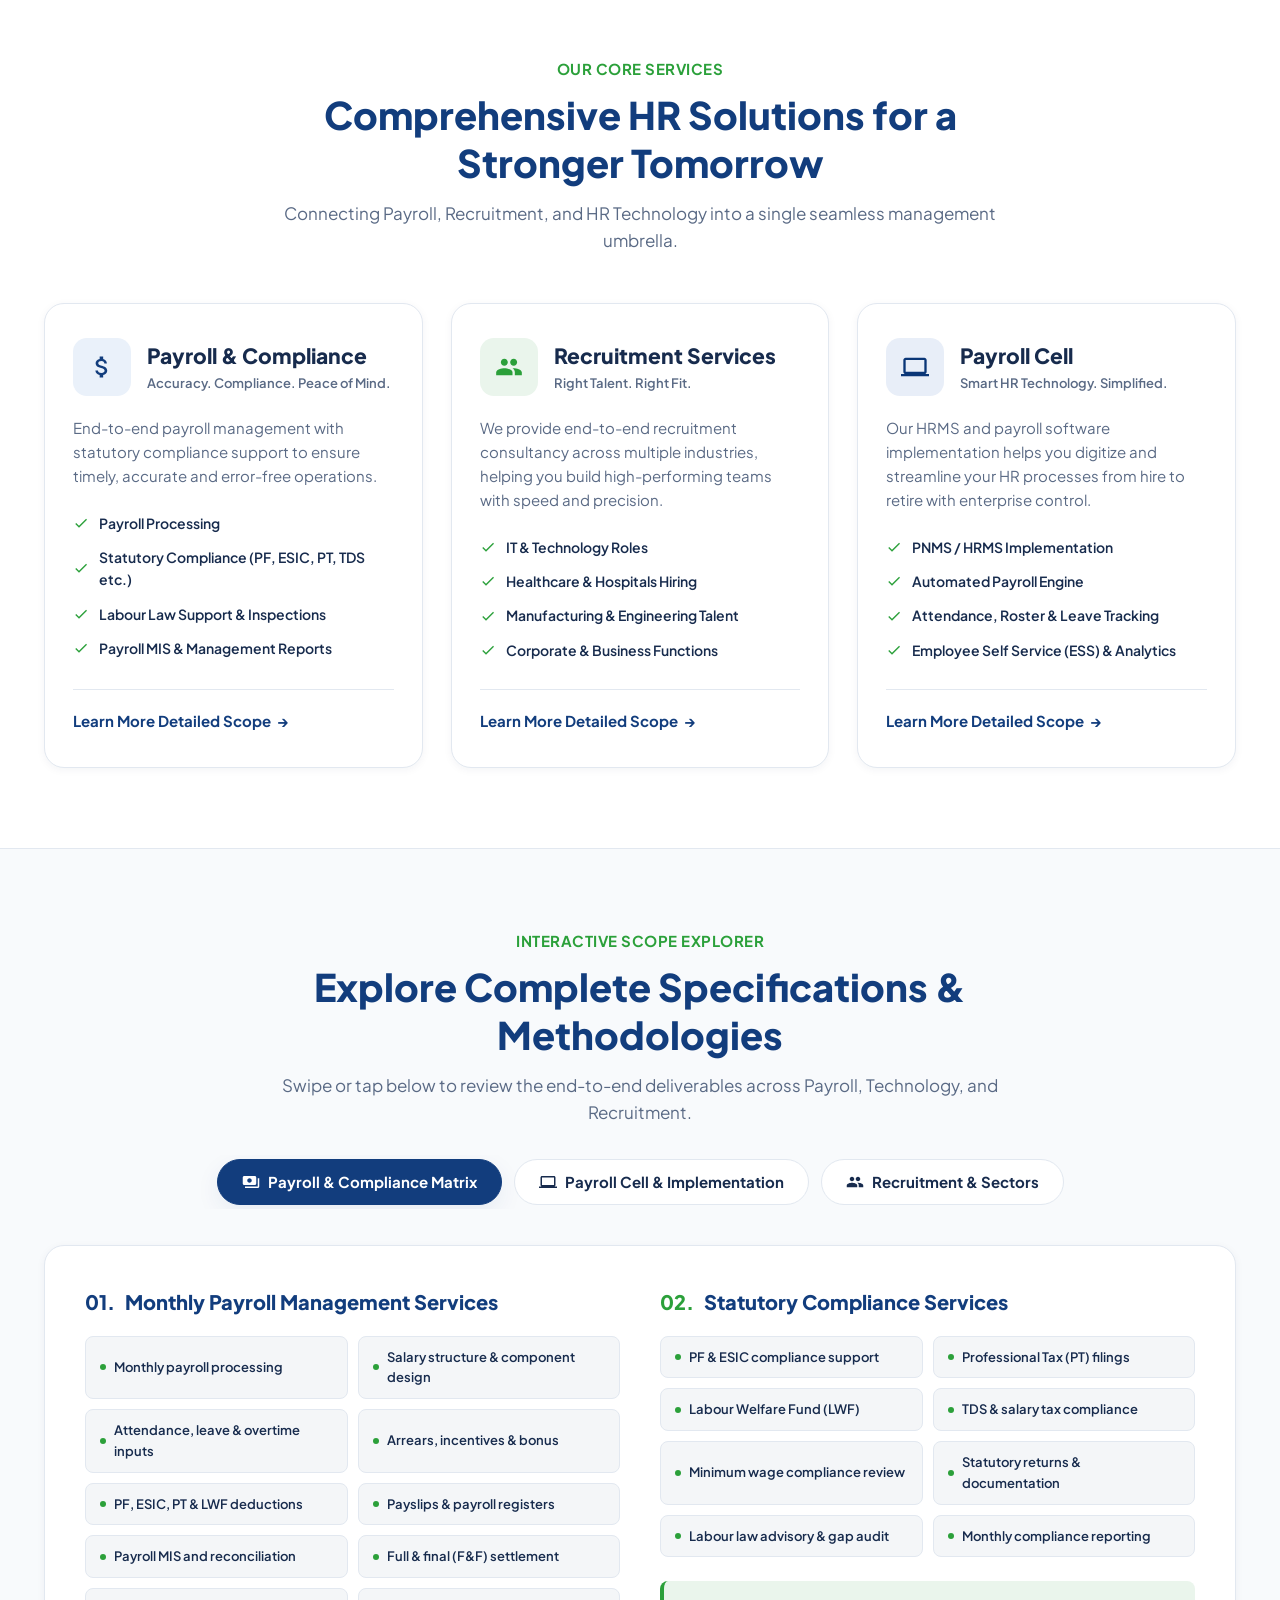
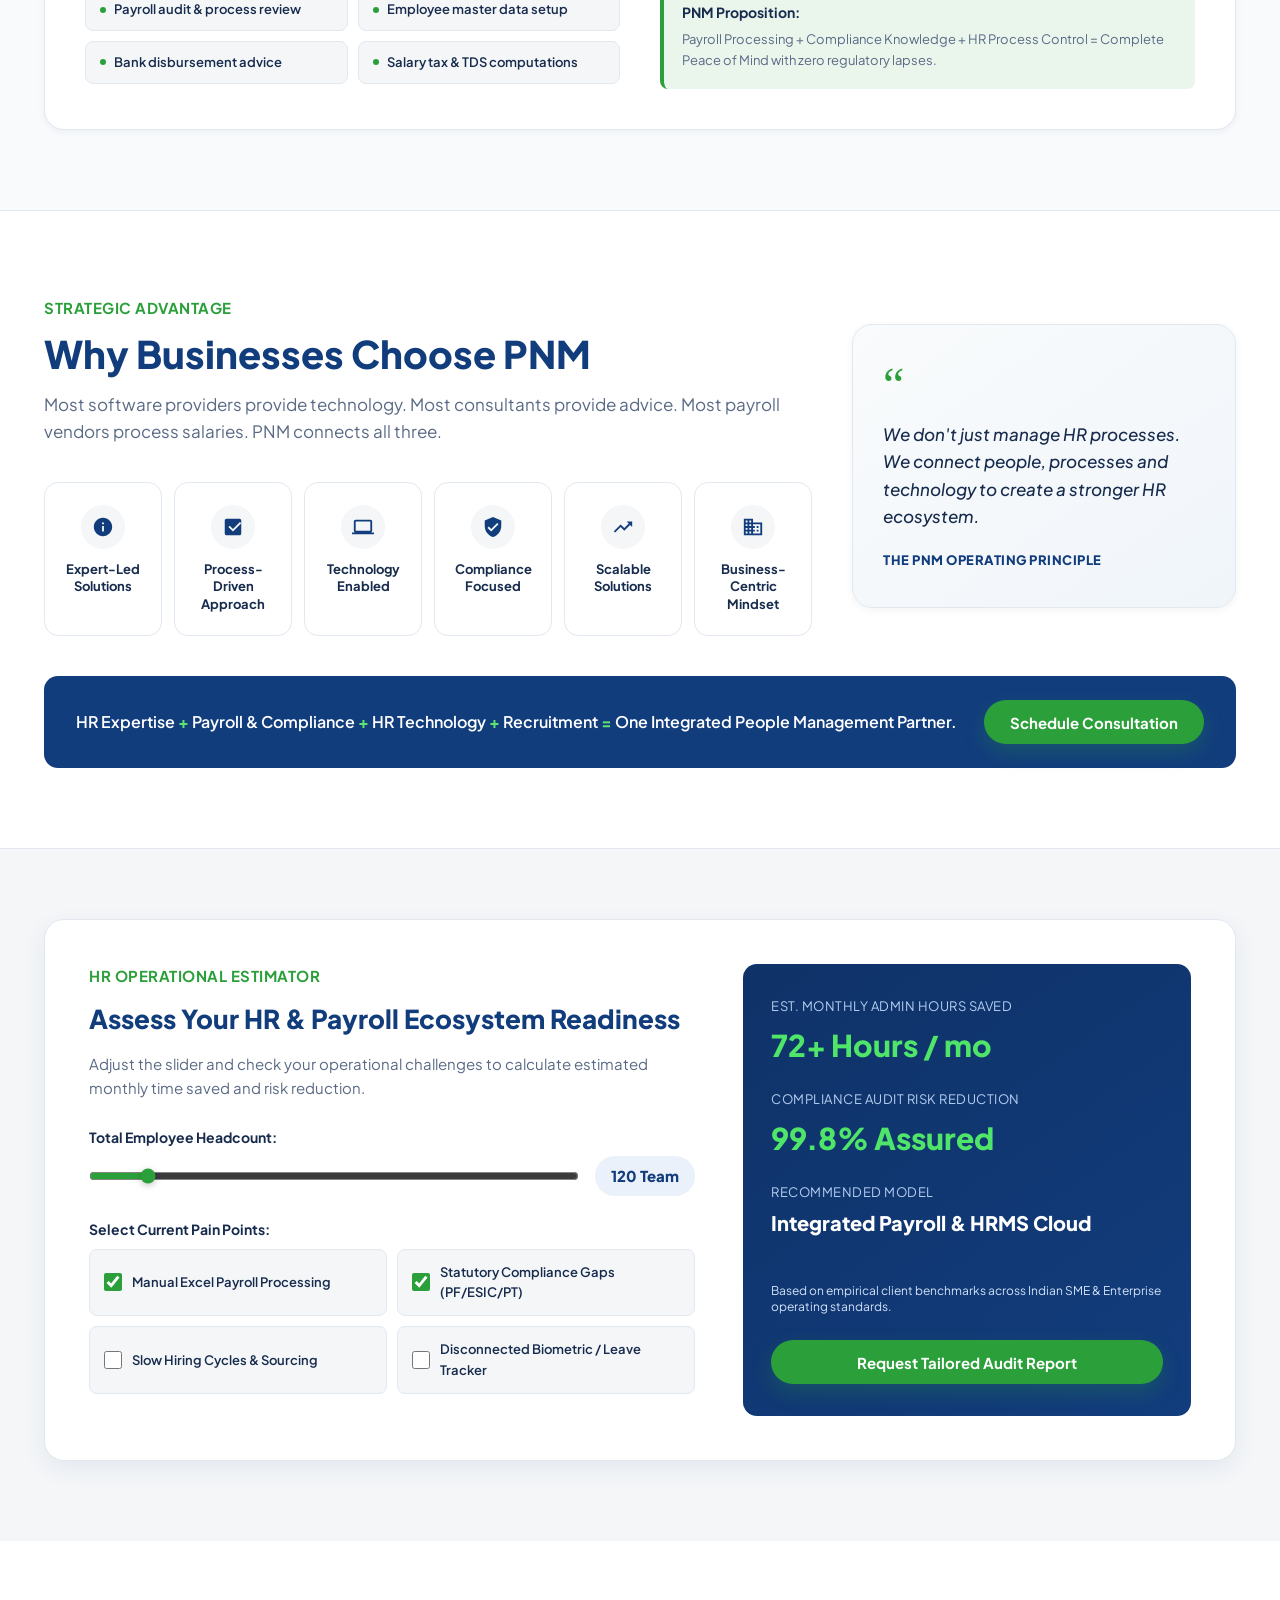
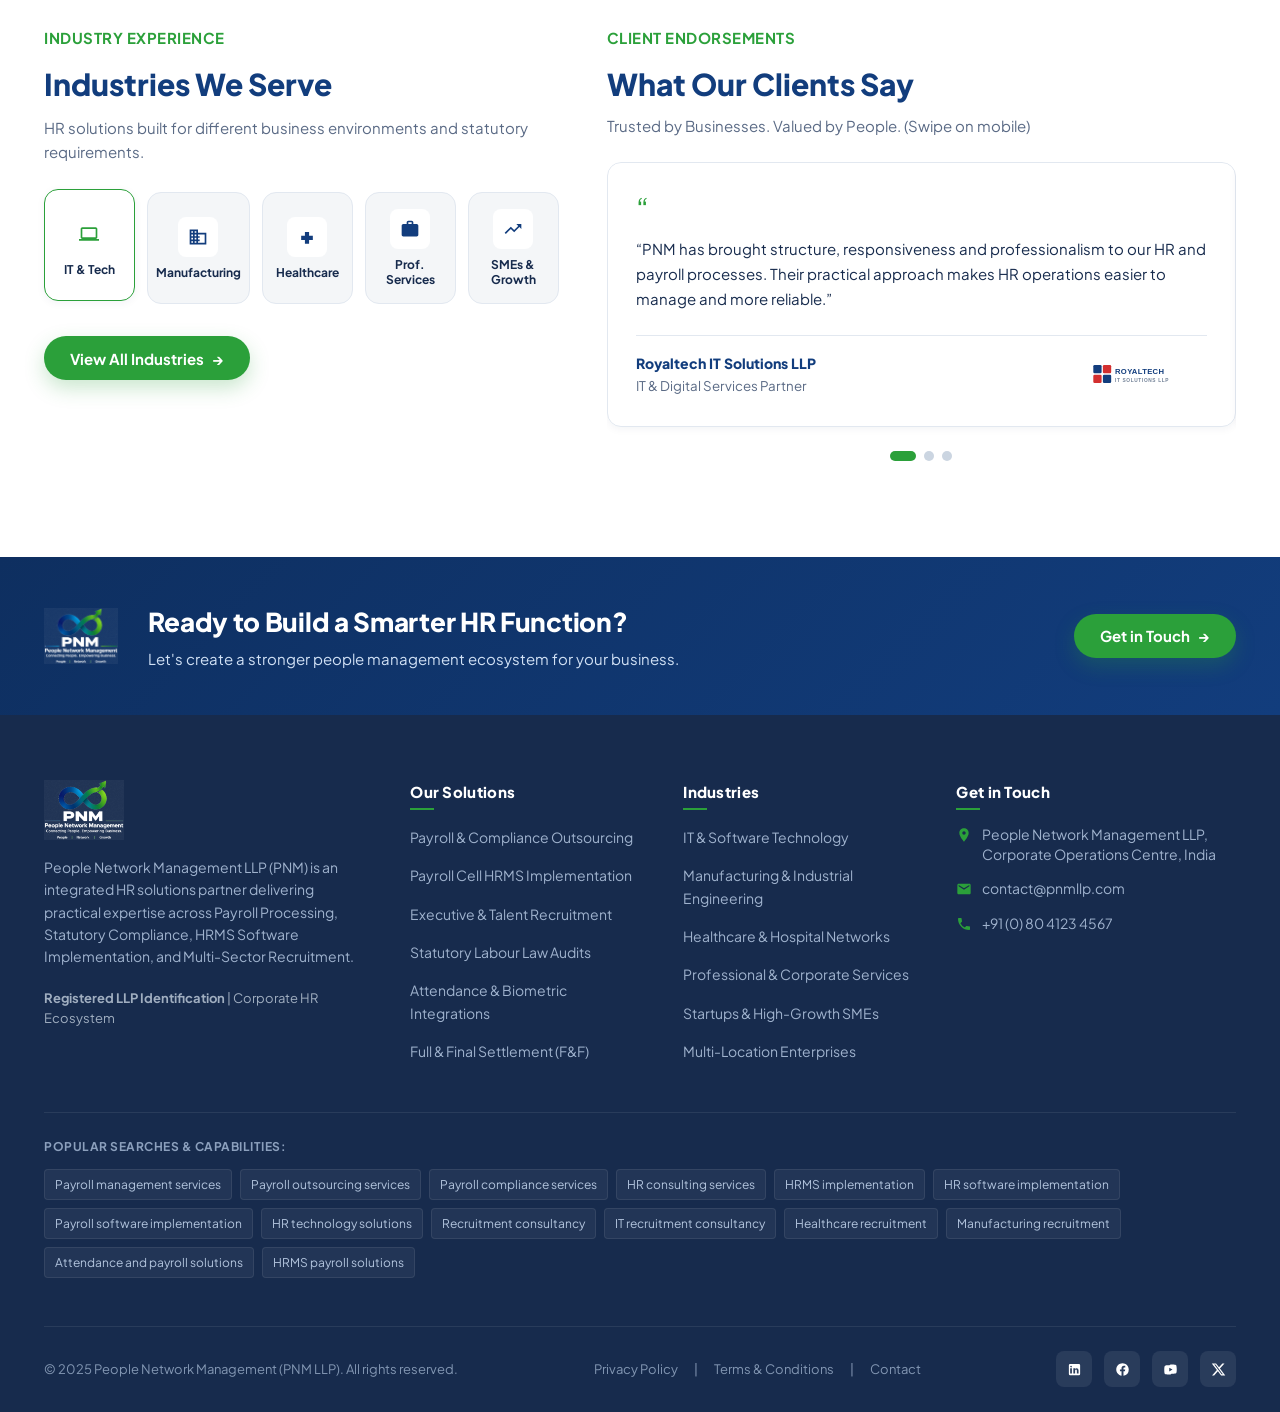
==== commit a6269c61: "second commit" ====
--- a/index.html
+++ b/index.html
@@ -23,7 +23,7 @@
   <link rel="stylesheet" href="style.css">
 
   <!-- Favicon -->
-  <link rel="icon" type="image/svg+xml" href="assets/pnm-logo.svg">
+  <link rel="icon" type="image/png" href="images/pnm-logo-transparent.png">
 </head>
 
 <body>
@@ -67,7 +67,7 @@
     <div class="container navbar">
       <!-- Logo Lockup -->
       <a href="#home" class="brand-logo" title="People Network Management LLP">
-        <img src="assets/pnm-logo.svg" alt="PNM - People Network Management Logo" class="brand-logo-img">
+        <img src="images/pnm-logo-transparent.png" alt="People Network Management (PNM LLP) Logo" class="brand-logo-img">
       </a>
 
       <!-- Navigation Drawer Overlay for Mobile -->
@@ -77,7 +77,7 @@
       <nav aria-label="Main Navigation" class="nav-drawer" id="navDrawer">
         <!-- Mobile Drawer Header -->
         <div class="mobile-drawer-header">
-          <img src="assets/pnm-logo.svg" alt="PNM Logo" style="height: 36px; width: auto;">
+          <img src="images/pnm-logo-transparent.png" alt="PNM Logo" style="height: 44px; width: auto;">
           <button type="button" class="drawer-close-btn" id="drawerCloseBtn" aria-label="Close menu">✕</button>
         </div>
 
@@ -1196,7 +1196,7 @@
       <div class="cta-flex-row">
         <!-- Logo Emblem -->
         <div class="cta-brand-mark">
-          <img src="assets/pnm-logo-white.svg" alt="PNM White Logo Mark" class="cta-logo-img">
+          <img src="images/pnm-logo-white-text.png" alt="PNM Logo" class="cta-logo-img">
         </div>
 
         <!-- Heading & Subtext -->
@@ -1224,8 +1224,8 @@
       <div class="footer-top-grid">
         <!-- Brand Summary -->
         <div class="footer-brand">
-          <img src="assets/pnm-logo-white.svg" alt="People Network Management Logo"
-            style="height: 44px; width: auto; margin-bottom: 12px;">
+          <img src="images/pnm-logo-white-text.png" alt="People Network Management Logo"
+            style="height: 60px; width: auto; margin-bottom: 14px;">
           <p>
             People Network Management LLP (PNM) is an integrated HR solutions partner delivering practical expertise
             across
--- a/style.css
+++ b/style.css
@@ -206,7 +206,7 @@
 }
 
 .brand-logo-img {
-  height: 52px;
+  height: 4rem;
   width: auto;
   object-fit: contain;
   transition: var(--transition);
@@ -1678,8 +1678,9 @@
 }
 
 .cta-logo-img {
-  height: 48px;
+  height: 56px;
   width: auto;
+  object-fit: contain;
 }
 
 .cta-text-block {
@@ -2208,7 +2209,7 @@
   }
 
   .brand-logo-img {
-    height: 44px;
+    height: 4rem;
   }
 
   /* Show mobile toggle */
@@ -2457,7 +2458,7 @@
   }
 
   .brand-logo-img {
-    height: 38px;
+    height: 4rem;
   }
 
   /* Hero adjustments */
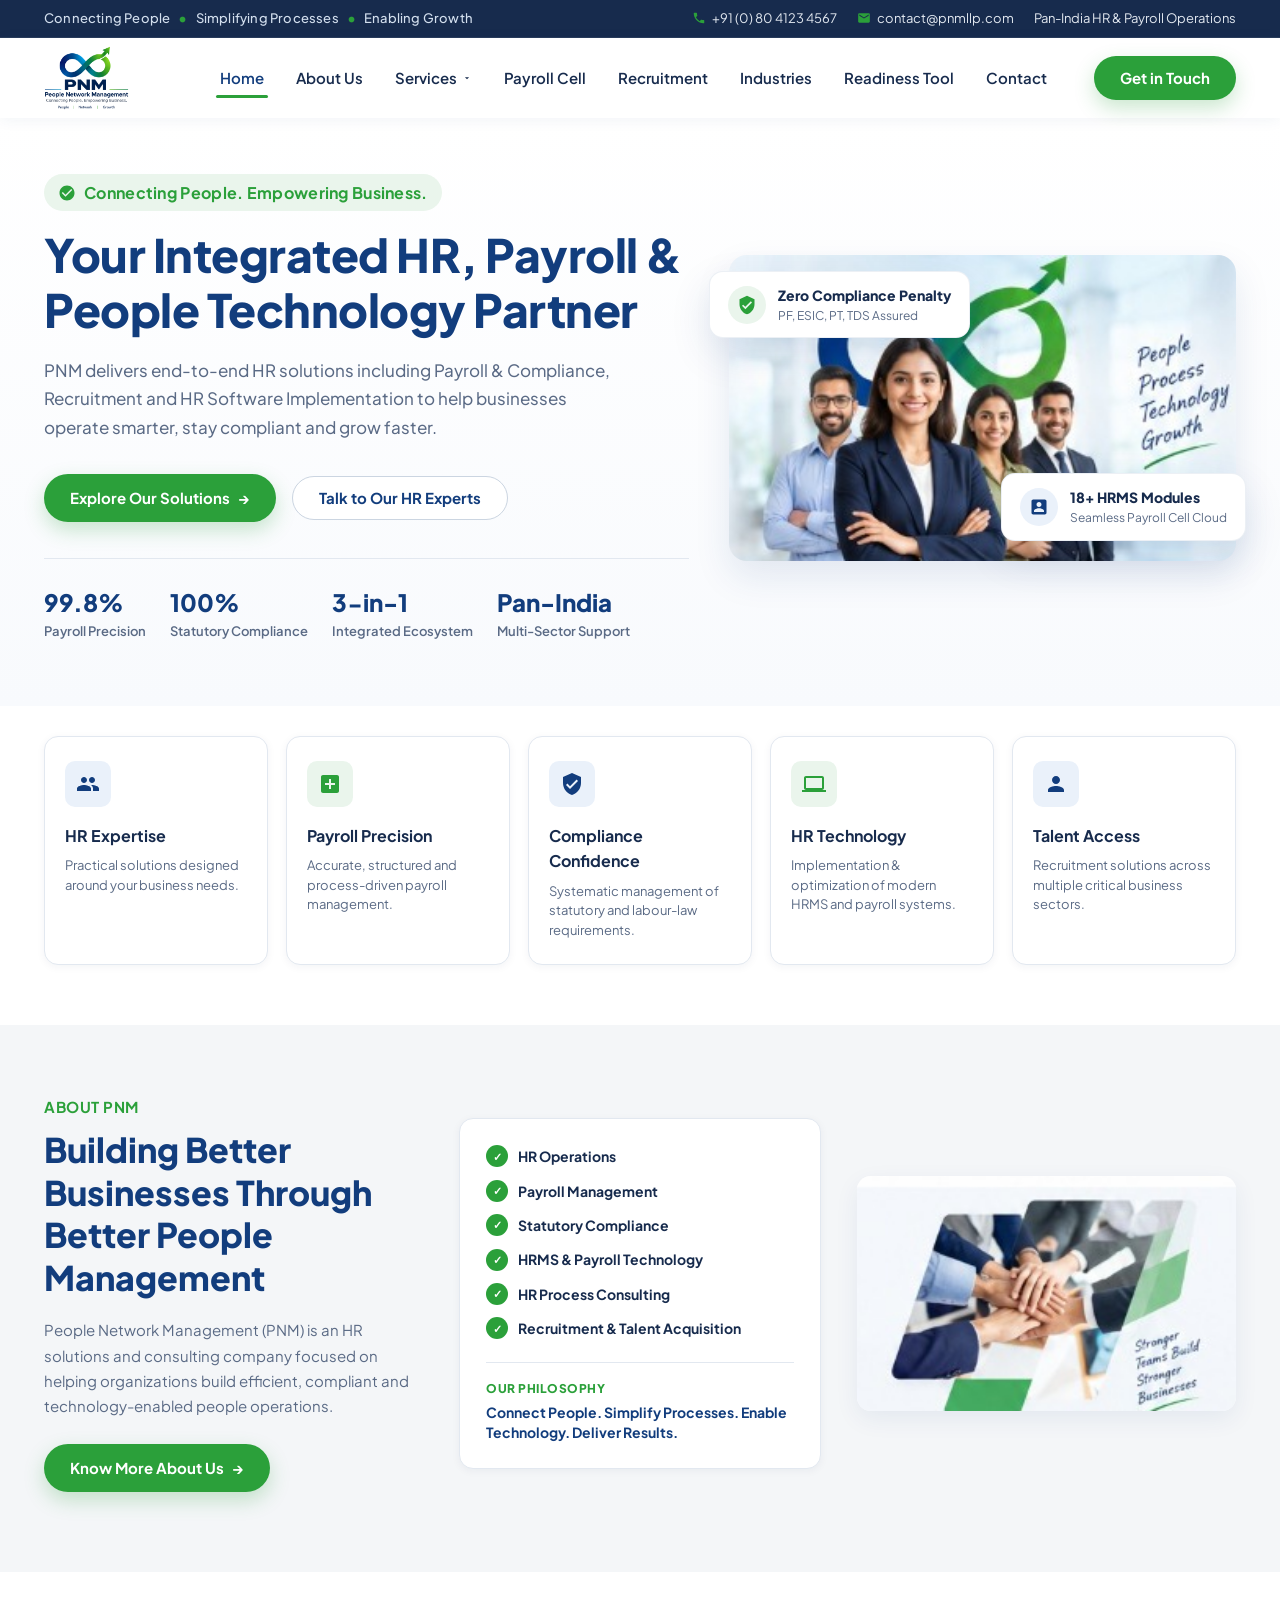
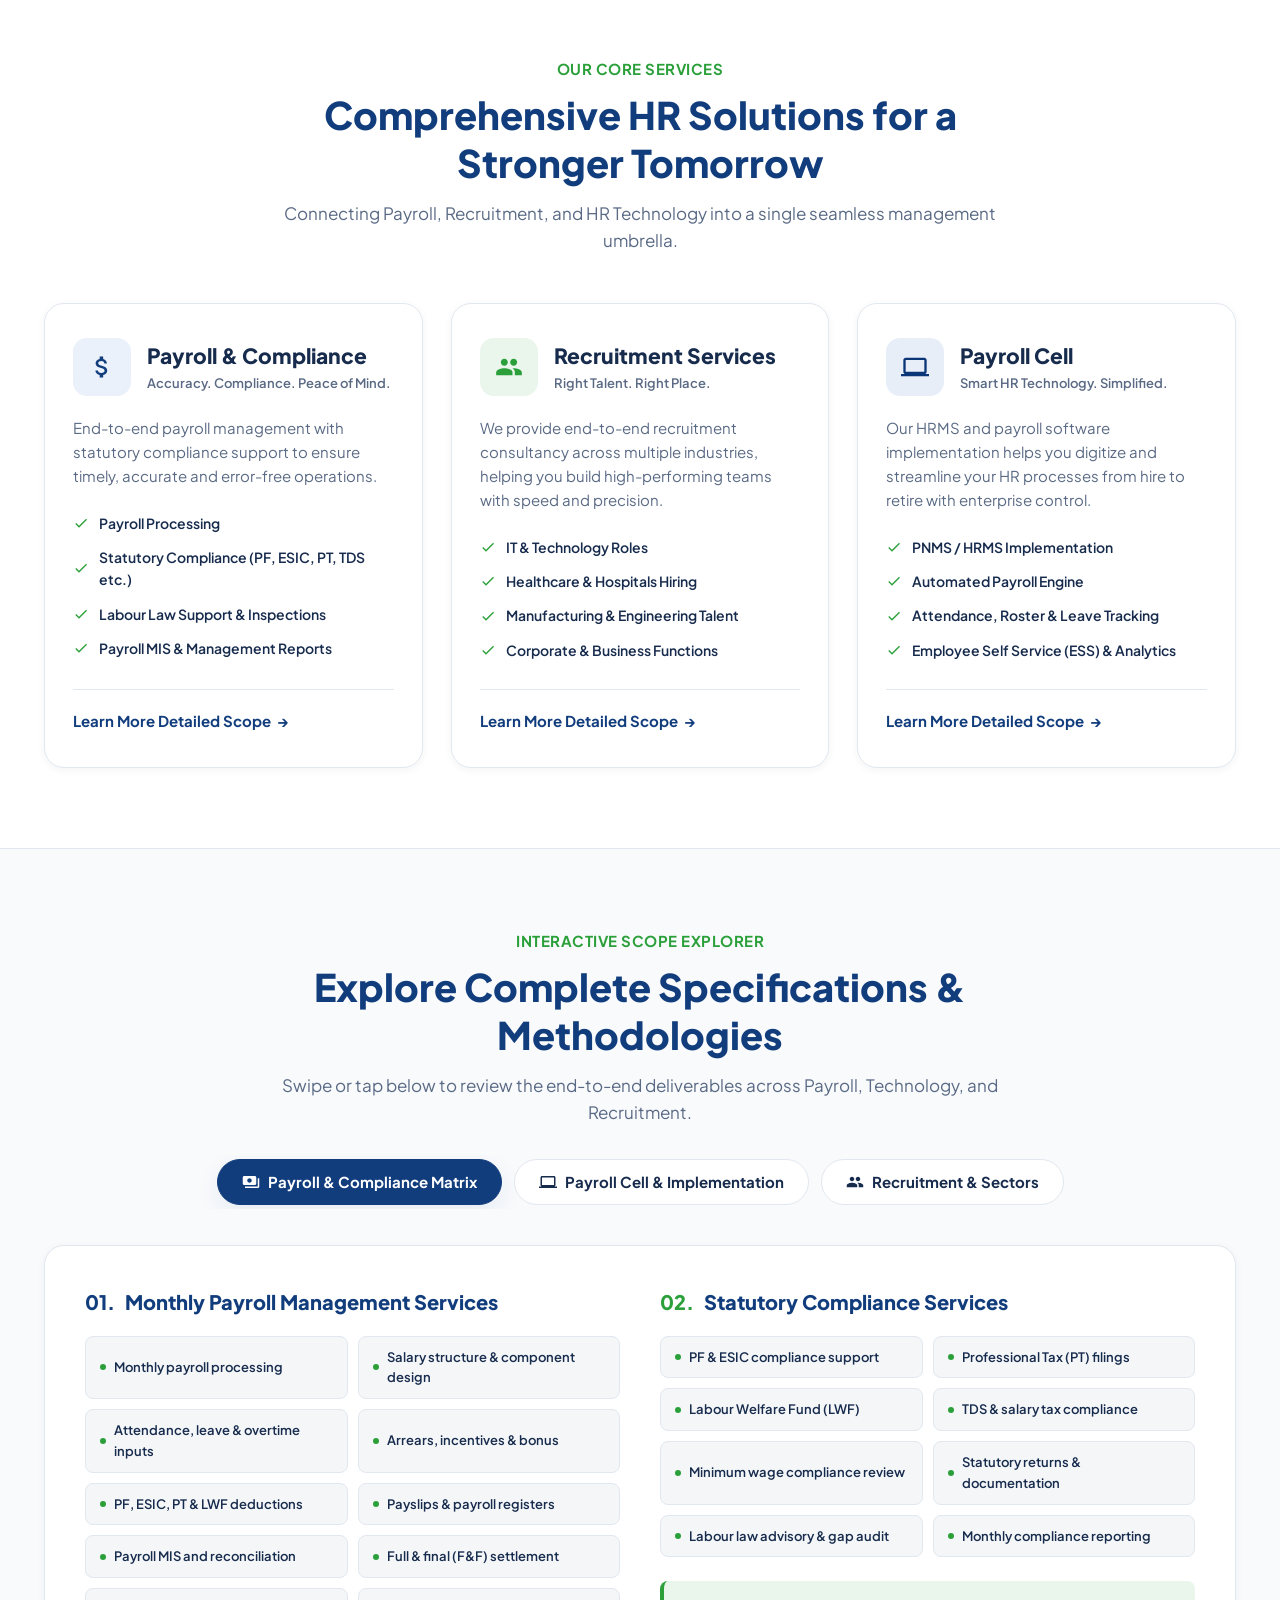
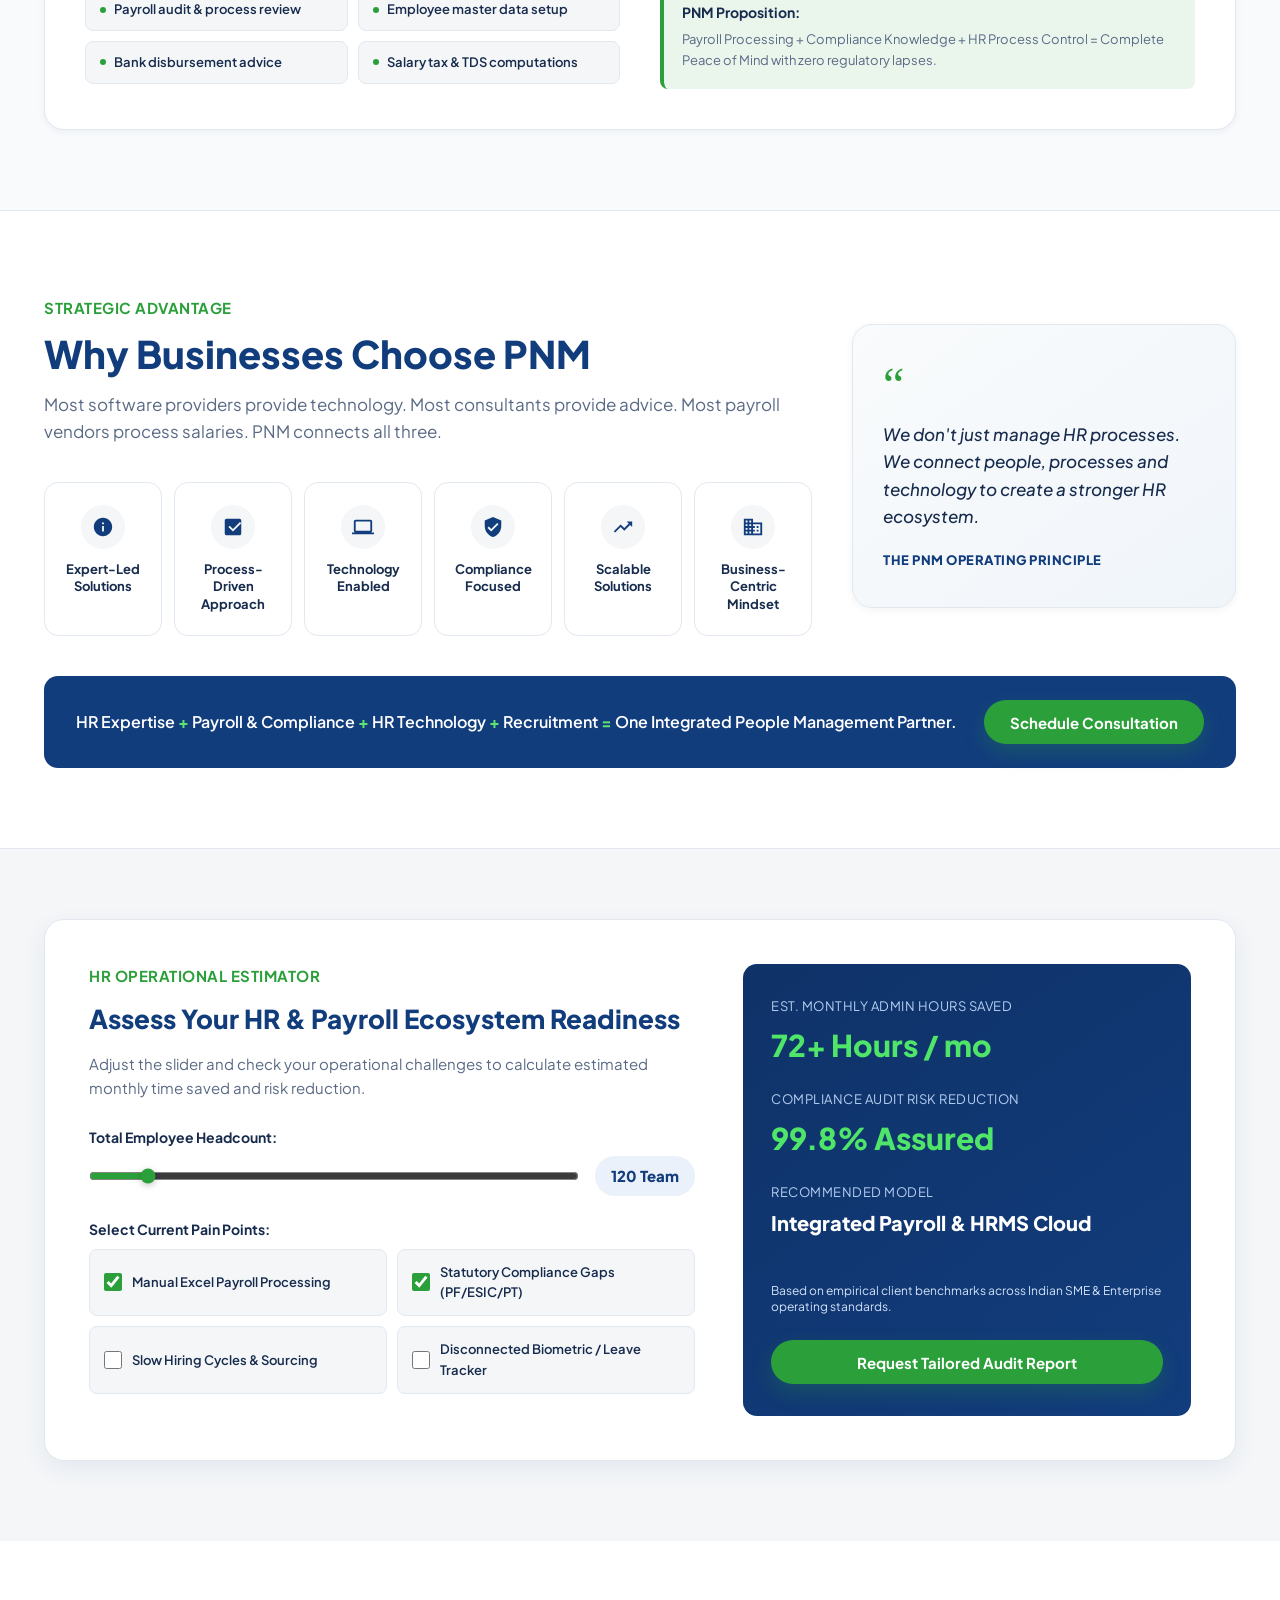
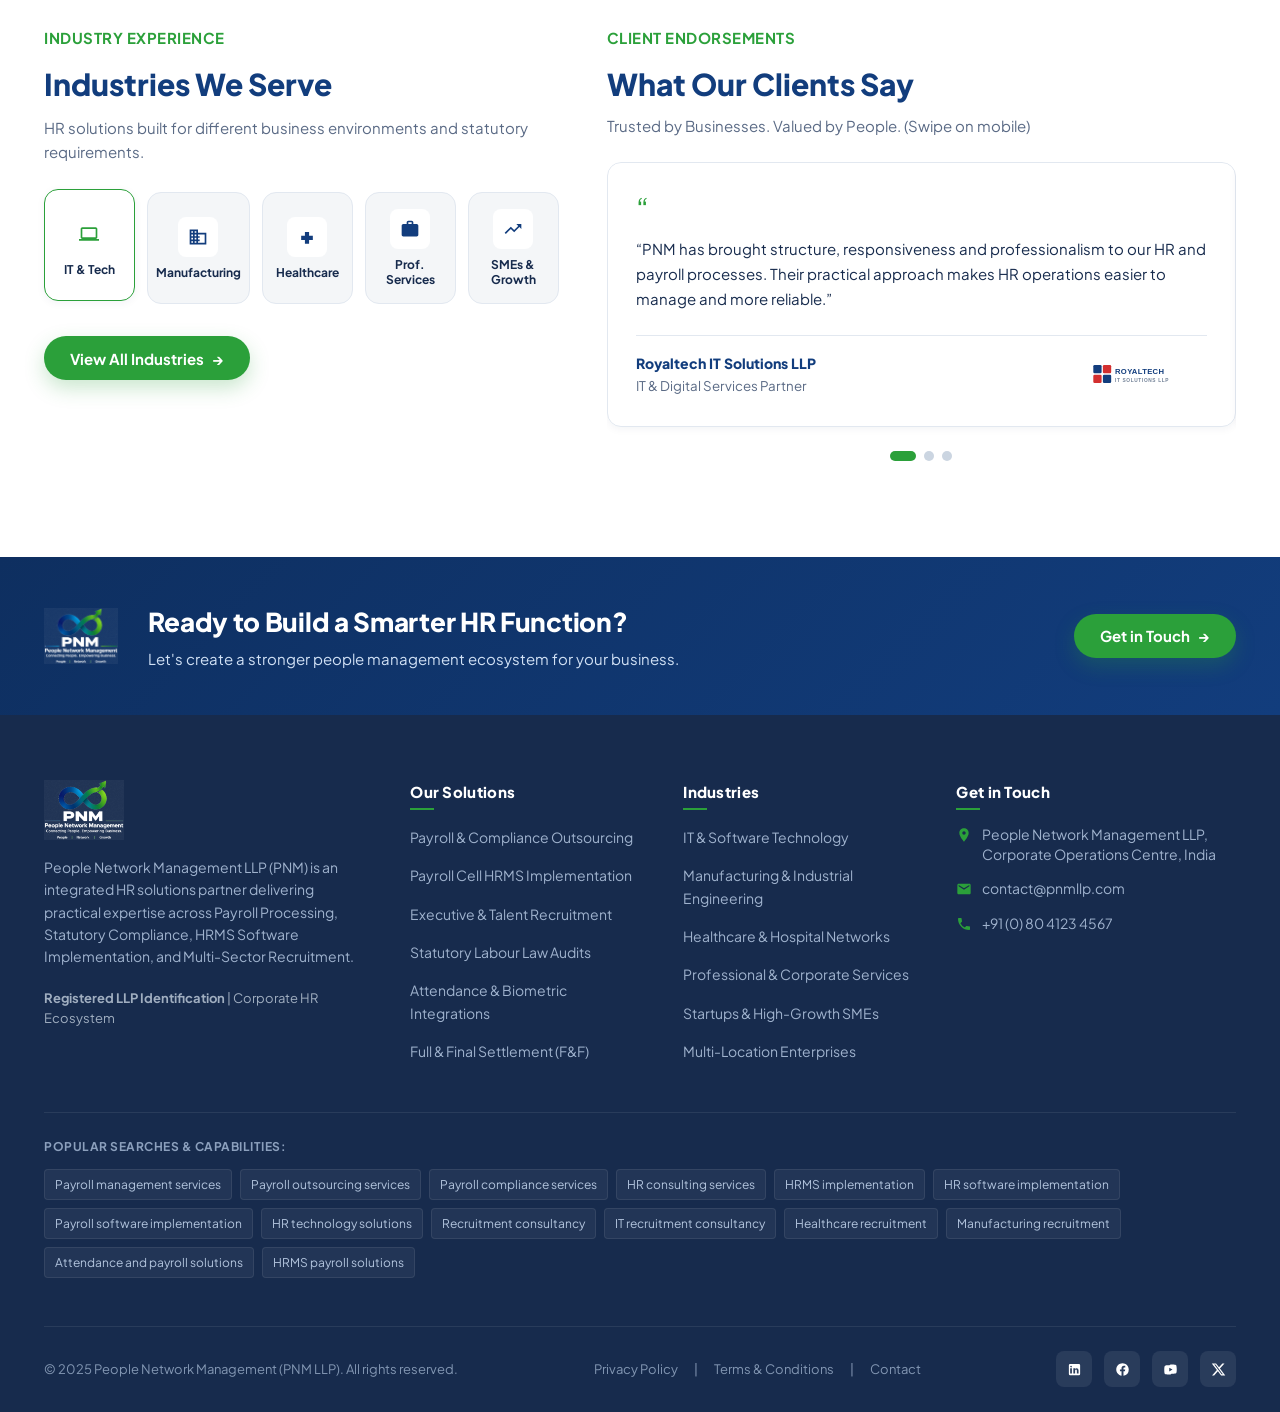
==== commit aa5ec874: "Update inquiry form to support WhatsApp forwarding with structured message" ====
--- a/index.html
+++ b/index.html
@@ -67,7 +67,8 @@
     <div class="container navbar">
       <!-- Logo Lockup -->
       <a href="#home" class="brand-logo" title="People Network Management LLP">
-        <img src="images/pnm-logo-transparent.png" alt="People Network Management (PNM LLP) Logo" class="brand-logo-img">
+        <img src="images/pnm-logo-transparent.png" alt="People Network Management (PNM LLP) Logo"
+          class="brand-logo-img">
       </a>
 
       <!-- Navigation Drawer Overlay for Mobile -->
@@ -482,7 +483,7 @@
             </div>
             <div class="pillar-meta">
               <h3 class="pillar-name">Recruitment Services</h3>
-              <span class="pillar-tagline">Right Talent. Right Fit.</span>
+              <span class="pillar-tagline">Right Talent. Right Place.</span>
             </div>
           </div>
           <p class="pillar-desc">
@@ -1459,9 +1460,17 @@
               placeholder="Tell us about your current HR systems, timeline, or pain points..."></textarea>
           </div>
 
-          <button type="submit" class="btn-primary-green" style="width: 100%; padding: 14px; font-size: 1rem;">
-            Submit Request to PNM Team →
+          <button type="submit" class="btn-primary-green"
+            style="width: 100%; padding: 14px; font-size: 1rem; display: flex; align-items: center; justify-content: center; gap: 10px;">
+            <svg width="22" height="22" viewBox="0 0 24 24" fill="currentColor">
+              <path
+                d="M12.04 2C6.58 2 2.13 6.45 2.13 11.91C2.13 13.66 2.59 15.36 3.45 16.86L2.05 22L7.3 20.62C8.75 21.41 10.38 21.83 12.04 21.83C17.5 21.83 21.95 17.38 21.95 11.92C21.95 6.46 17.5 2 12.04 2M12.05 3.67C16.58 3.67 20.28 7.37 20.28 11.92C20.28 16.46 16.58 20.16 12.05 20.16C10.59 20.16 9.17 19.78 7.92 19.04L7.62 18.86L4.5 19.68L5.33 16.63L5.13 16.32C4.33 15.04 3.8 13.5 3.8 11.91C3.8 7.37 7.5 3.67 12.05 3.67M9.22 7.64C9.04 7.64 8.78 7.71 8.56 7.95C8.34 8.19 7.73 8.76 7.73 9.93C7.73 11.09 8.58 12.22 8.7 12.38C8.82 12.54 10.37 14.92 12.74 15.94C14.71 16.79 15.11 16.63 15.55 16.58C16 16.54 17 15.99 17.2 15.42C17.41 14.86 17.41 14.37 17.35 14.27C17.29 14.17 17.13 14.11 16.89 13.99C16.65 13.87 15.47 13.29 15.25 13.21C15.03 13.13 14.87 13.09 14.71 13.33C14.55 13.57 14.09 14.11 13.95 14.27C13.81 14.43 13.67 14.45 13.43 14.33C13.19 14.21 12.42 13.96 11.5 13.14C10.79 12.5 10.31 11.71 10.17 11.47C10.03 11.23 10.15 11.1 10.27 10.98C10.38 10.87 10.52 10.69 10.66 10.53C10.8 10.37 10.85 10.25 10.94 10.09C11.03 9.93 10.99 9.79 10.93 9.67C10.87 9.55 10.41 8.42 10.22 7.96C10.03 7.5 9.84 7.57 9.7 7.56C9.57 7.55 9.4 7.64 9.22 7.64Z" />
+            </svg>
+            <span>Submit Request via WhatsApp →</span>
           </button>
+          <div style="font-size: 0.75rem; color: #64748B; text-align: center; margin-top: 8px;">
+            Direct delivery to PNM Advisory Team on WhatsApp (+91 80 4123 4567)
+          </div>
         </form>
       </div>
     </div>
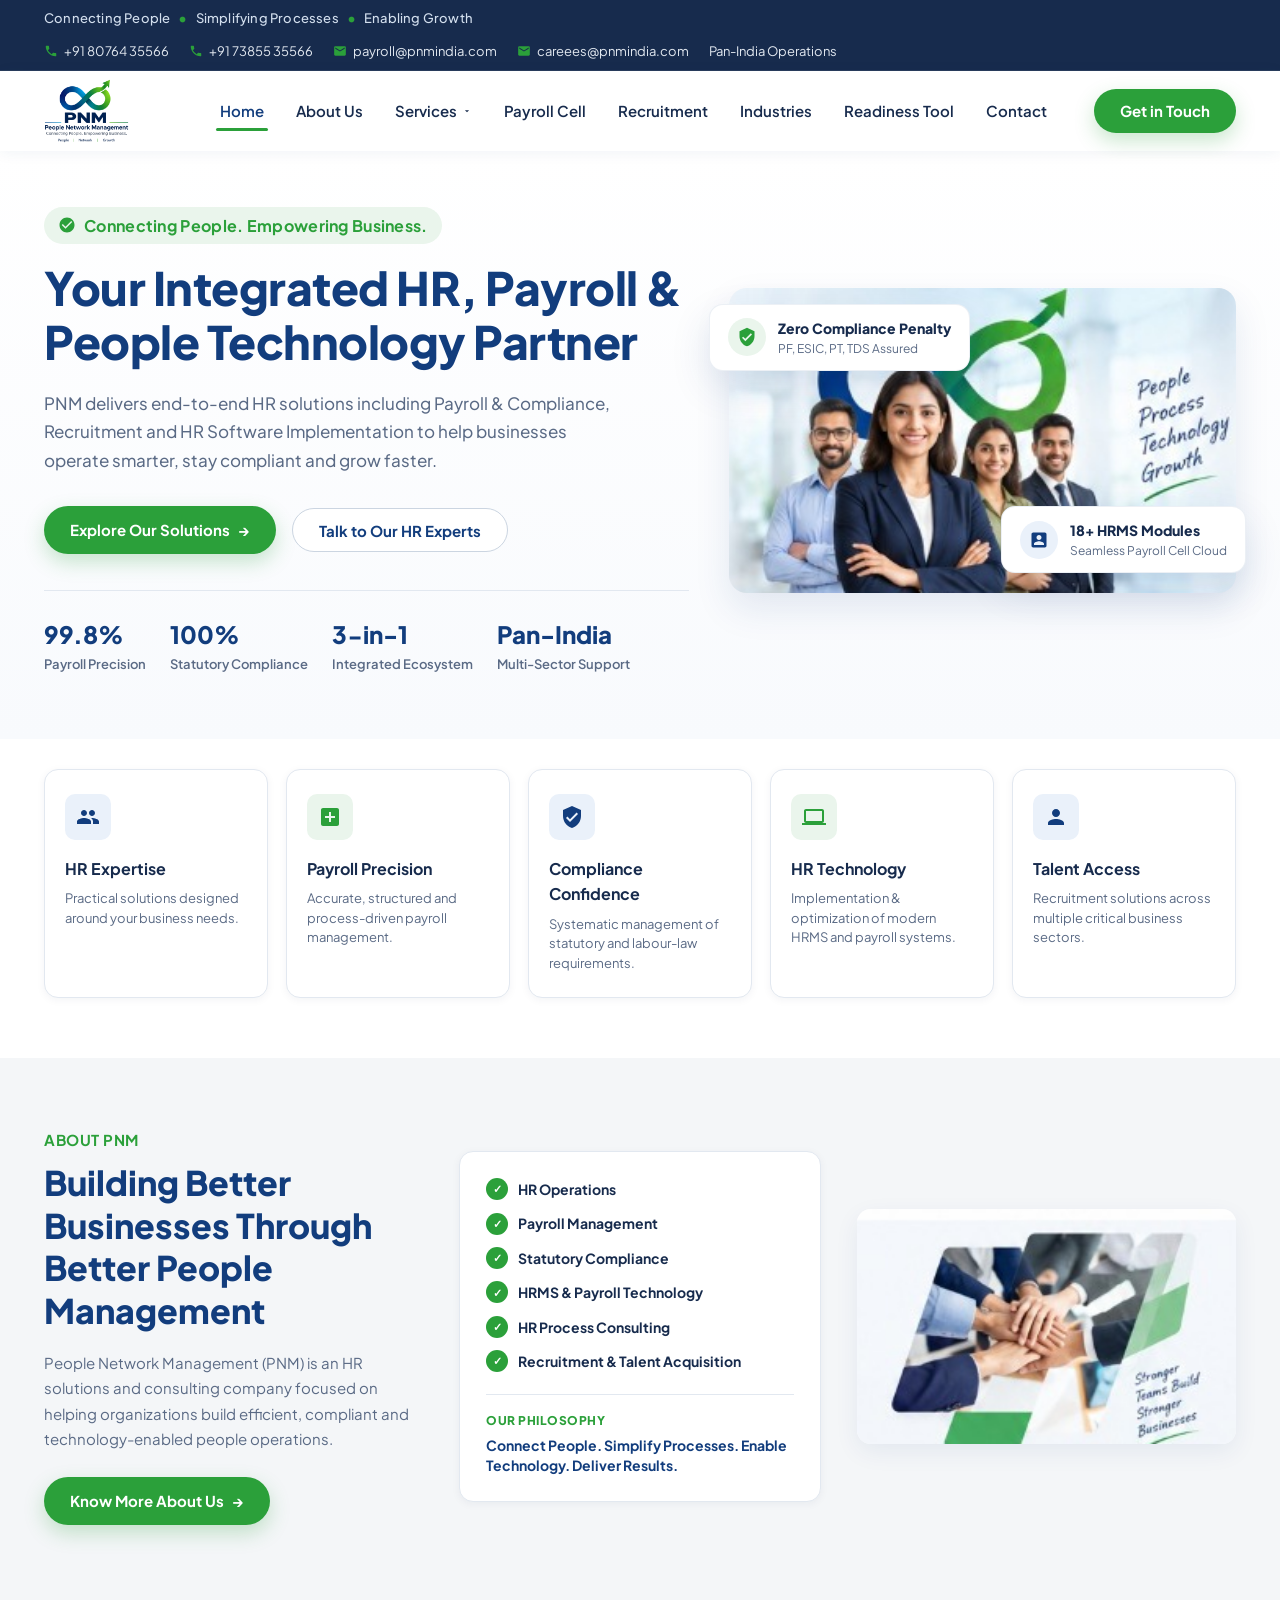
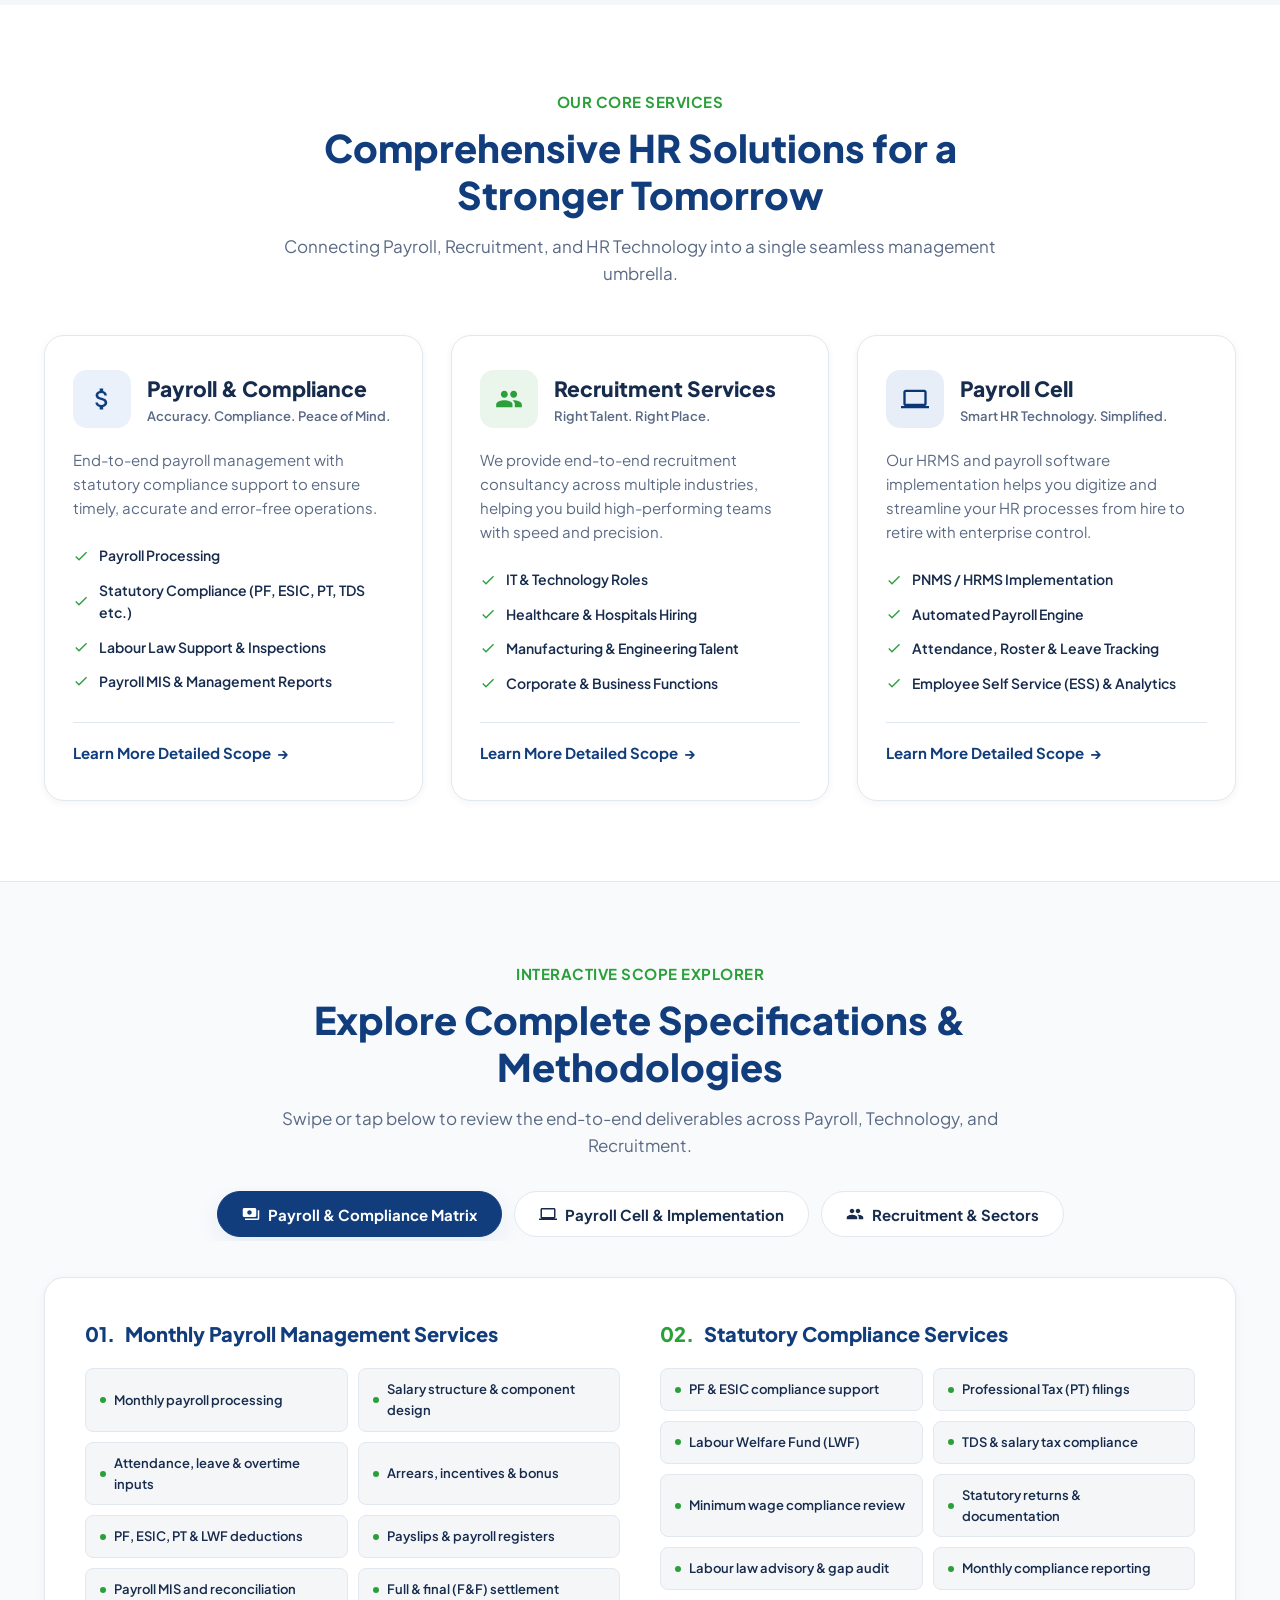
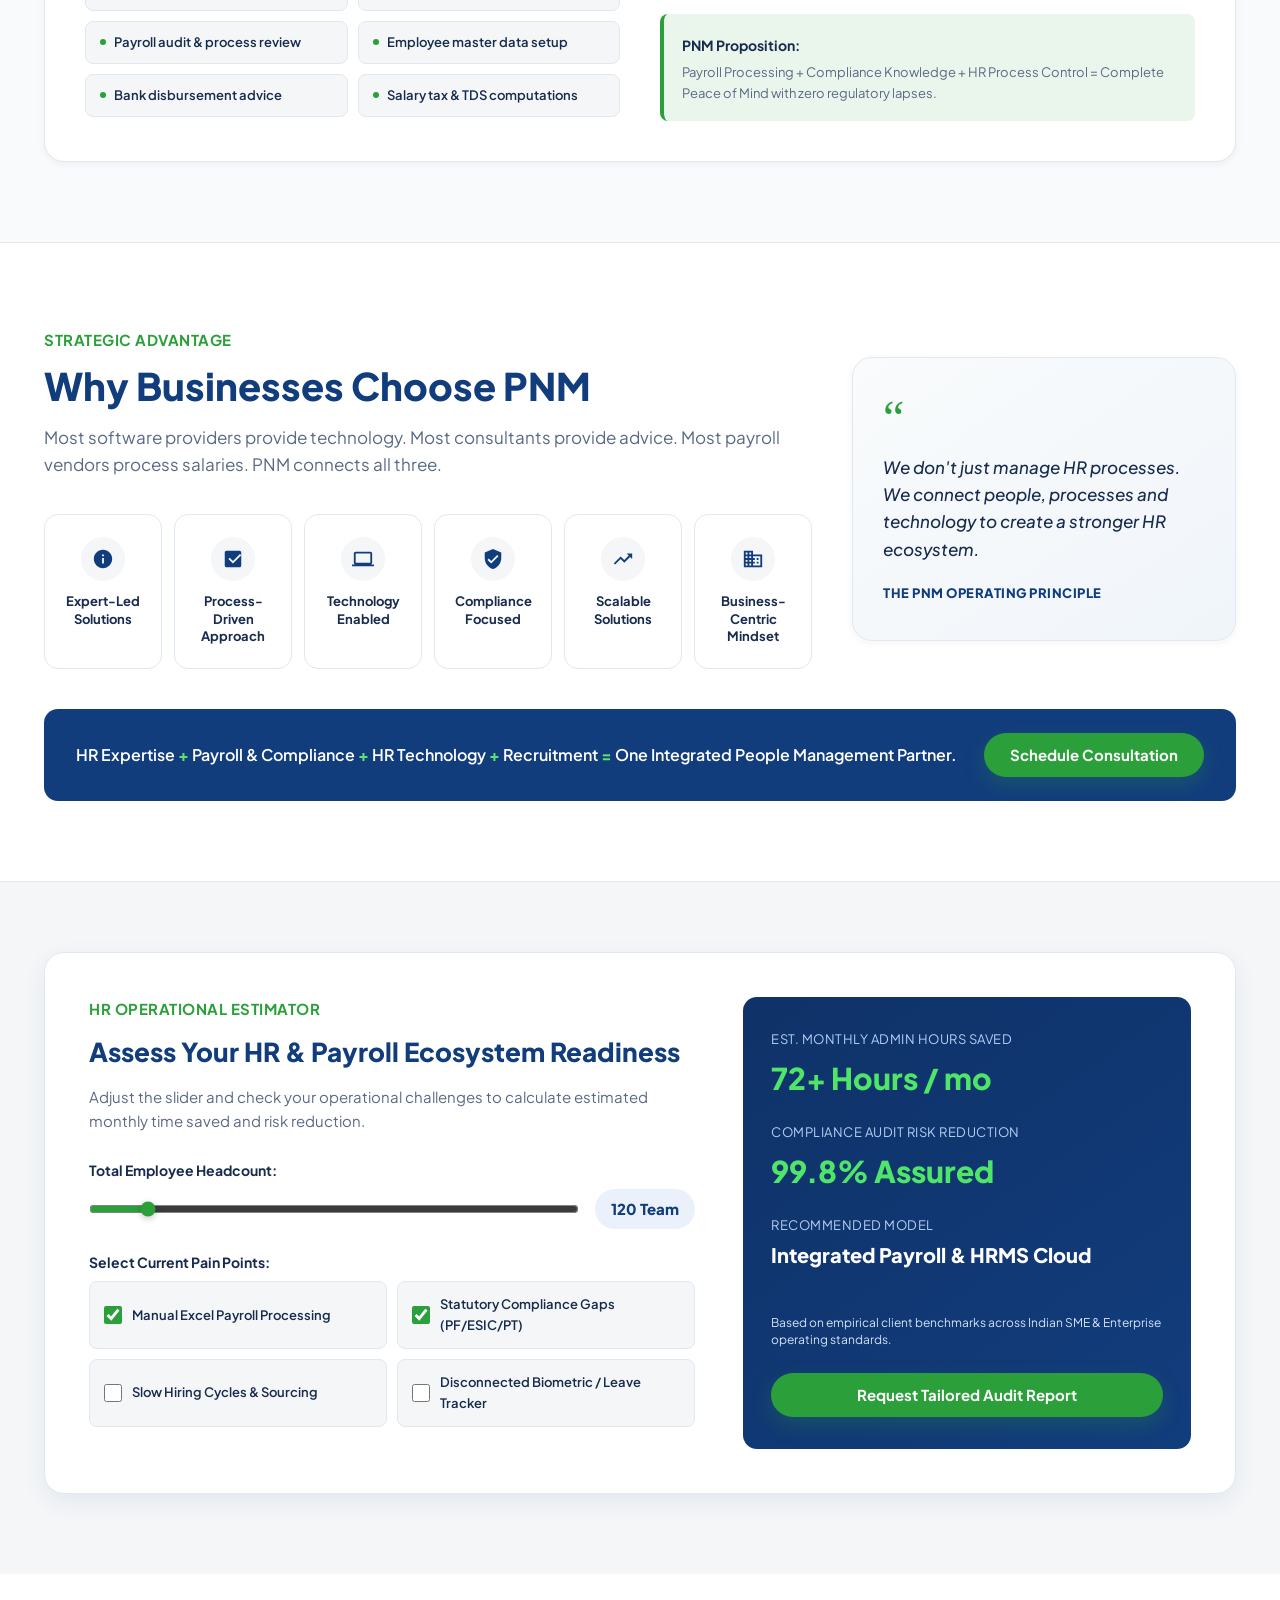
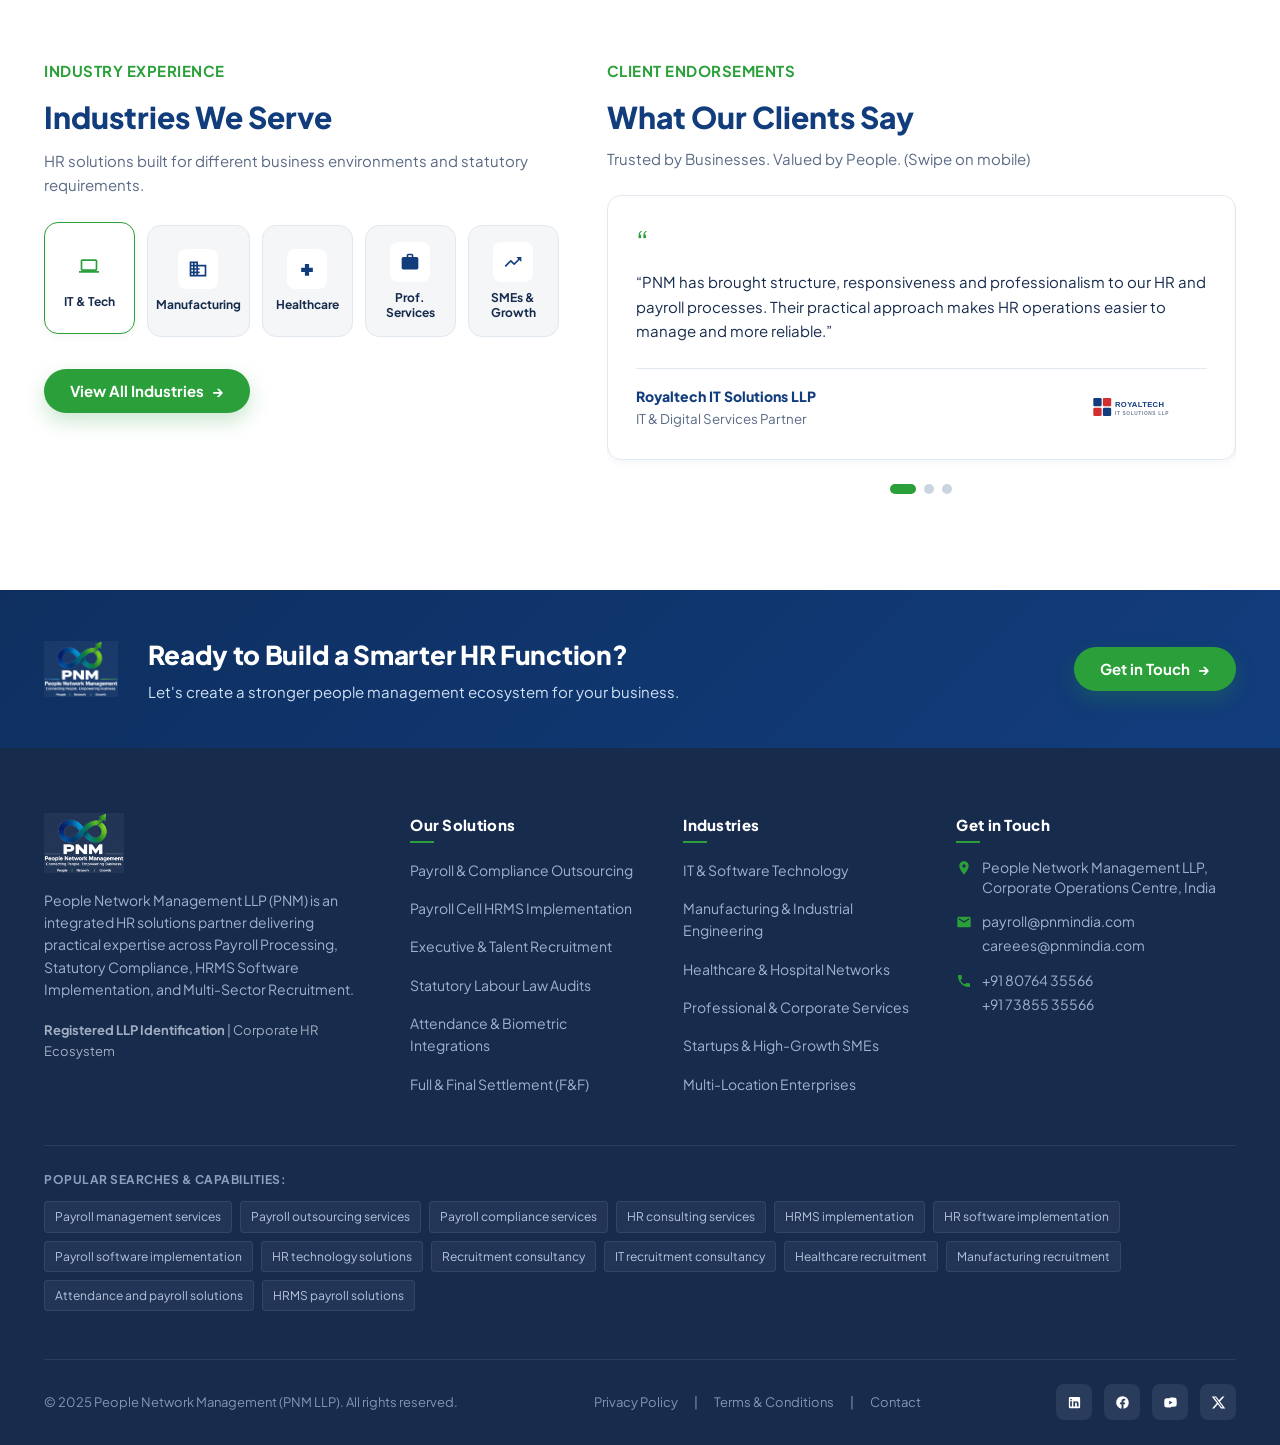
==== commit 449f41b7: "updated phone numbers, emails and added the privacy policy and terms pages." ====
--- a/index.html
+++ b/index.html
@@ -11,7 +11,60 @@
     content="People Network Management (PNM LLP) connects HR Expertise, Accurate Payroll & Compliance, Recruitment Services, and Payroll Cell HRMS Technology into one connected people management ecosystem.">
   <meta name="keywords"
     content="payroll management services, payroll outsourcing, payroll compliance, HR consulting services, HRMS implementation, payroll software implementation, recruitment consultancy, IT recruitment, healthcare recruitment, manufacturing recruitment">
+  <meta name="robots" content="index, follow">
   <meta name="theme-color" content="#123D7D">
+
+  <!-- Canonical URL -->
+  <link rel="canonical" href="https://pnmindia.com/">
+
+  <!-- Open Graph / Facebook -->
+  <meta property="og:type" content="website">
+  <meta property="og:url" content="https://pnmindia.com/">
+  <meta property="og:site_name" content="People Network Management LLP (PNM)">
+  <meta property="og:title" content="People Network Management LLP (PNM) | Integrated HR, Payroll & People Technology">
+  <meta property="og:description"
+    content="Connecting People. Simplifying Processes. Enabling Growth. Integrated Payroll, Statutory Compliance, Recruitment Services, and Payroll Cell HRMS Technology.">
+  <meta property="og:image" content="https://pnmindia.com/images/pnm-logo-transparent.png">
+
+  <!-- Twitter Card -->
+  <meta name="twitter:card" content="summary_large_image">
+  <meta name="twitter:domain" content="pnmindia.com">
+  <meta name="twitter:url" content="https://pnmindia.com/">
+  <meta name="twitter:title" content="People Network Management LLP (PNM)">
+  <meta name="twitter:description"
+    content="Connecting People. Simplifying Processes. Enabling Growth. Integrated Payroll, Statutory Compliance, Recruitment & HRMS.">
+  <meta name="twitter:image" content="https://pnmindia.com/images/pnm-logo-transparent.png">
+
+  <!-- JSON-LD Structured Data Schema -->
+  <script type="application/ld+json">
+  {
+    "@context": "https://schema.org",
+    "@type": "Corporation",
+    "name": "People Network Management LLP",
+    "alternateName": "PNM LLP",
+    "url": "https://pnmindia.com/",
+    "logo": "https://pnmindia.com/images/pnm-logo-transparent.png",
+    "description": "Integrated HR solutions partner combining Payroll Outsourcing, Statutory Compliance, Multi-Sector Recruitment, and Payroll Cell HRMS Technology.",
+    "contactPoint": [
+      {
+        "@type": "ContactPoint",
+        "telephone": "+91-8076435566",
+        "contactType": "customer service",
+        "email": "payroll@pnmindia.com",
+        "areaServed": "IN",
+        "availableLanguage": ["English", "Hindi"]
+      },
+      {
+        "@type": "ContactPoint",
+        "telephone": "+91-7385535566",
+        "contactType": "recruitment and careers",
+        "email": "careees@pnmindia.com",
+        "areaServed": "IN",
+        "availableLanguage": ["English", "Hindi"]
+      }
+    ]
+  }
+  </script>
 
   <!-- Google Fonts: Plus Jakarta Sans -->
   <link rel="preconnect" href="https://fonts.googleapis.com">
@@ -41,21 +94,35 @@
         <span>Enabling Growth</span>
       </div>
       <div class="top-bar-contacts">
-        <a href="tel:+918041234567" class="top-bar-link">
+        <a href="tel:+918076435566" class="top-bar-link">
           <svg viewBox="0 0 24 24">
             <path
               d="M6.62 10.79a15.053 15.053 0 006.59 6.59l2.2-2.2c.27-.27.67-.36 1.02-.24 1.12.37 2.33.57 3.57.57.55 0 1 .45 1 1V20c0 .55-.45 1-1 1-9.39 0-17-7.61-17-17 0-.55.45-1 1-1h3.5c.55 0 1 .45 1 1 0 1.25.2 2.45.57 3.57.11.35.03.74-.25 1.02l-2.2 2.2z" />
           </svg>
-          <span>+91 (0) 80 4123 4567</span>
+          <span>+91 80764 35566</span>
         </a>
-        <a href="mailto:contact@pnmllp.com" class="top-bar-link">
+        <a href="tel:+917385535566" class="top-bar-link">
+          <svg viewBox="0 0 24 24">
+            <path
+              d="M6.62 10.79a15.053 15.053 0 006.59 6.59l2.2-2.2c.27-.27.67-.36 1.02-.24 1.12.37 2.33.57 3.57.57.55 0 1 .45 1 1V20c0 .55-.45 1-1 1-9.39 0-17-7.61-17-17 0-.55.45-1 1-1h3.5c.55 0 1 .45 1 1 0 1.25.2 2.45.57 3.57.11.35.03.74-.25 1.02l-2.2 2.2z" />
+          </svg>
+          <span>+91 73855 35566</span>
+        </a>
+        <a href="mailto:payroll@pnmindia.com" class="top-bar-link">
           <svg viewBox="0 0 24 24">
             <path
               d="M20 4H4c-1.1 0-1.99.9-1.99 2L2 18c0 1.1.9 2 2 2h16c1.1 0 2-.9 2-2V6c0-1.1-.9-2-2-2zm0 4l-8 5-8-5V6l8 5 8-5v2z" />
           </svg>
-          <span>contact@pnmllp.com</span>
+          <span>payroll@pnmindia.com</span>
         </a>
-        <span class="top-bar-link pan-india-tag">Pan-India HR & Payroll Operations</span>
+        <a href="mailto:careees@pnmindia.com" class="top-bar-link">
+          <svg viewBox="0 0 24 24">
+            <path
+              d="M20 4H4c-1.1 0-1.99.9-1.99 2L2 18c0 1.1.9 2 2 2h16c1.1 0 2-.9 2-2V6c0-1.1-.9-2-2-2zm0 4l-8 5-8-5V6l8 5 8-5v2z" />
+          </svg>
+          <span>careees@pnmindia.com</span>
+        </a>
+        <span class="top-bar-link pan-india-tag">Pan-India Operations</span>
       </div>
     </div>
   </aside>
@@ -149,15 +216,36 @@
 
         <!-- Mobile Drawer Direct Actions -->
         <div class="mobile-drawer-footer">
-          <a href="tel:+918041234567" class="drawer-contact-row">
+          <a href="tel:+918076435566" class="drawer-contact-row">
             <svg width="16" height="16" viewBox="0 0 24 24" fill="currentColor">
               <path
                 d="M6.62 10.79a15.053 15.053 0 006.59 6.59l2.2-2.2c.27-.27.67-.36 1.02-.24 1.12.37 2.33.57 3.57.57.55 0 1 .45 1 1V20c0 .55-.45 1-1 1-9.39 0-17-7.61-17-17 0-.55.45-1 1-1h3.5c.55 0 1 .45 1 1 0 1.25.2 2.45.57 3.57.11.35.03.74-.25 1.02l-2.2 2.2z" />
             </svg>
-            <span>+91 (0) 80 4123 4567</span>
+            <span>+91 80764 35566</span>
+          </a>
+          <a href="tel:+917385535566" class="drawer-contact-row" style="margin-top: 6px;">
+            <svg width="16" height="16" viewBox="0 0 24 24" fill="currentColor">
+              <path
+                d="M6.62 10.79a15.053 15.053 0 006.59 6.59l2.2-2.2c.27-.27.67-.36 1.02-.24 1.12.37 2.33.57 3.57.57.55 0 1 .45 1 1V20c0 .55-.45 1-1 1-9.39 0-17-7.61-17-17 0-.55.45-1 1-1h3.5c.55 0 1 .45 1 1 0 1.25.2 2.45.57 3.57.11.35.03.74-.25 1.02l-2.2 2.2z" />
+            </svg>
+            <span>+91 73855 35566</span>
+          </a>
+          <a href="mailto:payroll@pnmindia.com" class="drawer-contact-row" style="margin-top: 6px;">
+            <svg width="16" height="16" viewBox="0 0 24 24" fill="currentColor">
+              <path
+                d="M20 4H4c-1.1 0-1.99.9-1.99 2L2 18c0 1.1.9 2 2 2h16c1.1 0 2-.9 2-2V6c0-1.1-.9-2-2-2zm0 4l-8 5-8-5V6l8 5 8-5v2z" />
+            </svg>
+            <span>payroll@pnmindia.com</span>
+          </a>
+          <a href="mailto:careees@pnmindia.com" class="drawer-contact-row" style="margin-top: 6px;">
+            <svg width="16" height="16" viewBox="0 0 24 24" fill="currentColor">
+              <path
+                d="M20 4H4c-1.1 0-1.99.9-1.99 2L2 18c0 1.1.9 2 2 2h16c1.1 0 2-.9 2-2V6c0-1.1-.9-2-2-2zm0 4l-8 5-8-5V6l8 5 8-5v2z" />
+            </svg>
+            <span>careees@pnmindia.com</span>
           </a>
           <button type="button" class="btn-primary-green open-modal-btn" data-modal-type="consultation"
-            style="width: 100%; margin-top: 10px;">
+            style="width: 100%; margin-top: 12px;">
             Book a Consultation
           </button>
         </div>
@@ -1278,14 +1366,20 @@
               <path
                 d="M20 4H4c-1.1 0-1.99.9-1.99 2L2 18c0 1.1.9 2 2 2h16c1.1 0 2-.9 2-2V6c0-1.1-.9-2-2-2zm0 4l-8 5-8-5V6l8 5 8-5v2z" />
             </svg>
-            <a href="mailto:contact@pnmllp.com">contact@pnmllp.com</a>
+            <div style="display:flex; flex-direction:column; gap:4px;">
+              <a href="mailto:payroll@pnmindia.com">payroll@pnmindia.com</a>
+              <a href="mailto:careees@pnmindia.com">careees@pnmindia.com</a>
+            </div>
           </div>
           <div class="footer-contact-item">
             <svg viewBox="0 0 24 24">
               <path
                 d="M6.62 10.79a15.053 15.053 0 006.59 6.59l2.2-2.2c.27-.27.67-.36 1.02-.24 1.12.37 2.33.57 3.57.57.55 0 1 .45 1 1V20c0 .55-.45 1-1 1-9.39 0-17-7.61-17-17 0-.55.45-1 1-1h3.5c.55 0 1 .45 1 1 0 1.25.2 2.45.57 3.57.11.35.03.74-.25 1.02l-2.2 2.2z" />
             </svg>
-            <a href="tel:+918041234567">+91 (0) 80 4123 4567</a>
+            <div style="display:flex; flex-direction:column; gap:4px;">
+              <a href="tel:+918076435566">+91 80764 35566</a>
+              <a href="tel:+917385535566">+91 73855 35566</a>
+            </div>
           </div>
         </div>
       </div>
@@ -1317,9 +1411,9 @@
           © 2025 People Network Management (PNM LLP). All rights reserved.
         </div>
         <div class="footer-legal-links">
-          <a href="#contact" class="open-modal-btn" data-modal-type="consultation">Privacy Policy</a>
+          <a href="privacy-policy.html">Privacy Policy</a>
           <span>|</span>
-          <a href="#contact" class="open-modal-btn" data-modal-type="consultation">Terms & Conditions</a>
+          <a href="terms-conditions.html">Terms & Conditions</a>
           <span>|</span>
           <a href="#contact" class="open-modal-btn" data-modal-type="consultation">Contact</a>
         </div>
@@ -1361,14 +1455,14 @@
        MOBILE BOTTOM STICKY ACTION BAR (High Conversion Mobile Widget)
        ========================================================================== -->
   <aside class="mobile-bottom-bar" id="mobileBottomBar" aria-label="Quick Actions">
-    <a href="tel:+918041234567" class="mobile-bar-btn">
+    <a href="tel:+918076435566" class="mobile-bar-btn">
       <svg width="20" height="20" viewBox="0 0 24 24" fill="currentColor">
         <path
           d="M6.62 10.79a15.053 15.053 0 006.59 6.59l2.2-2.2c.27-.27.67-.36 1.02-.24 1.12.37 2.33.57 3.57.57.55 0 1 .45 1 1V20c0 .55-.45 1-1 1-9.39 0-17-7.61-17-17 0-.55.45-1 1-1h3.5c.55 0 1 .45 1 1 0 1.25.2 2.45.57 3.57.11.35.03.74-.25 1.02l-2.2 2.2z" />
       </svg>
       <span>Call Now</span>
     </a>
-    <a href="https://wa.me/918041234567?text=Hello%20PNM%2C%20I%20would%20like%20to%20inquire%20about%20your%20HR%20and%20payroll%20solutions."
+    <a href="https://wa.me/918076435566?text=Hello%20PNM%2C%20I%20would%20like%20to%20inquire%20about%20your%20HR%20and%20payroll%20solutions."
       target="_blank" rel="noopener" class="mobile-bar-btn whatsapp">
       <svg width="20" height="20" viewBox="0 0 24 24" fill="currentColor">
         <path
@@ -1469,7 +1563,7 @@
             <span>Submit Request via WhatsApp →</span>
           </button>
           <div style="font-size: 0.75rem; color: #64748B; text-align: center; margin-top: 8px;">
-            Direct delivery to PNM Advisory Team on WhatsApp (+91 80 4123 4567)
+            Direct delivery to PNM Advisory Team on WhatsApp (+91 80764 35566)
           </div>
         </form>
       </div>
--- a/style.css
+++ b/style.css
@@ -2724,4 +2724,359 @@
   .why-pillars-row {
     grid-template-columns: 1fr;
   }
+}
+
+/* ==========================================================================
+   POLICY & LEGAL PAGES (PRIVACY POLICY & TERMS OF SERVICE)
+   ========================================================================== */
+.policy-hero {
+  background: linear-gradient(135deg, #0B254D 0%, #123D7D 100%);
+  color: #FFFFFF;
+  padding: 56px 0 48px;
+  position: relative;
+  overflow: hidden;
+  border-bottom: 3px solid var(--pnm-green);
+}
+
+.policy-breadcrumb {
+  display: flex;
+  align-items: center;
+  gap: 8px;
+  font-size: 0.8125rem;
+  color: #B4CEF0;
+  margin-bottom: 16px;
+}
+
+.policy-breadcrumb a {
+  color: #D3DFEE;
+  text-decoration: none;
+  transition: var(--transition);
+}
+
+.policy-breadcrumb a:hover {
+  color: #FFFFFF;
+  text-decoration: underline;
+}
+
+.policy-badge {
+  display: inline-flex;
+  align-items: center;
+  gap: 8px;
+  background: rgba(43, 160, 58, 0.18);
+  border: 1px solid var(--pnm-green);
+  color: #6EE787;
+  padding: 4px 14px;
+  border-radius: var(--radius-pill);
+  font-size: 0.75rem;
+  font-weight: 700;
+  text-transform: uppercase;
+  letter-spacing: 0.5px;
+  margin-bottom: 14px;
+}
+
+.policy-title {
+  font-size: clamp(2rem, 3.5vw, 2.75rem);
+  font-weight: 800;
+  color: #FFFFFF;
+  line-height: 1.2;
+  margin-bottom: 12px;
+}
+
+.policy-lead {
+  font-size: 1.0625rem;
+  color: #D1E1F5;
+  max-width: 760px;
+  line-height: 1.6;
+}
+
+.policy-layout {
+  padding: 60px 0 90px;
+  background-color: var(--pnm-grey-soft);
+}
+
+.policy-grid {
+  display: grid;
+  grid-template-columns: 290px 1fr;
+  gap: 40px;
+  align-items: start;
+}
+
+/* Sticky Sidebar */
+.policy-sidebar {
+  position: sticky;
+  top: 100px;
+  display: flex;
+  flex-direction: column;
+  gap: 20px;
+}
+
+.toc-card {
+  background: #FFFFFF;
+  border: 1px solid var(--pnm-grey-border);
+  border-radius: var(--radius-md);
+  padding: 24px 20px;
+  box-shadow: var(--shadow-sm);
+}
+
+.toc-header {
+  font-size: 0.9375rem;
+  font-weight: 800;
+  color: var(--pnm-navy);
+  text-transform: uppercase;
+  letter-spacing: 0.5px;
+  padding-bottom: 12px;
+  border-bottom: 1.5px solid var(--pnm-grey-border);
+  margin-bottom: 14px;
+  display: flex;
+  align-items: center;
+  gap: 8px;
+}
+
+.toc-list {
+  list-style: none;
+  display: flex;
+  flex-direction: column;
+  gap: 6px;
+  max-height: 60vh;
+  overflow-y: auto;
+  padding-right: 4px;
+}
+
+.toc-link {
+  display: block;
+  font-size: 0.8125rem;
+  font-weight: 600;
+  color: #475569;
+  padding: 8px 10px;
+  border-radius: 6px;
+  transition: var(--transition);
+  line-height: 1.35;
+}
+
+.toc-link:hover {
+  background-color: var(--pnm-blue-tint);
+  color: var(--pnm-navy);
+  padding-left: 14px;
+}
+
+.sidebar-support-card {
+  background: linear-gradient(135deg, var(--pnm-navy-dark) 0%, var(--pnm-navy) 100%);
+  color: #FFFFFF;
+  border-radius: var(--radius-md);
+  padding: 22px 20px;
+  box-shadow: var(--shadow-sm);
+}
+
+.support-card-title {
+  font-size: 0.875rem;
+  font-weight: 800;
+  color: #FFFFFF;
+  margin-bottom: 8px;
+  display: flex;
+  align-items: center;
+  gap: 6px;
+}
+
+.support-card-desc {
+  font-size: 0.78125rem;
+  color: #CBD5E1;
+  line-height: 1.5;
+  margin-bottom: 14px;
+}
+
+.support-card-link {
+  display: block;
+  font-size: 0.8125rem;
+  color: #79F293;
+  font-weight: 700;
+  word-break: break-all;
+  margin-bottom: 6px;
+}
+
+.support-card-link:hover {
+  text-decoration: underline;
+  color: #FFFFFF;
+}
+
+/* Main Content Body */
+.policy-main-content {
+  background: #FFFFFF;
+  border: 1px solid var(--pnm-grey-border);
+  border-radius: var(--radius-lg);
+  padding: 48px;
+  box-shadow: var(--shadow-sm);
+}
+
+.policy-section {
+  scroll-margin-top: 100px;
+  margin-bottom: 42px;
+}
+
+.policy-section:last-child {
+  margin-bottom: 0;
+}
+
+.policy-section h2 {
+  font-size: 1.4375rem;
+  font-weight: 800;
+  color: var(--pnm-navy);
+  line-height: 1.3;
+  padding-bottom: 12px;
+  border-bottom: 2px solid var(--pnm-blue-tint);
+  margin-bottom: 18px;
+  position: relative;
+}
+
+.policy-section h2::after {
+  content: '';
+  position: absolute;
+  bottom: -2px;
+  left: 0;
+  width: 44px;
+  height: 2px;
+  background-color: var(--pnm-green);
+}
+
+.policy-section h3 {
+  font-size: 1.0625rem;
+  font-weight: 700;
+  color: var(--pnm-navy-dark);
+  margin: 22px 0 10px;
+}
+
+.policy-section p {
+  font-size: 0.9375rem;
+  line-height: 1.75;
+  color: #334155;
+  margin-bottom: 16px;
+}
+
+.policy-section ul,
+.policy-section ol {
+  padding-left: 22px;
+  margin-bottom: 20px;
+}
+
+.policy-section li {
+  font-size: 0.9375rem;
+  line-height: 1.65;
+  color: #334155;
+  margin-bottom: 8px;
+}
+
+.policy-section li strong {
+  color: var(--pnm-navy-dark);
+}
+
+.policy-callout {
+  background: var(--pnm-blue-tint);
+  border-left: 4px solid var(--pnm-navy);
+  border-radius: 0 var(--radius-sm) var(--radius-sm) 0;
+  padding: 20px 22px;
+  margin: 24px 0;
+}
+
+.policy-callout.green {
+  background: var(--pnm-green-light);
+  border-left-color: var(--pnm-green);
+}
+
+.policy-callout h4 {
+  font-size: 0.9375rem;
+  font-weight: 800;
+  color: var(--pnm-navy-dark);
+  margin-bottom: 6px;
+}
+
+.policy-callout p {
+  font-size: 0.875rem;
+  color: #334155;
+  margin-bottom: 0;
+  line-height: 1.6;
+}
+
+/* Data Table */
+.policy-table-wrap {
+  width: 100%;
+  overflow-x: auto;
+  margin: 24px 0;
+  border-radius: var(--radius-sm);
+  border: 1px solid var(--pnm-grey-border);
+}
+
+.policy-table {
+  width: 100%;
+  border-collapse: collapse;
+  font-size: 0.875rem;
+  text-align: left;
+}
+
+.policy-table th {
+  background: var(--pnm-blue-tint);
+  color: var(--pnm-navy);
+  font-weight: 800;
+  padding: 12px 16px;
+  border-bottom: 1.5px solid var(--pnm-grey-border);
+  white-space: nowrap;
+}
+
+.policy-table td {
+  padding: 12px 16px;
+  border-bottom: 1px solid var(--pnm-grey-border);
+  color: #334155;
+  vertical-align: top;
+  line-height: 1.55;
+}
+
+.policy-table tr:last-child td {
+  border-bottom: none;
+}
+
+.policy-table tr:nth-child(even) td {
+  background-color: #FAFAFC;
+}
+
+@media (max-width: 960px) {
+  .policy-grid {
+    grid-template-columns: 1fr;
+    gap: 30px;
+  }
+
+  .policy-sidebar {
+    position: static;
+  }
+
+  .toc-list {
+    max-height: 220px;
+  }
+
+  .policy-main-content {
+    padding: 30px 20px;
+  }
+}
+
+@media (max-width: 640px) {
+  .policy-hero {
+    padding: 40px 0 32px;
+  }
+
+  .policy-title {
+    font-size: 1.85rem;
+  }
+
+  .policy-lead {
+    font-size: 0.9375rem;
+  }
+
+  .policy-main-content {
+    padding: 24px 16px;
+  }
+}
+
+.active-legal-link {
+  color: #FFFFFF !important;
+  font-weight: 700 !important;
+  text-decoration: underline;
+  text-underline-offset: 4px;
+  text-decoration-color: var(--pnm-green);
 }
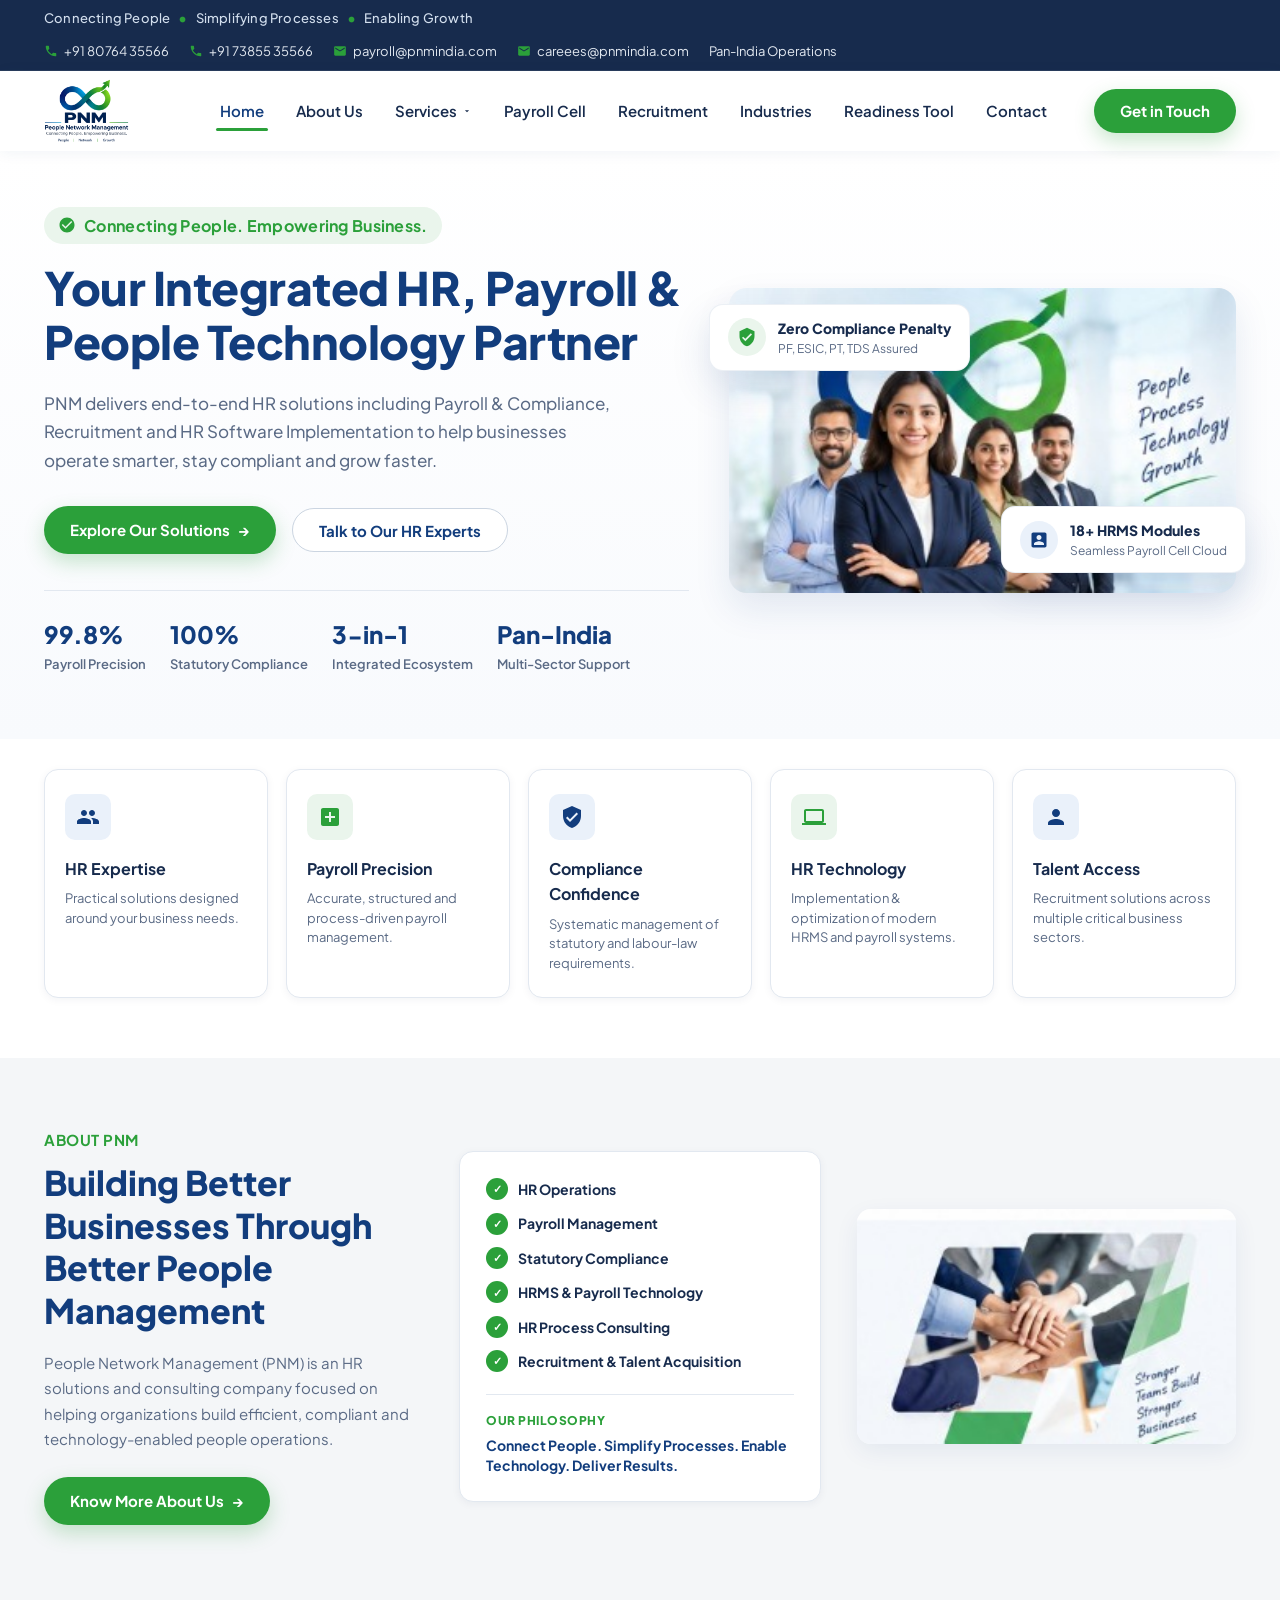
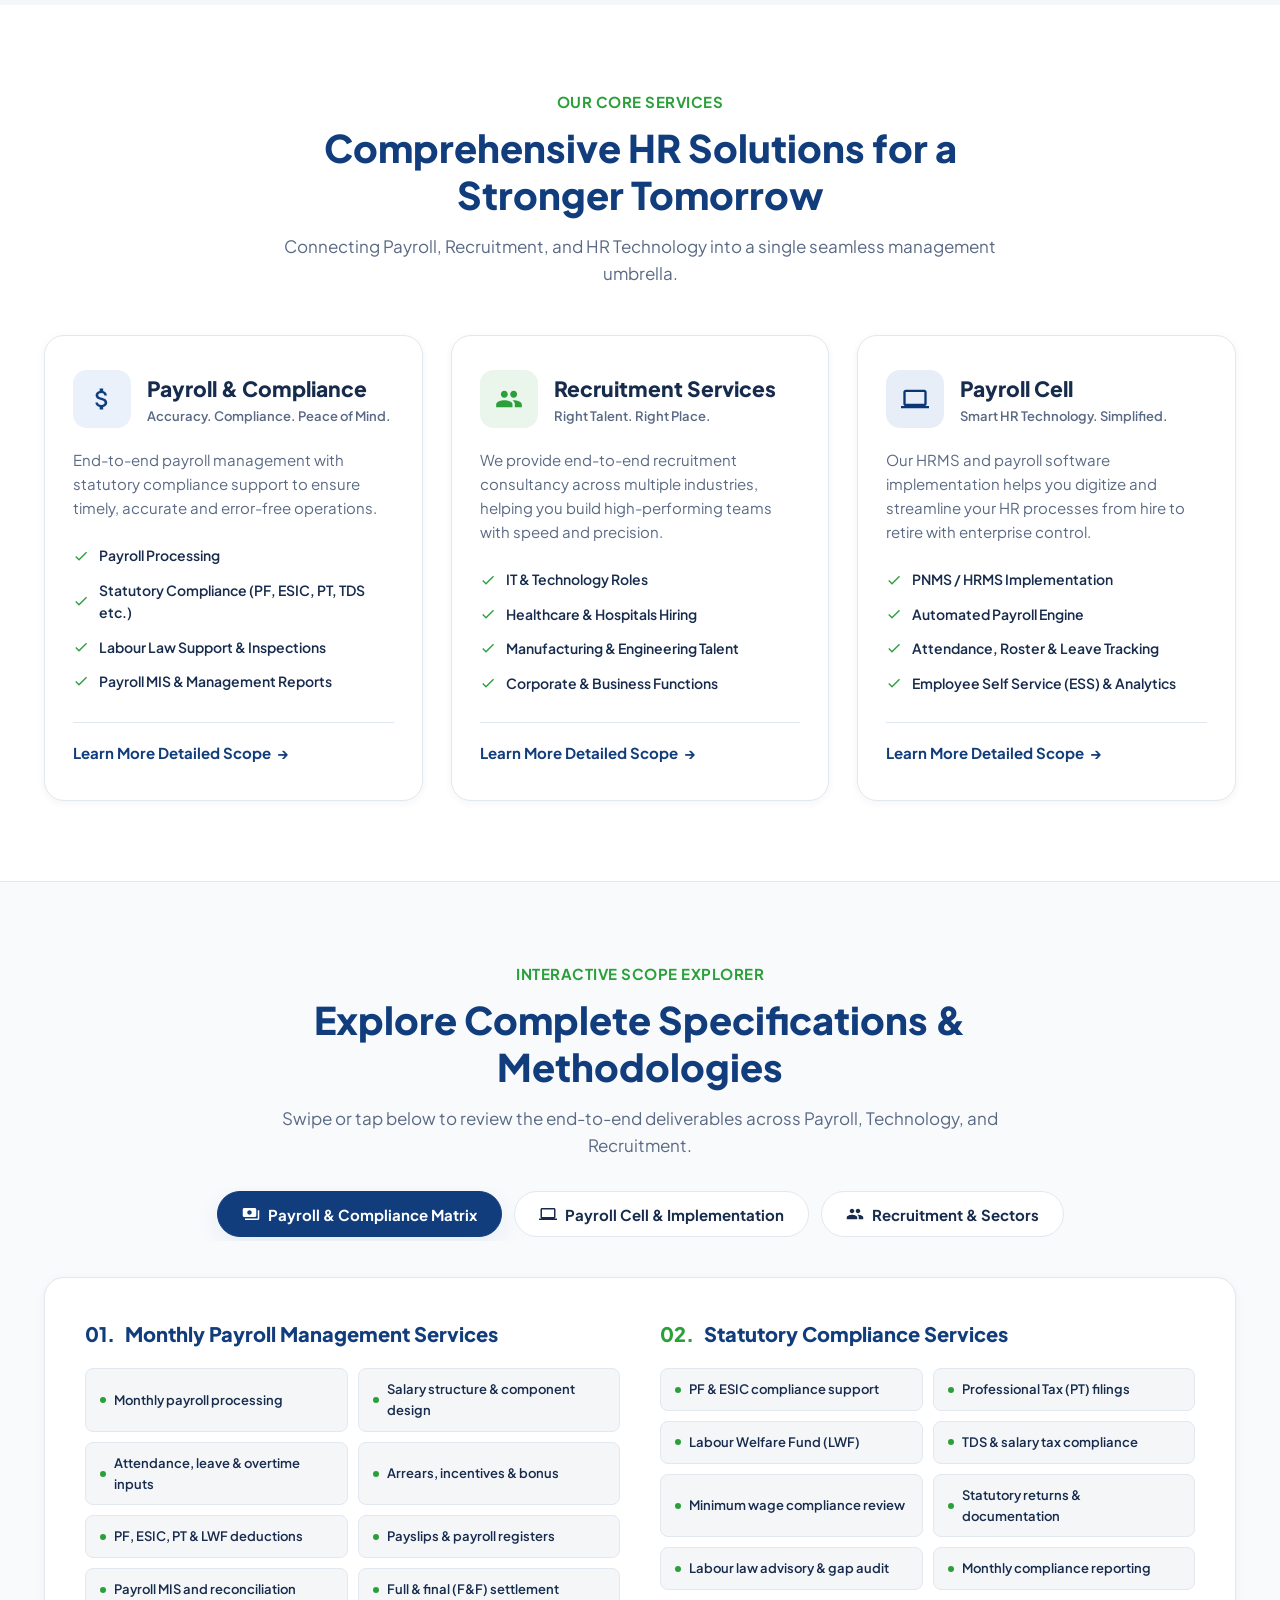
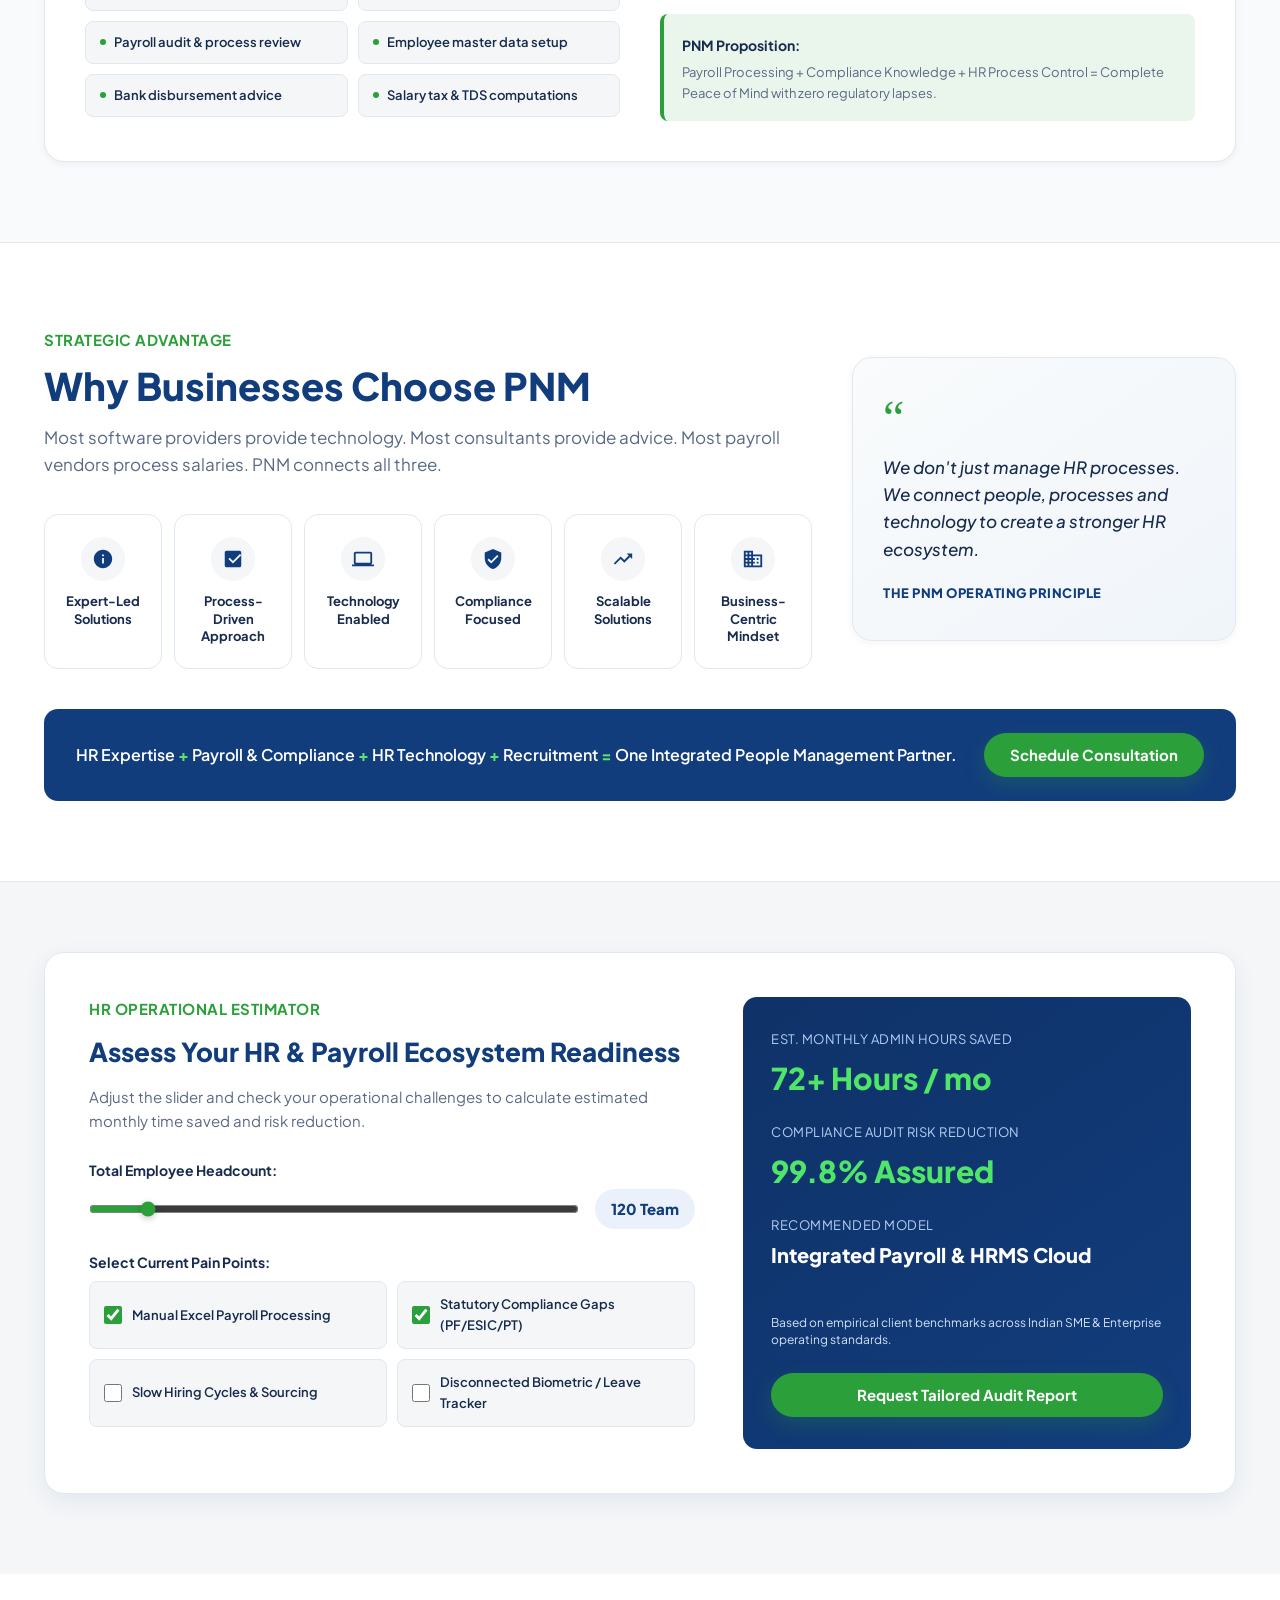
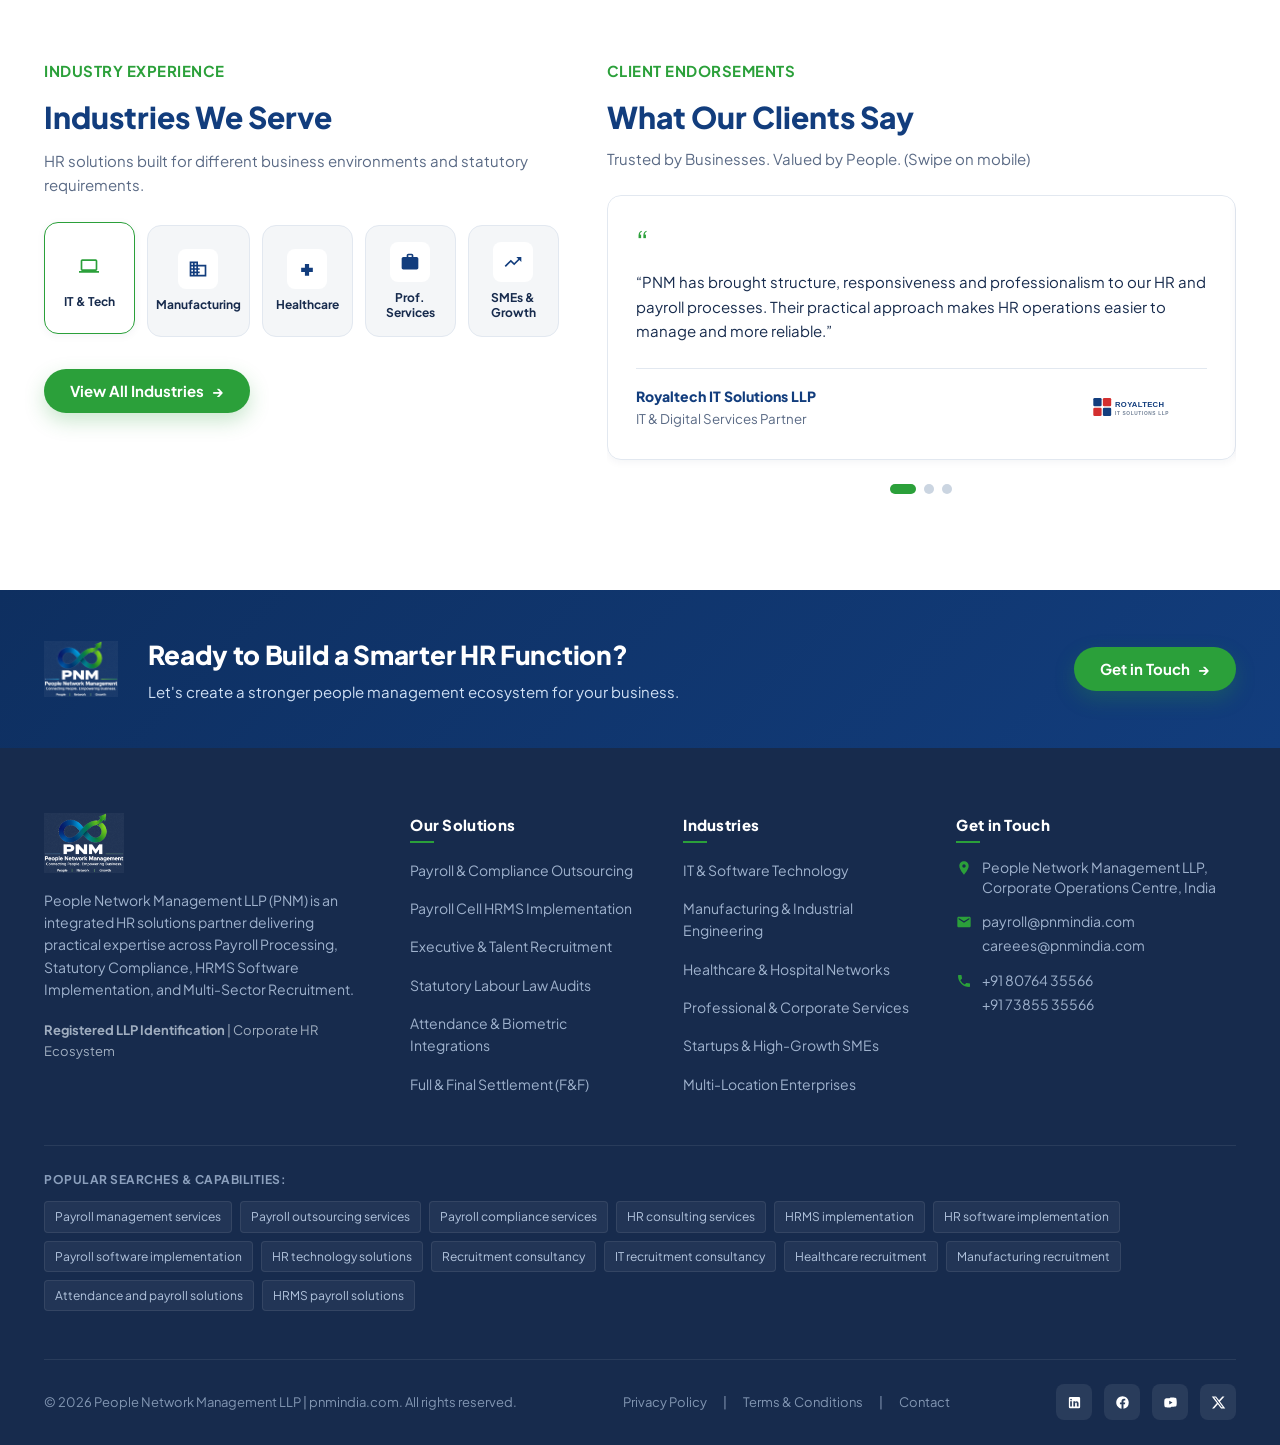
==== commit 5204e28c: "Update footer copyright year and website link" ====
--- a/index.html
+++ b/index.html
@@ -1408,7 +1408,7 @@
       <!-- Footer Bottom Legal Bar -->
       <div class="footer-bottom-bar">
         <div>
-          © 2025 People Network Management (PNM LLP). All rights reserved.
+          © 2026 People Network Management LLP | pnmindia.com. All rights reserved.
         </div>
         <div class="footer-legal-links">
           <a href="privacy-policy.html">Privacy Policy</a>
